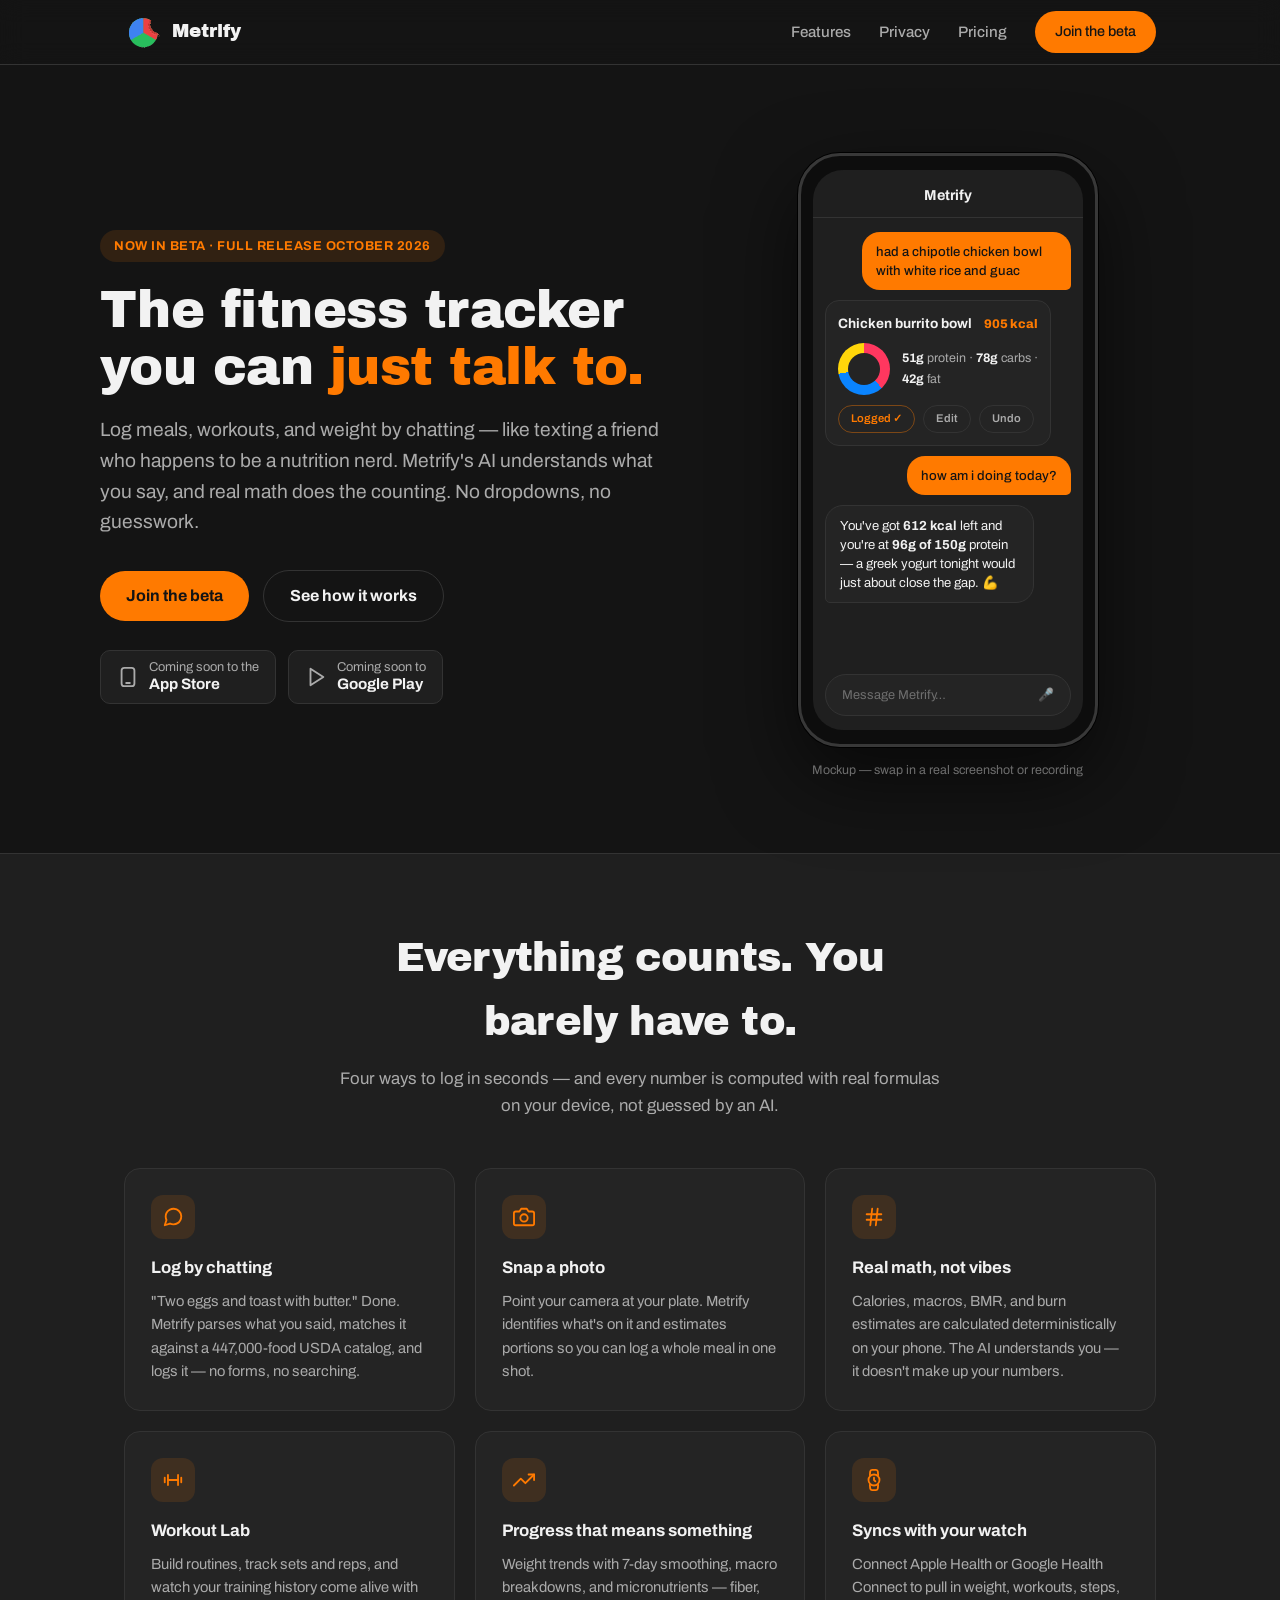
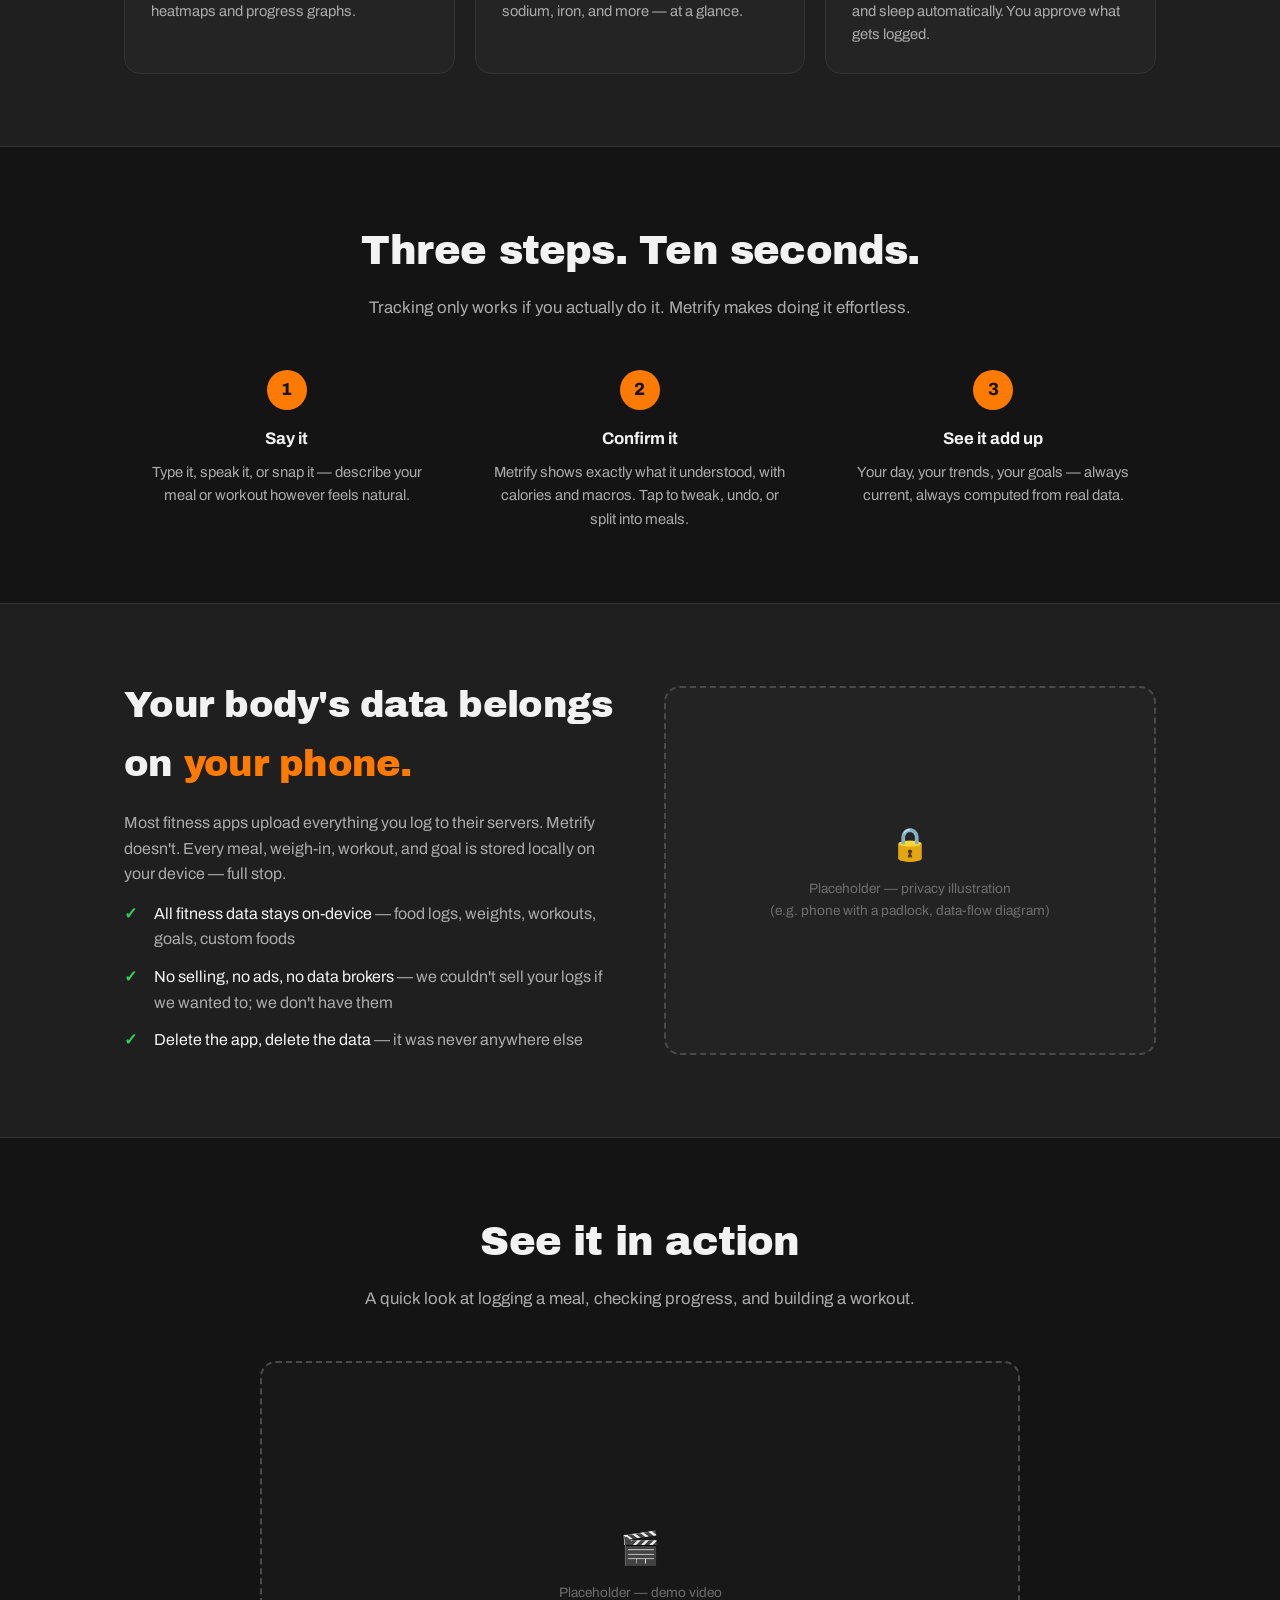
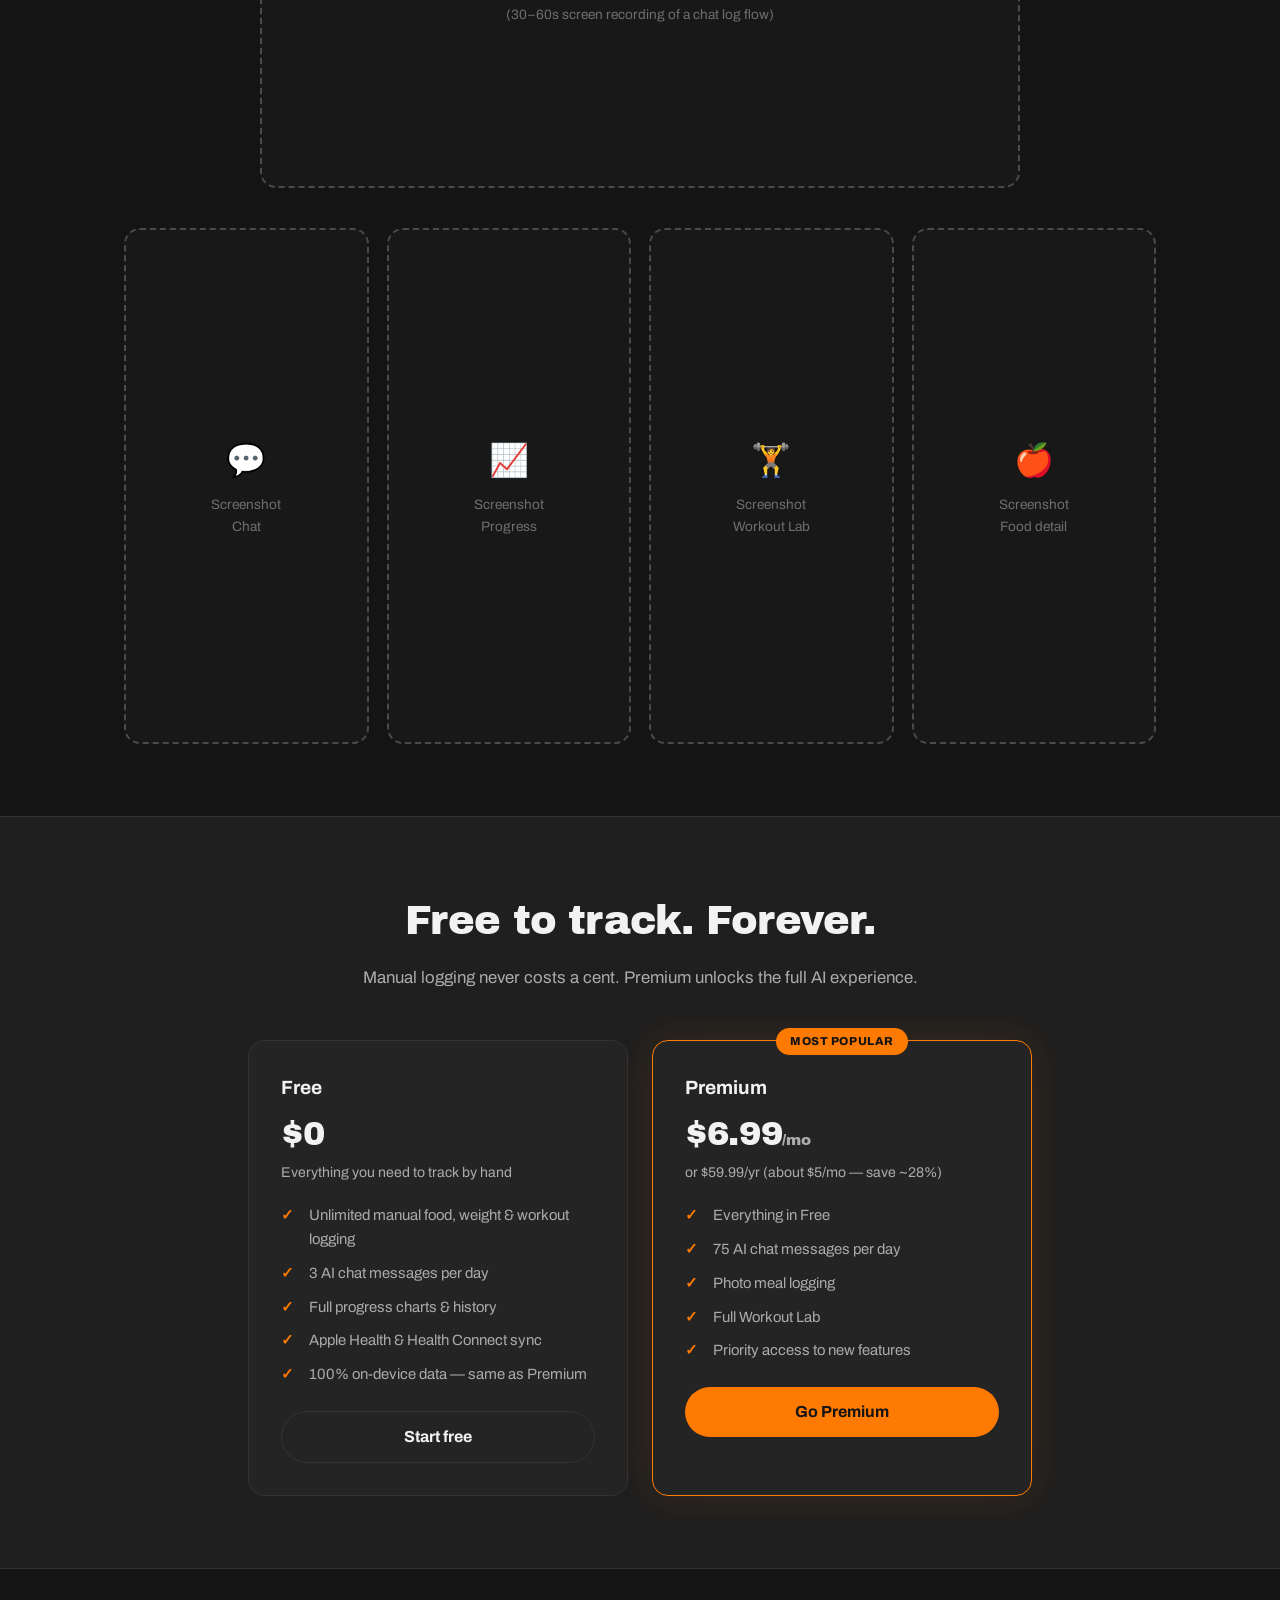
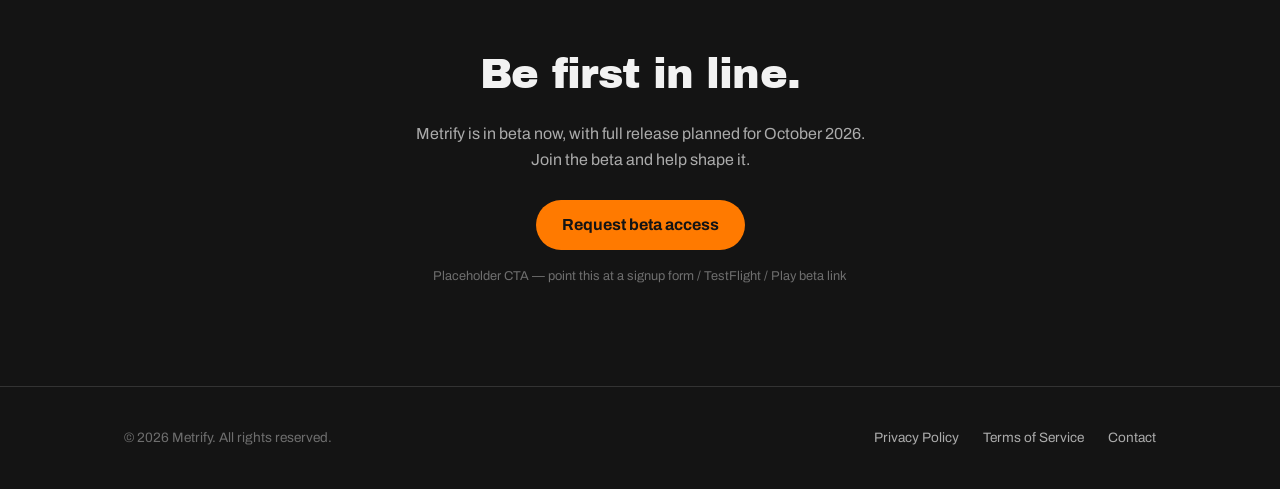
==== index.html @ 13d05136 "Add marketing website mockup (landing + privacy/terms pages) Static ad-style site for Metrify: landi" ====
<!DOCTYPE html>
<html lang="en">
<head>
<meta charset="UTF-8">
<meta name="viewport" content="width=device-width, initial-scale=1.0">
<title>Metrify — The fitness tracker you can just talk to</title>
<meta name="description" content="Log meals, workouts, and weight by chatting. Metrify's AI understands you, real math does the counting, and your data never leaves your phone.">
<link rel="icon" href="metrify_logo.svg" type="image/svg+xml">
<link rel="preconnect" href="https://fonts.googleapis.com">
<link rel="preconnect" href="https://fonts.gstatic.com" crossorigin>
<link href="https://fonts.googleapis.com/css2?family=Archivo:wght@400;500;600;700&family=Archivo+Black&display=swap" rel="stylesheet">
<style>
  :root {
    --brand:        #FF7A00;
    --brand-soft:   rgba(255, 122, 0, 0.12);
    --bg:           #141414;
    --bg-raised:    #1f1f1f;
    --bg-card:      #242424;
    --border:       #333333;
    --text:         #f2f2f2;
    --text-dim:     #ababab;
    --text-faint:   #6e6e6e;
    --green:        #30D158;
    --radius:       16px;
    --font-display: "Archivo Black", "Arial Black", "Segoe UI", sans-serif;
    --font-body:    "Archivo", "Segoe UI", Roboto, Helvetica, Arial, sans-serif;
  }

  * { margin: 0; padding: 0; box-sizing: border-box; }

  html { scroll-behavior: smooth; }

  body {
    font-family: var(--font-body);
    background: var(--bg);
    color: var(--text);
    line-height: 1.6;
    -webkit-font-smoothing: antialiased;
  }

  .wrap { max-width: 1080px; margin: 0 auto; padding: 0 24px; }

  a { color: var(--brand); text-decoration: none; }

  /* ============ Nav ============ */
  nav {
    position: sticky; top: 0; z-index: 50;
    background: rgba(20, 20, 20, 0.85);
    backdrop-filter: blur(12px);
    border-bottom: 1px solid var(--border);
  }
  .nav-inner {
    display: flex; align-items: center; justify-content: space-between;
    height: 64px;
  }
  .logo {
    display: flex; align-items: center; gap: 10px;
    font-family: var(--font-display); font-weight: 400;
    font-size: 1.15rem; color: var(--text);
  }
  .logo-mark { height: 34px; width: auto; display: block; }
  .nav-links { display: flex; gap: 28px; align-items: center; }
  .nav-links a { color: var(--text-dim); font-size: 0.95rem; font-weight: 500; }
  .nav-links a:hover { color: var(--text); }
  @media (max-width: 720px) { .nav-links a:not(.btn) { display: none; } }

  /* ============ Buttons ============ */
  .btn {
    display: inline-block; padding: 12px 26px; border-radius: 999px;
    font-weight: 700; font-size: 1rem; transition: transform .15s ease, box-shadow .15s ease;
  }
  .btn-primary {
    background: var(--brand); color: #141414 !important;
  }
  .btn-primary:hover { transform: translateY(-1px); background: #ff8c1f; }
  .btn-ghost {
    border: 1px solid var(--border); color: var(--text) !important;
  }
  .btn-ghost:hover { border-color: var(--text-faint); }
  .nav-links .btn { padding: 9px 20px; font-size: 0.9rem; }

  /* ============ Hero ============ */
  .hero {
    padding: 88px 0 72px;
    display: grid; grid-template-columns: 1.1fr 0.9fr; gap: 48px; align-items: center;
  }
  @media (max-width: 860px) { .hero { grid-template-columns: 1fr; padding-top: 56px; } }

  .badge {
    display: inline-block; padding: 6px 14px; border-radius: 999px;
    background: var(--brand-soft); color: var(--brand);
    font-size: 0.8rem; font-weight: 700; letter-spacing: 0.04em; text-transform: uppercase;
    margin-bottom: 20px;
  }
  h1, h2 {
    font-family: var(--font-display);
    font-weight: 400;
    letter-spacing: -0.01em;
  }
  h1 {
    font-size: clamp(2.1rem, 4.8vw, 3.2rem);
    line-height: 1.1;
    margin-bottom: 20px;
  }
  h1 .accent { color: var(--brand); }
  .hero p.lede {
    font-size: 1.2rem; color: var(--text-dim); max-width: 34em; margin-bottom: 32px;
  }
  .hero-ctas { display: flex; gap: 14px; flex-wrap: wrap; align-items: center; margin-bottom: 28px; }

  .store-badges { display: flex; gap: 12px; flex-wrap: wrap; }
  .store-badge {
    display: flex; align-items: center; gap: 10px;
    border: 1px solid var(--border); border-radius: 10px;
    padding: 8px 16px; color: var(--text-dim); font-size: 0.8rem; line-height: 1.3;
    background: var(--bg-raised);
  }
  .store-badge b { display: block; color: var(--text); font-size: 0.95rem; }
  .store-badge svg { width: 22px; height: 22px; color: var(--text-dim); flex-shrink: 0; }

  /* ============ Phone mockup ============ */
  .phone {
    width: 300px; margin: 0 auto;
    background: #0d0d0d; border: 3px solid #383838; border-radius: 42px;
    padding: 14px 12px; box-shadow: 0 30px 80px rgba(0,0,0,0.6), 0 0 0 1px #000;
  }
  .phone-screen {
    background: var(--bg-raised); border-radius: 30px; overflow: hidden;
    display: flex; flex-direction: column; height: 560px;
  }
  .phone-topbar {
    padding: 14px 16px 10px; border-bottom: 1px solid var(--border);
    font-weight: 700; font-size: 0.9rem; text-align: center; color: var(--text);
  }
  .chat { flex: 1; padding: 14px 12px; display: flex; flex-direction: column; gap: 10px; overflow: hidden; }
  .bubble {
    max-width: 85%; padding: 10px 14px; border-radius: 18px; font-size: 0.82rem; line-height: 1.45;
  }
  .bubble.user {
    align-self: flex-end; background: var(--brand); color: #141414; font-weight: 500;
    border-bottom-right-radius: 5px;
  }
  .bubble.bot {
    align-self: flex-start; background: var(--bg-card); color: var(--text);
    border: 1px solid var(--border); border-bottom-left-radius: 5px;
  }
  .food-card {
    align-self: flex-start; width: 92%;
    background: var(--bg-card); border: 1px solid var(--border); border-radius: 14px;
    padding: 12px; font-size: 0.78rem;
  }
  .food-card .fc-head { display: flex; justify-content: space-between; align-items: baseline; margin-bottom: 8px; }
  .food-card .fc-head b { font-size: 0.85rem; }
  .food-card .kcal { color: var(--brand); font-weight: 800; }
  .fc-row { display: flex; align-items: center; gap: 12px; }
  .donut {
    width: 52px; height: 52px; border-radius: 50%; flex-shrink: 0;
    background: conic-gradient(#FF375F 0 38%, #0A84FF 38% 72%, #FFD60A 72% 100%);
    display: grid; place-items: center;
  }
  .donut::after { content: ""; width: 32px; height: 32px; border-radius: 50%; background: var(--bg-card); }
  .macros { color: var(--text-dim); line-height: 1.7; }
  .macros b { color: var(--text); }
  .fc-actions { display: flex; gap: 8px; margin-top: 10px; }
  .chip {
    font-size: 0.7rem; font-weight: 600; padding: 4px 12px; border-radius: 999px;
    border: 1px solid var(--border); color: var(--text-dim);
  }
  .chip.primary { color: var(--brand); border-color: rgba(255,122,0,0.4); }
  .phone-input {
    margin: 10px 12px 14px; padding: 10px 16px; border-radius: 999px;
    background: var(--bg-card); border: 1px solid var(--border);
    color: var(--text-faint); font-size: 0.8rem;
    display: flex; justify-content: space-between; align-items: center;
  }
  .phone-note {
    text-align: center; margin-top: 14px; font-size: 0.78rem; color: var(--text-faint);
  }

  /* ============ Sections ============ */
  section { padding: 72px 0; }
  section.alt { background: var(--bg-raised); border-top: 1px solid var(--border); border-bottom: 1px solid var(--border); }
  .section-head { text-align: center; max-width: 620px; margin: 0 auto 48px; }
  .section-head h2 { font-size: clamp(1.8rem, 4vw, 2.5rem); letter-spacing: -0.02em; margin-bottom: 12px; }
  .section-head p { color: var(--text-dim); font-size: 1.05rem; }

  .feature-grid {
    display: grid; grid-template-columns: repeat(3, 1fr); gap: 20px;
  }
  @media (max-width: 860px) { .feature-grid { grid-template-columns: repeat(2, 1fr); } }
  @media (max-width: 560px) { .feature-grid { grid-template-columns: 1fr; } }
  .feature {
    background: var(--bg-card); border: 1px solid var(--border); border-radius: var(--radius);
    padding: 26px;
  }
  .feature .icon {
    width: 44px; height: 44px; border-radius: 12px; background: var(--brand-soft);
    display: grid; place-items: center; margin-bottom: 16px; color: var(--brand);
  }
  .feature .icon svg { width: 22px; height: 22px; }
  .feature h3 { font-size: 1.05rem; margin-bottom: 8px; }
  .feature p { color: var(--text-dim); font-size: 0.92rem; }

  /* ============ How it works ============ */
  .steps { display: grid; grid-template-columns: repeat(3, 1fr); gap: 28px; }
  @media (max-width: 720px) { .steps { grid-template-columns: 1fr; } }
  .step { text-align: center; padding: 0 12px; }
  .step .num {
    width: 40px; height: 40px; border-radius: 50%; margin: 0 auto 16px;
    background: var(--brand); color: #141414; font-weight: 800;
    display: grid; place-items: center; font-size: 1.1rem;
  }
  .step h3 { margin-bottom: 8px; font-size: 1.05rem; }
  .step p { color: var(--text-dim); font-size: 0.92rem; }

  /* ============ Privacy ============ */
  .privacy-band {
    display: grid; grid-template-columns: 1fr 1fr; gap: 48px; align-items: center;
  }
  @media (max-width: 820px) { .privacy-band { grid-template-columns: 1fr; } }
  .privacy-band h2 { font-size: clamp(1.7rem, 3.5vw, 2.3rem); letter-spacing: -0.02em; margin-bottom: 16px; }
  .privacy-band p { color: var(--text-dim); margin-bottom: 14px; }
  .check-list { list-style: none; margin-top: 8px; }
  .check-list li {
    padding-left: 30px; position: relative; margin-bottom: 12px; color: var(--text);
  }
  .check-list li::before {
    content: "✓"; position: absolute; left: 0; color: var(--green); font-weight: 800;
  }
  .check-list li span { color: var(--text-dim); }

  /* ============ Placeholders ============ */
  .placeholder {
    border: 2px dashed #4a4a4a; border-radius: var(--radius);
    background: rgba(255,255,255,0.02);
    display: grid; place-items: center; text-align: center;
    color: var(--text-faint); font-size: 0.85rem; padding: 16px;
  }
  .placeholder .ph-icon { font-size: 2rem; display: block; margin-bottom: 8px; }
  .shots { display: grid; grid-template-columns: repeat(4, 1fr); gap: 18px; }
  @media (max-width: 860px) { .shots { grid-template-columns: repeat(2, 1fr); } }
  .shots .placeholder { aspect-ratio: 9 / 19; }
  .video-ph { aspect-ratio: 16 / 9; max-width: 760px; margin: 0 auto; }

  /* ============ Pricing ============ */
  .plans {
    display: grid; grid-template-columns: repeat(2, minmax(0, 380px)); gap: 24px; justify-content: center;
  }
  @media (max-width: 720px) { .plans { grid-template-columns: 1fr; } }
  .plan {
    background: var(--bg-card); border: 1px solid var(--border); border-radius: var(--radius);
    padding: 32px; position: relative;
  }
  .plan.featured { border-color: var(--brand); box-shadow: 0 0 40px rgba(255,122,0,0.12); }
  .plan .tag {
    position: absolute; top: -13px; left: 50%; transform: translateX(-50%);
    background: var(--brand); color: #141414; font-size: 0.72rem; font-weight: 800;
    padding: 4px 14px; border-radius: 999px; letter-spacing: 0.05em; text-transform: uppercase;
  }
  .plan h3 { font-size: 1.2rem; margin-bottom: 4px; }
  .plan .price { font-family: var(--font-display); font-weight: 400; font-size: 2.1rem; letter-spacing: -0.01em; }
  .plan .price small { font-size: 0.95rem; color: var(--text-dim); font-weight: 500; }
  .plan .sub { color: var(--text-dim); font-size: 0.88rem; margin-bottom: 20px; }
  .plan ul { list-style: none; margin-bottom: 24px; }
  .plan li { padding-left: 28px; position: relative; margin-bottom: 10px; font-size: 0.93rem; color: var(--text-dim); }
  .plan li::before { content: "✓"; position: absolute; left: 0; color: var(--brand); font-weight: 800; }
  .plan .btn { width: 100%; text-align: center; }

  /* ============ CTA band ============ */
  .cta-band { text-align: center; }
  .cta-band h2 { font-size: clamp(1.9rem, 4vw, 2.6rem); letter-spacing: -0.02em; margin-bottom: 14px; }
  .cta-band p { color: var(--text-dim); margin-bottom: 28px; }

  /* ============ Footer ============ */
  footer {
    border-top: 1px solid var(--border); padding: 40px 0; color: var(--text-faint); font-size: 0.85rem;
  }
  .footer-inner { display: flex; justify-content: space-between; gap: 20px; flex-wrap: wrap; align-items: center; }
  .footer-links { display: flex; gap: 24px; }
  .footer-links a { color: var(--text-dim); }
</style>
</head>
<body>

<nav>
  <div class="wrap nav-inner">
    <div class="logo"><img class="logo-mark" src="metrify_logo.svg" alt="Metrify logo">Metrify</div>
    <div class="nav-links">
      <a href="#features">Features</a>
      <a href="#privacy">Privacy</a>
      <a href="#pricing">Pricing</a>
      <a href="#beta" class="btn btn-primary">Join the beta</a>
    </div>
  </div>
</nav>

<header class="hero wrap">
  <div>
    <span class="badge">Now in beta &middot; Full release October 2026</span>
    <h1>The fitness tracker you can <span class="accent">just talk to.</span></h1>
    <p class="lede">
      Log meals, workouts, and weight by chatting — like texting a friend who
      happens to be a nutrition nerd. Metrify's AI understands what you say,
      and real math does the counting. No dropdowns, no guesswork.
    </p>
    <div class="hero-ctas">
      <a href="#beta" class="btn btn-primary">Join the beta</a>
      <a href="#features" class="btn btn-ghost">See how it works</a>
    </div>
    <div class="store-badges">
      <div class="store-badge"><svg viewBox="0 0 24 24" fill="none" stroke="currentColor" stroke-width="2" stroke-linecap="round" stroke-linejoin="round" aria-hidden="true"><rect x="5" y="2" width="14" height="20" rx="3"/><line x1="10" y1="18.5" x2="14" y2="18.5"/></svg><span>Coming soon to the<br><b>App Store</b></span></div>
      <div class="store-badge"><svg viewBox="0 0 24 24" fill="none" stroke="currentColor" stroke-width="2" stroke-linecap="round" stroke-linejoin="round" aria-hidden="true"><polygon points="6 3 20 12 6 21 6 3"/></svg><span>Coming soon to<br><b>Google Play</b></span></div>
    </div>
  </div>

  <div>
    <!-- PLACEHOLDER: replace this CSS mockup with a real app screenshot or screen recording -->
    <div class="phone">
      <div class="phone-screen">
        <div class="phone-topbar">Metrify</div>
        <div class="chat">
          <div class="bubble user">had a chipotle chicken bowl with white rice and guac</div>
          <div class="food-card">
            <div class="fc-head"><b>Chicken burrito bowl</b><span class="kcal">905 kcal</span></div>
            <div class="fc-row">
              <div class="donut"></div>
              <div class="macros"><b>51g</b> protein &middot; <b>78g</b> carbs &middot; <b>42g</b> fat</div>
            </div>
            <div class="fc-actions"><span class="chip primary">Logged ✓</span><span class="chip">Edit</span><span class="chip">Undo</span></div>
          </div>
          <div class="bubble user">how am i doing today?</div>
          <div class="bubble bot">You've got <b>612 kcal</b> left and you're at <b>96g of 150g</b> protein — a greek yogurt tonight would just about close the gap. 💪</div>
        </div>
        <div class="phone-input"><span>Message Metrify…</span><span>🎤</span></div>
      </div>
    </div>
    <p class="phone-note">Mockup — swap in a real screenshot or recording</p>
  </div>
</header>

<section class="alt" id="features">
  <div class="wrap">
    <div class="section-head">
      <h2>Everything counts. You barely have to.</h2>
      <p>Four ways to log in seconds — and every number is computed with real formulas on your device, not guessed by an AI.</p>
    </div>
    <div class="feature-grid">
      <div class="feature">
        <div class="icon"><svg viewBox="0 0 24 24" fill="none" stroke="currentColor" stroke-width="2" stroke-linecap="round" stroke-linejoin="round" aria-hidden="true"><path d="M21 11.5a8.38 8.38 0 0 1-.9 3.8 8.5 8.5 0 0 1-7.6 4.7 8.38 8.38 0 0 1-3.8-.9L3 21l1.9-5.7a8.38 8.38 0 0 1-.9-3.8 8.5 8.5 0 0 1 4.7-7.6 8.38 8.38 0 0 1 3.8-.9h.5a8.48 8.48 0 0 1 8 8v.5z"/></svg></div>
        <h3>Log by chatting</h3>
        <p>"Two eggs and toast with butter." Done. Metrify parses what you said, matches it against a 447,000-food USDA catalog, and logs it — no forms, no searching.</p>
      </div>
      <div class="feature">
        <div class="icon"><svg viewBox="0 0 24 24" fill="none" stroke="currentColor" stroke-width="2" stroke-linecap="round" stroke-linejoin="round" aria-hidden="true"><path d="M23 19a2 2 0 0 1-2 2H3a2 2 0 0 1-2-2V8a2 2 0 0 1 2-2h4l2-3h6l2 3h4a2 2 0 0 1 2 2z"/><circle cx="12" cy="13" r="4"/></svg></div>
        <h3>Snap a photo</h3>
        <p>Point your camera at your plate. Metrify identifies what's on it and estimates portions so you can log a whole meal in one shot.</p>
      </div>
      <div class="feature">
        <div class="icon"><svg viewBox="0 0 24 24" fill="none" stroke="currentColor" stroke-width="2" stroke-linecap="round" stroke-linejoin="round" aria-hidden="true"><line x1="4" y1="9" x2="20" y2="9"/><line x1="4" y1="15" x2="20" y2="15"/><line x1="10" y1="3" x2="8" y2="21"/><line x1="16" y1="3" x2="14" y2="21"/></svg></div>
        <h3>Real math, not vibes</h3>
        <p>Calories, macros, BMR, and burn estimates are calculated deterministically on your phone. The AI understands you — it doesn't make up your numbers.</p>
      </div>
      <div class="feature">
        <div class="icon"><svg viewBox="0 0 24 24" fill="none" stroke="currentColor" stroke-width="2" stroke-linecap="round" stroke-linejoin="round" aria-hidden="true"><path d="M6.5 6.5v11"/><path d="M17.5 6.5v11"/><path d="M3 9.5v5"/><path d="M21 9.5v5"/><path d="M6.5 12h11"/></svg></div>
        <h3>Workout Lab</h3>
        <p>Build routines, track sets and reps, and watch your training history come alive with heatmaps and progress graphs.</p>
      </div>
      <div class="feature">
        <div class="icon"><svg viewBox="0 0 24 24" fill="none" stroke="currentColor" stroke-width="2" stroke-linecap="round" stroke-linejoin="round" aria-hidden="true"><polyline points="23 6 13.5 15.5 8.5 10.5 1 18"/><polyline points="17 6 23 6 23 12"/></svg></div>
        <h3>Progress that means something</h3>
        <p>Weight trends with 7-day smoothing, macro breakdowns, and micronutrients — fiber, sodium, iron, and more — at a glance.</p>
      </div>
      <div class="feature">
        <div class="icon"><svg viewBox="0 0 24 24" fill="none" stroke="currentColor" stroke-width="2" stroke-linecap="round" stroke-linejoin="round" aria-hidden="true"><circle cx="12" cy="12" r="6"/><polyline points="12 9.5 12 12 13.5 13.5"/><path d="M16.51 17.35l-.35 3.83a2 2 0 0 1-2 1.82H9.83a2 2 0 0 1-2-1.82l-.35-3.83m.01-10.7l.35-3.83A2 2 0 0 1 9.83 1h4.35a2 2 0 0 1 2 1.82l.35 3.83"/></svg></div>
        <h3>Syncs with your watch</h3>
        <p>Connect Apple Health or Google Health Connect to pull in weight, workouts, steps, and sleep automatically. You approve what gets logged.</p>
      </div>
    </div>
  </div>
</section>

<section>
  <div class="wrap">
    <div class="section-head">
      <h2>Three steps. Ten seconds.</h2>
      <p>Tracking only works if you actually do it. Metrify makes doing it effortless.</p>
    </div>
    <div class="steps">
      <div class="step">
        <div class="num">1</div>
        <h3>Say it</h3>
        <p>Type it, speak it, or snap it — describe your meal or workout however feels natural.</p>
      </div>
      <div class="step">
        <div class="num">2</div>
        <h3>Confirm it</h3>
        <p>Metrify shows exactly what it understood, with calories and macros. Tap to tweak, undo, or split into meals.</p>
      </div>
      <div class="step">
        <div class="num">3</div>
        <h3>See it add up</h3>
        <p>Your day, your trends, your goals — always current, always computed from real data.</p>
      </div>
    </div>
  </div>
</section>

<section class="alt" id="privacy">
  <div class="wrap privacy-band">
    <div>
      <h2>Your body's data belongs on <span style="color: var(--brand)">your phone.</span></h2>
      <p>
        Most fitness apps upload everything you log to their servers. Metrify doesn't.
        Every meal, weigh-in, workout, and goal is stored locally on your device — full stop.
      </p>
      <ul class="check-list">
        <li>All fitness data stays on-device <span>— food logs, weights, workouts, goals, custom foods</span></li>
        <li>No selling, no ads, no data brokers <span>— we couldn't sell your logs if we wanted to; we don't have them</span></li>
        <li>Delete the app, delete the data <span>— it was never anywhere else</span></li>
      </ul>
    </div>
    <div class="placeholder" style="aspect-ratio: 4 / 3;">
      <div><span class="ph-icon">🔒</span>Placeholder — privacy illustration<br>(e.g. phone with a padlock, data-flow diagram)</div>
    </div>
  </div>
</section>

<section>
  <div class="wrap">
    <div class="section-head">
      <h2>See it in action</h2>
      <p>A quick look at logging a meal, checking progress, and building a workout.</p>
    </div>
    <div class="placeholder video-ph" style="margin-bottom: 40px;">
      <div><span class="ph-icon">🎬</span>Placeholder — demo video<br>(30–60s screen recording of a chat log flow)</div>
    </div>
    <div class="shots">
      <div class="placeholder"><div><span class="ph-icon">💬</span>Screenshot<br>Chat</div></div>
      <div class="placeholder"><div><span class="ph-icon">📈</span>Screenshot<br>Progress</div></div>
      <div class="placeholder"><div><span class="ph-icon">🏋️</span>Screenshot<br>Workout Lab</div></div>
      <div class="placeholder"><div><span class="ph-icon">🍎</span>Screenshot<br>Food detail</div></div>
    </div>
  </div>
</section>

<section class="alt" id="pricing">
  <div class="wrap">
    <div class="section-head">
      <h2>Free to track. Forever.</h2>
      <p>Manual logging never costs a cent. Premium unlocks the full AI experience.</p>
    </div>
    <div class="plans">
      <div class="plan">
        <h3>Free</h3>
        <div class="price">$0</div>
        <p class="sub">Everything you need to track by hand</p>
        <ul>
          <li>Unlimited manual food, weight &amp; workout logging</li>
          <li>3 AI chat messages per day</li>
          <li>Full progress charts &amp; history</li>
          <li>Apple Health &amp; Health Connect sync</li>
          <li>100% on-device data — same as Premium</li>
        </ul>
        <a href="#beta" class="btn btn-ghost">Start free</a>
      </div>
      <div class="plan featured">
        <span class="tag">Most popular</span>
        <h3>Premium</h3>
        <div class="price">$6.99<small>/mo</small></div>
        <p class="sub">or $59.99/yr (about $5/mo — save ~28%)</p>
        <ul>
          <li>Everything in Free</li>
          <li>75 AI chat messages per day</li>
          <li>Photo meal logging</li>
          <li>Full Workout Lab</li>
          <li>Priority access to new features</li>
        </ul>
        <a href="#beta" class="btn btn-primary">Go Premium</a>
      </div>
    </div>
  </div>
</section>

<section class="cta-band" id="beta">
  <div class="wrap">
    <h2>Be first in line.</h2>
    <p>Metrify is in beta now, with full release planned for October 2026.<br>Join the beta and help shape it.</p>
    <a href="mailto:support@metrify.fit?subject=Beta%20access" class="btn btn-primary">Request beta access</a>
    <p style="margin-top: 16px; font-size: 0.8rem; color: var(--text-faint);">Placeholder CTA — point this at a signup form / TestFlight / Play beta link</p>
  </div>
</section>

<footer>
  <div class="wrap footer-inner">
    <div>© 2026 Metrify. All rights reserved.</div>
    <div class="footer-links">
      <a href="privacy.html">Privacy Policy</a>
      <a href="terms.html">Terms of Service</a>
      <a href="mailto:support@metrify.fit">Contact</a>
    </div>
  </div>
</footer>

</body>
</html>
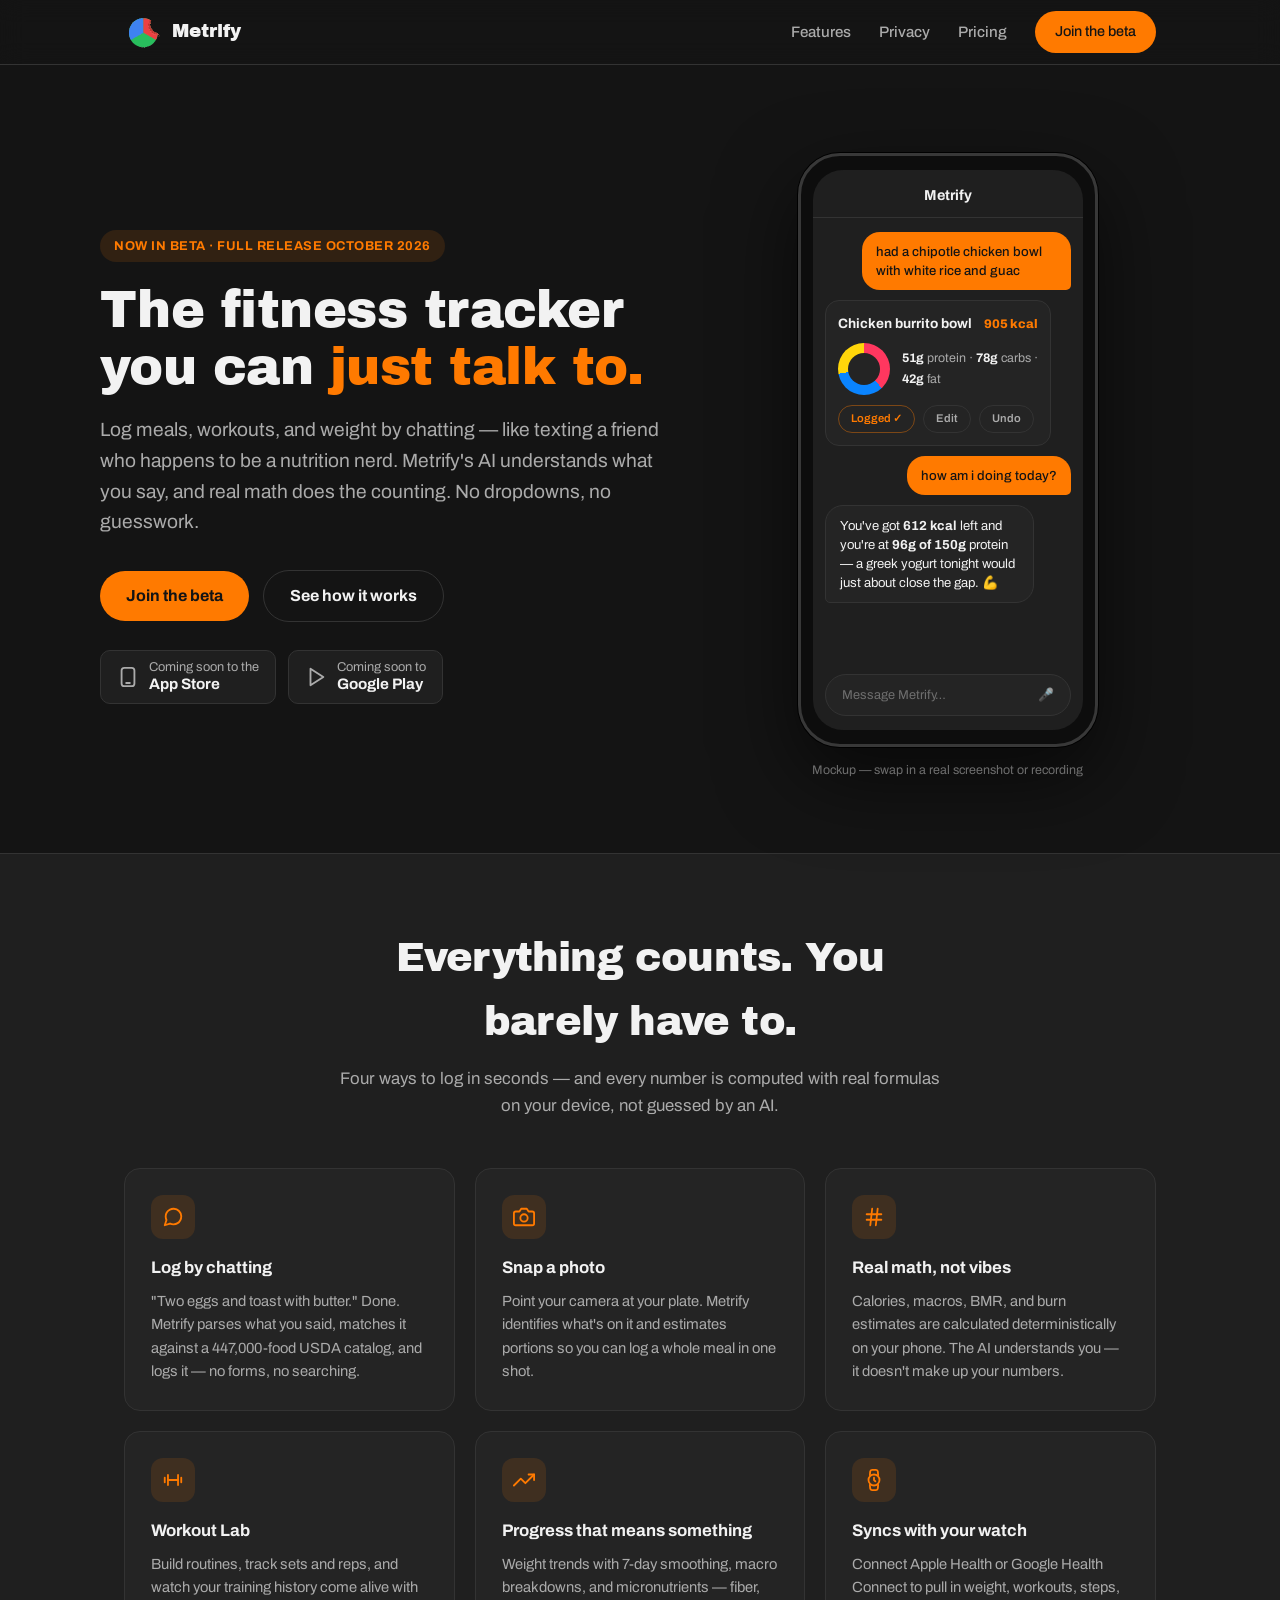
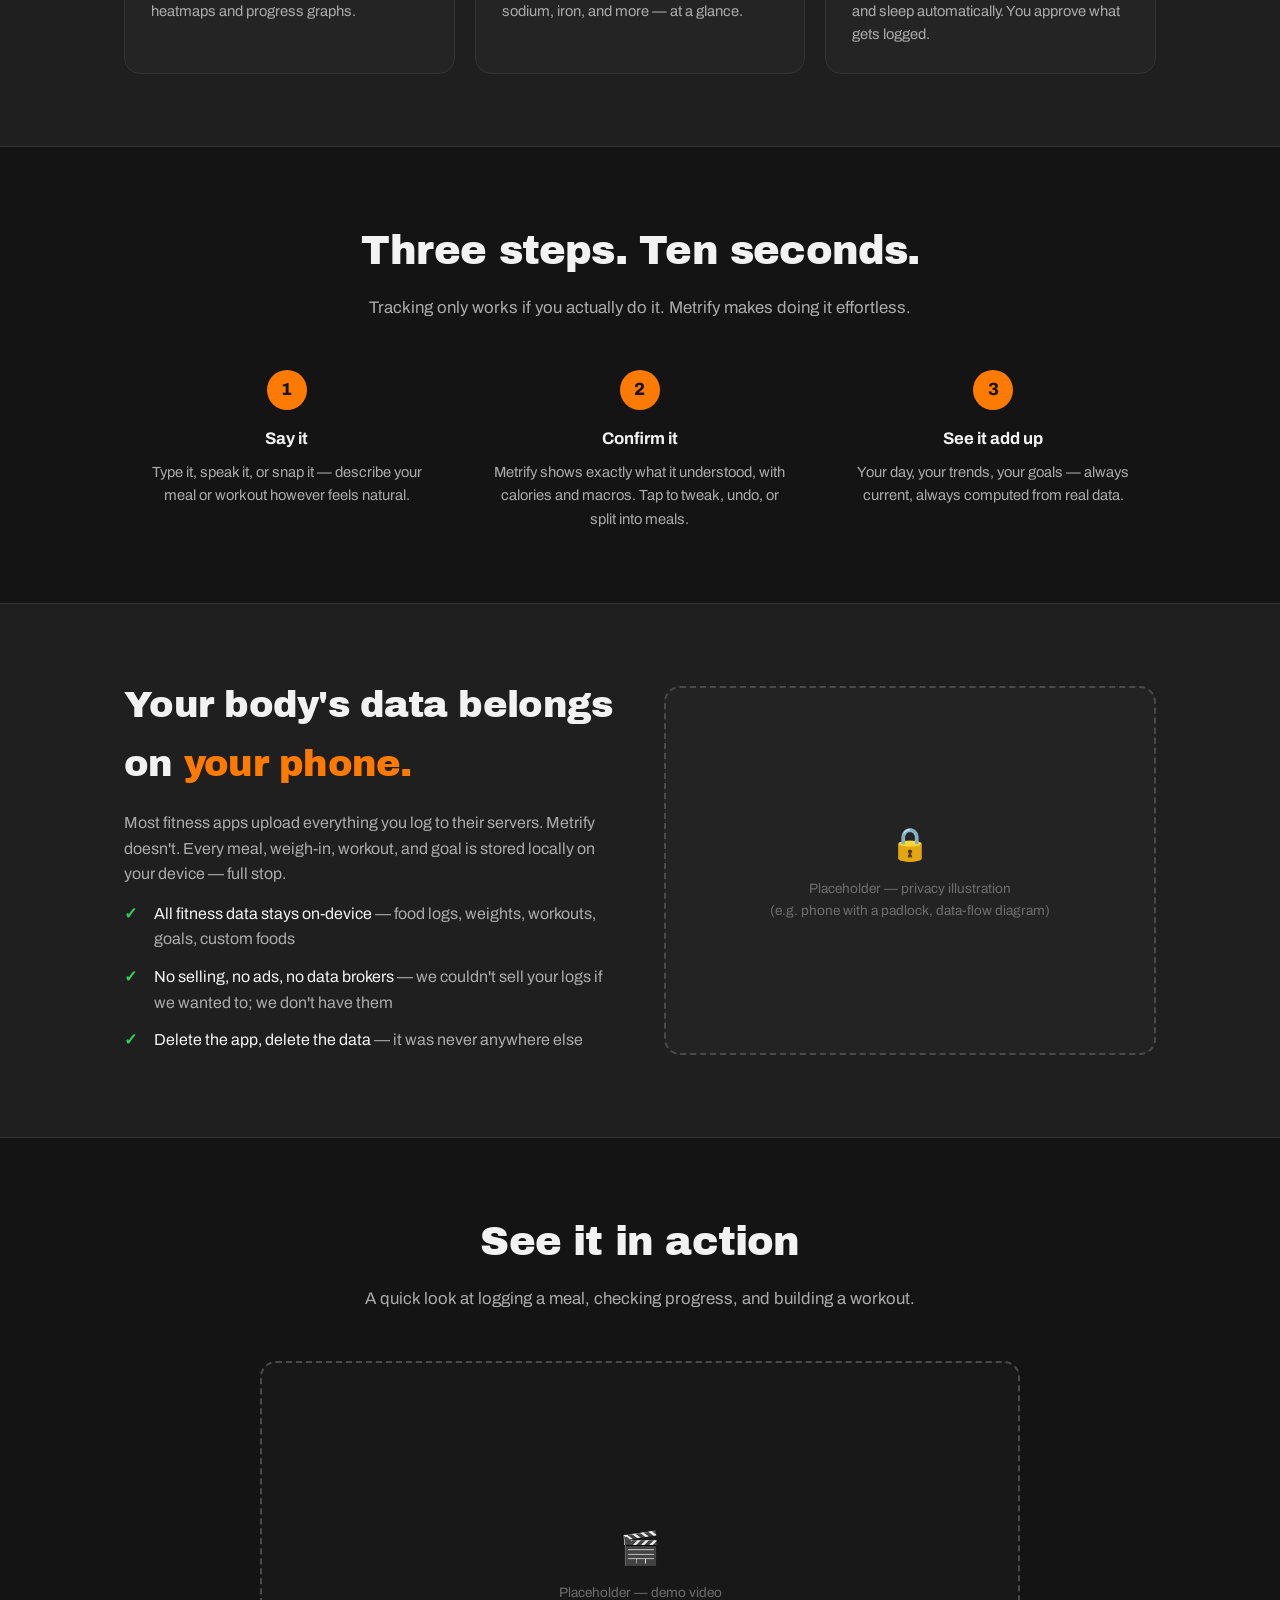
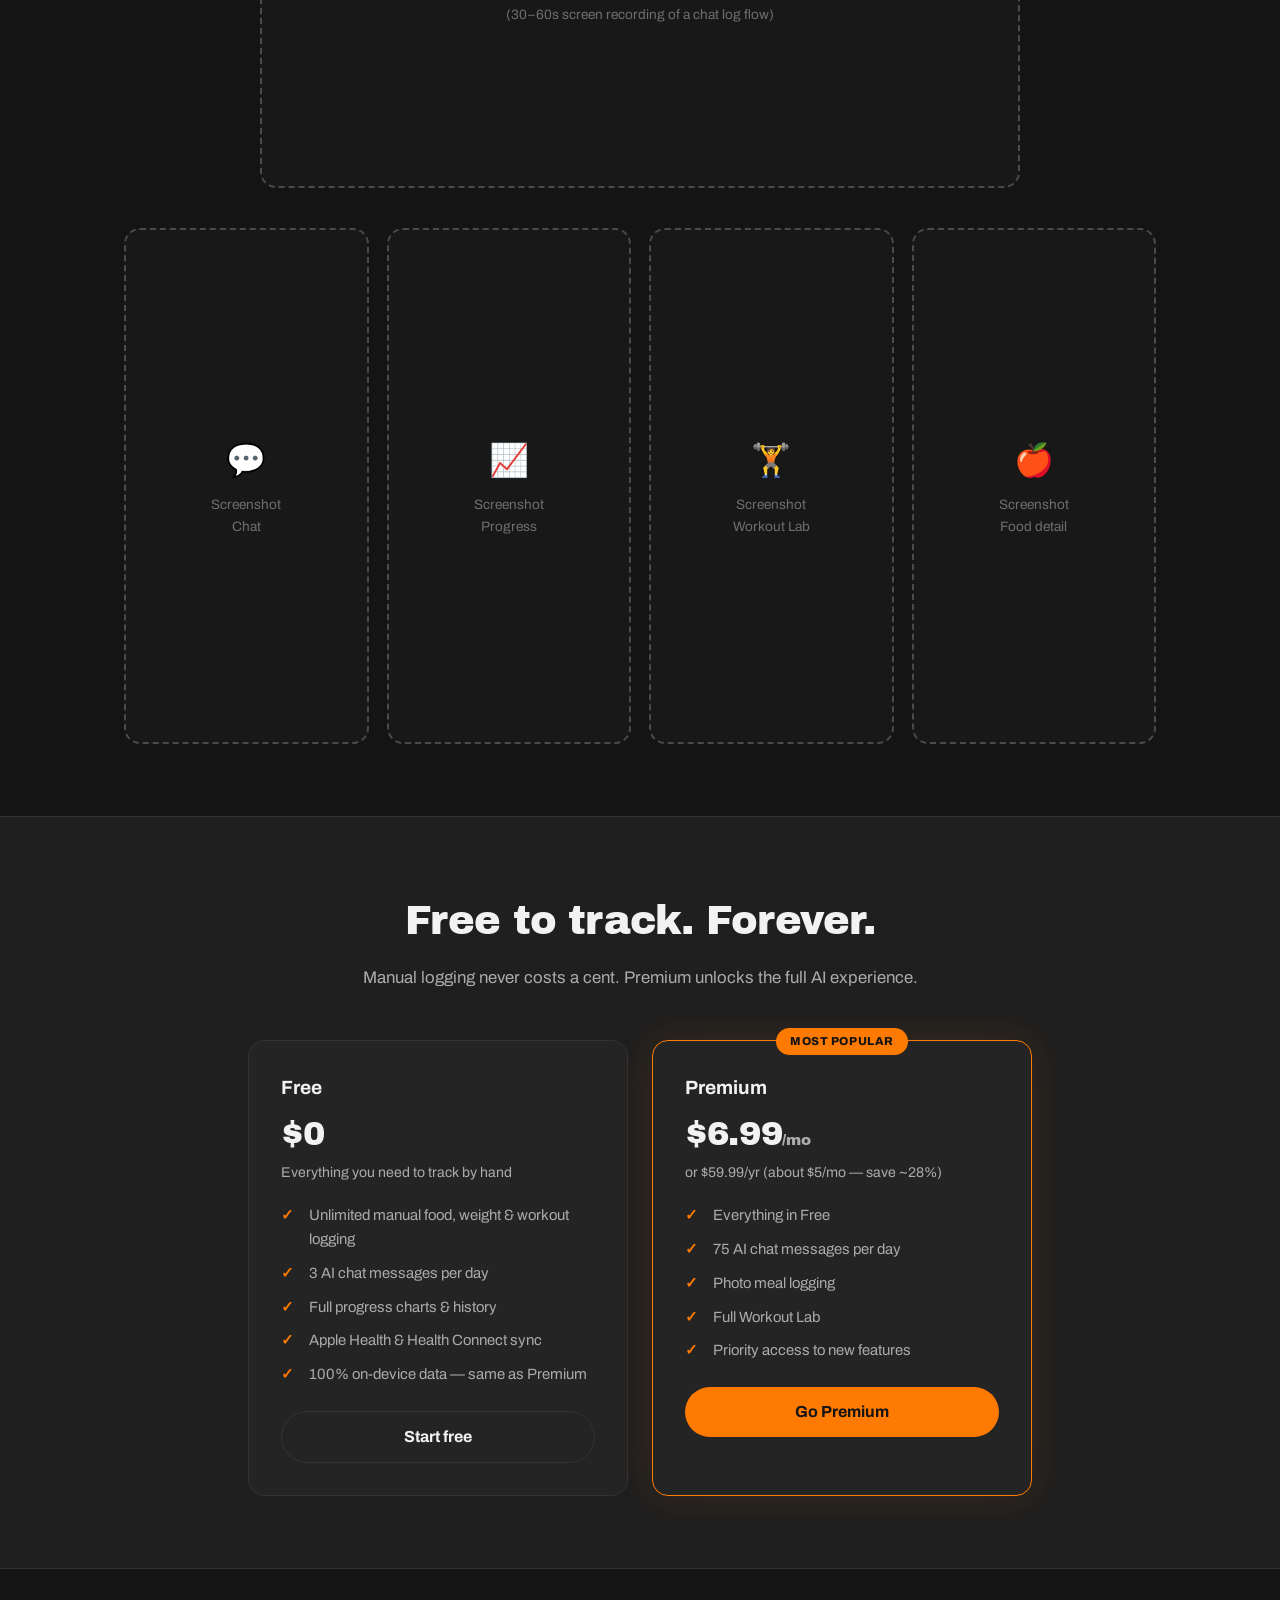
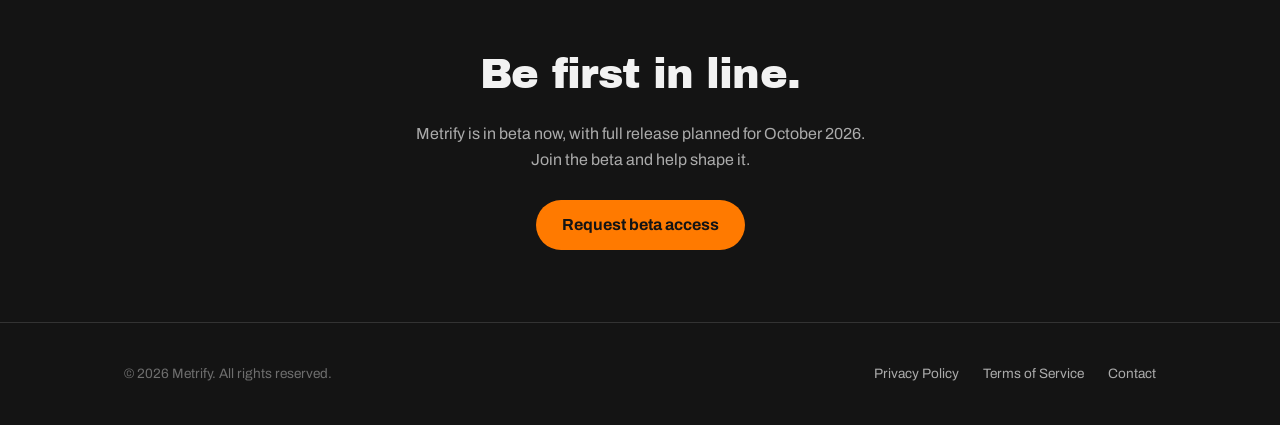
==== commit acc12a21: "Wire beta CTAs to the beta signup Google Form Co-Authored-By: Claude Fable 5 <noreply@anthropic.com>" ====
--- a/index.html
+++ b/index.html
@@ -289,7 +289,7 @@
       <a href="#features">Features</a>
       <a href="#privacy">Privacy</a>
       <a href="#pricing">Pricing</a>
-      <a href="#beta" class="btn btn-primary">Join the beta</a>
+      <a href="https://docs.google.com/forms/d/e/1FAIpQLScsVkNOzYqFSD_dB8N3ZmcMIY9ufouZ6BYGn5zqYj9YqSA-DQ/viewform" target="_blank" rel="noopener" class="btn btn-primary">Join the beta</a>
     </div>
   </div>
 </nav>
@@ -304,7 +304,7 @@
       and real math does the counting. No dropdowns, no guesswork.
     </p>
     <div class="hero-ctas">
-      <a href="#beta" class="btn btn-primary">Join the beta</a>
+      <a href="https://docs.google.com/forms/d/e/1FAIpQLScsVkNOzYqFSD_dB8N3ZmcMIY9ufouZ6BYGn5zqYj9YqSA-DQ/viewform" target="_blank" rel="noopener" class="btn btn-primary">Join the beta</a>
       <a href="#features" class="btn btn-ghost">See how it works</a>
     </div>
     <div class="store-badges">
@@ -485,8 +485,7 @@
   <div class="wrap">
     <h2>Be first in line.</h2>
     <p>Metrify is in beta now, with full release planned for October 2026.<br>Join the beta and help shape it.</p>
-    <a href="mailto:support@metrify.fit?subject=Beta%20access" class="btn btn-primary">Request beta access</a>
-    <p style="margin-top: 16px; font-size: 0.8rem; color: var(--text-faint);">Placeholder CTA — point this at a signup form / TestFlight / Play beta link</p>
+    <a href="https://docs.google.com/forms/d/e/1FAIpQLScsVkNOzYqFSD_dB8N3ZmcMIY9ufouZ6BYGn5zqYj9YqSA-DQ/viewform" target="_blank" rel="noopener" class="btn btn-primary">Request beta access</a>
   </div>
 </section>
 
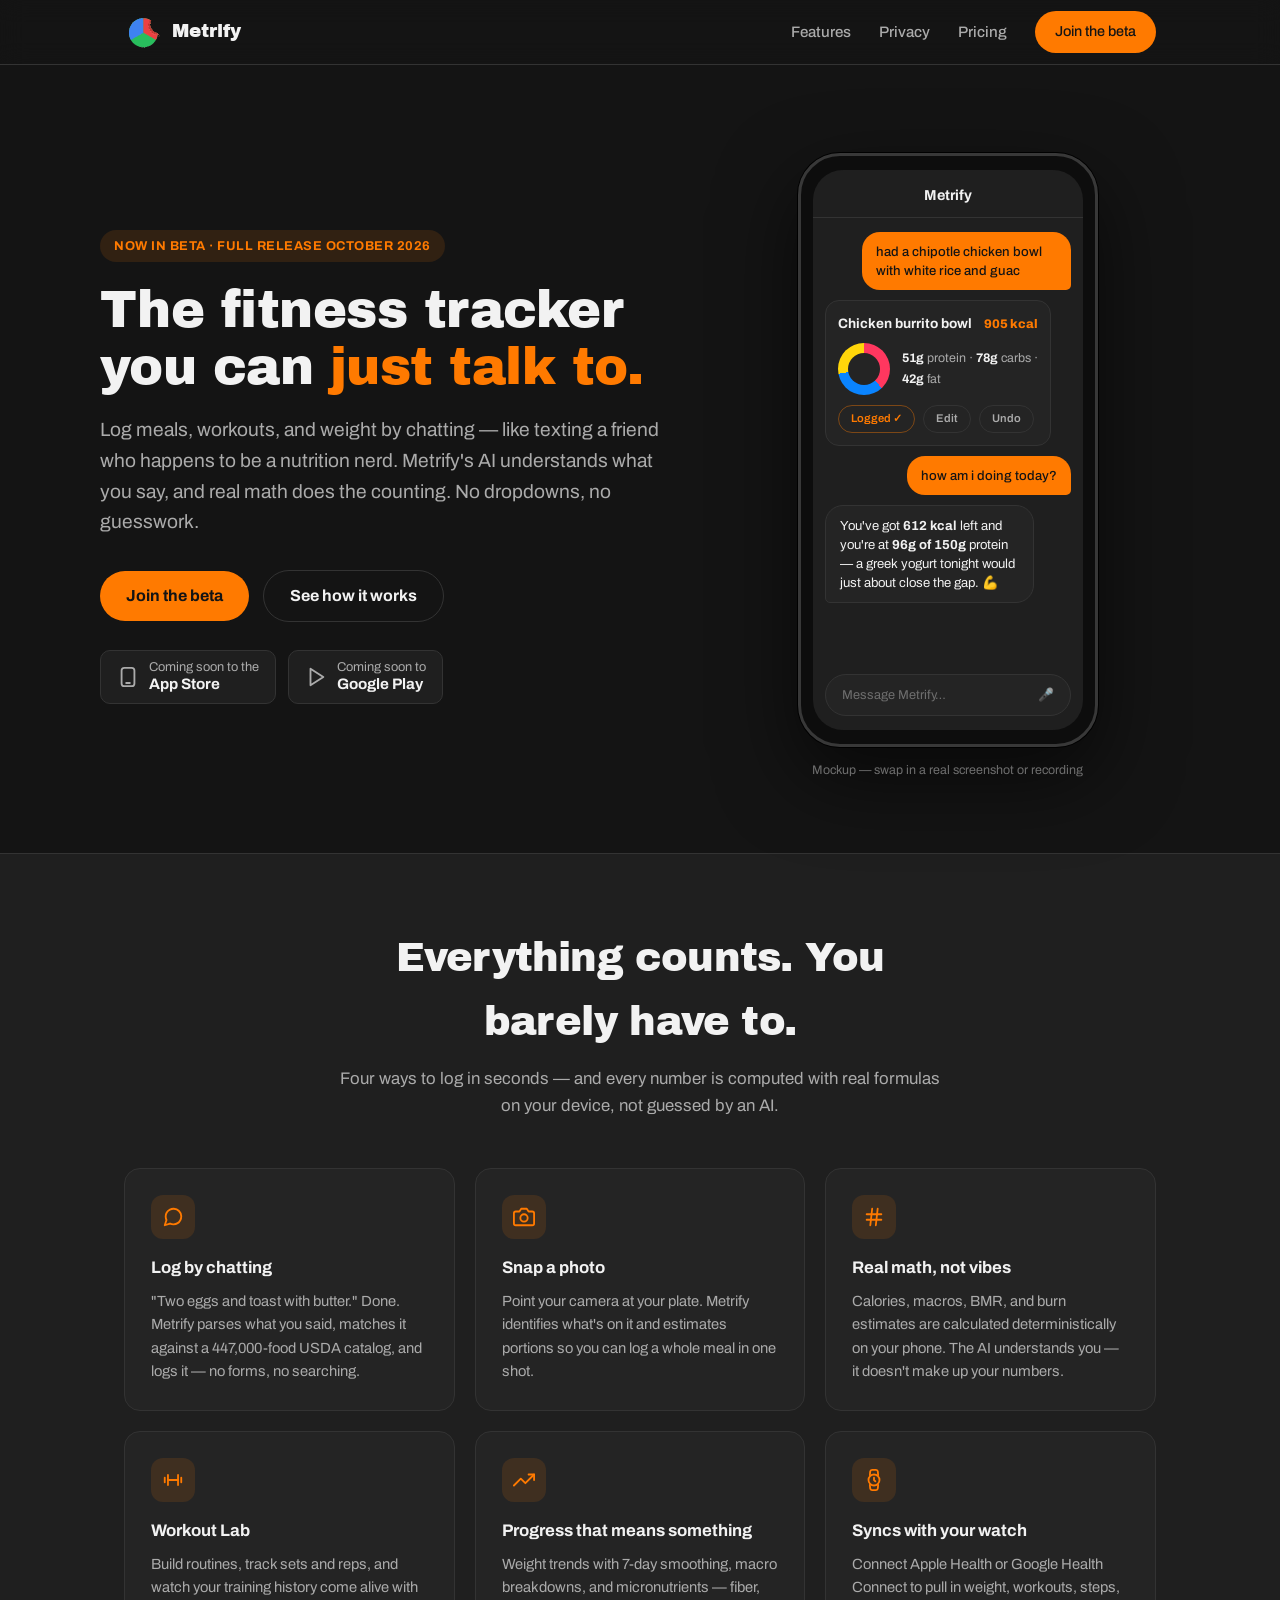
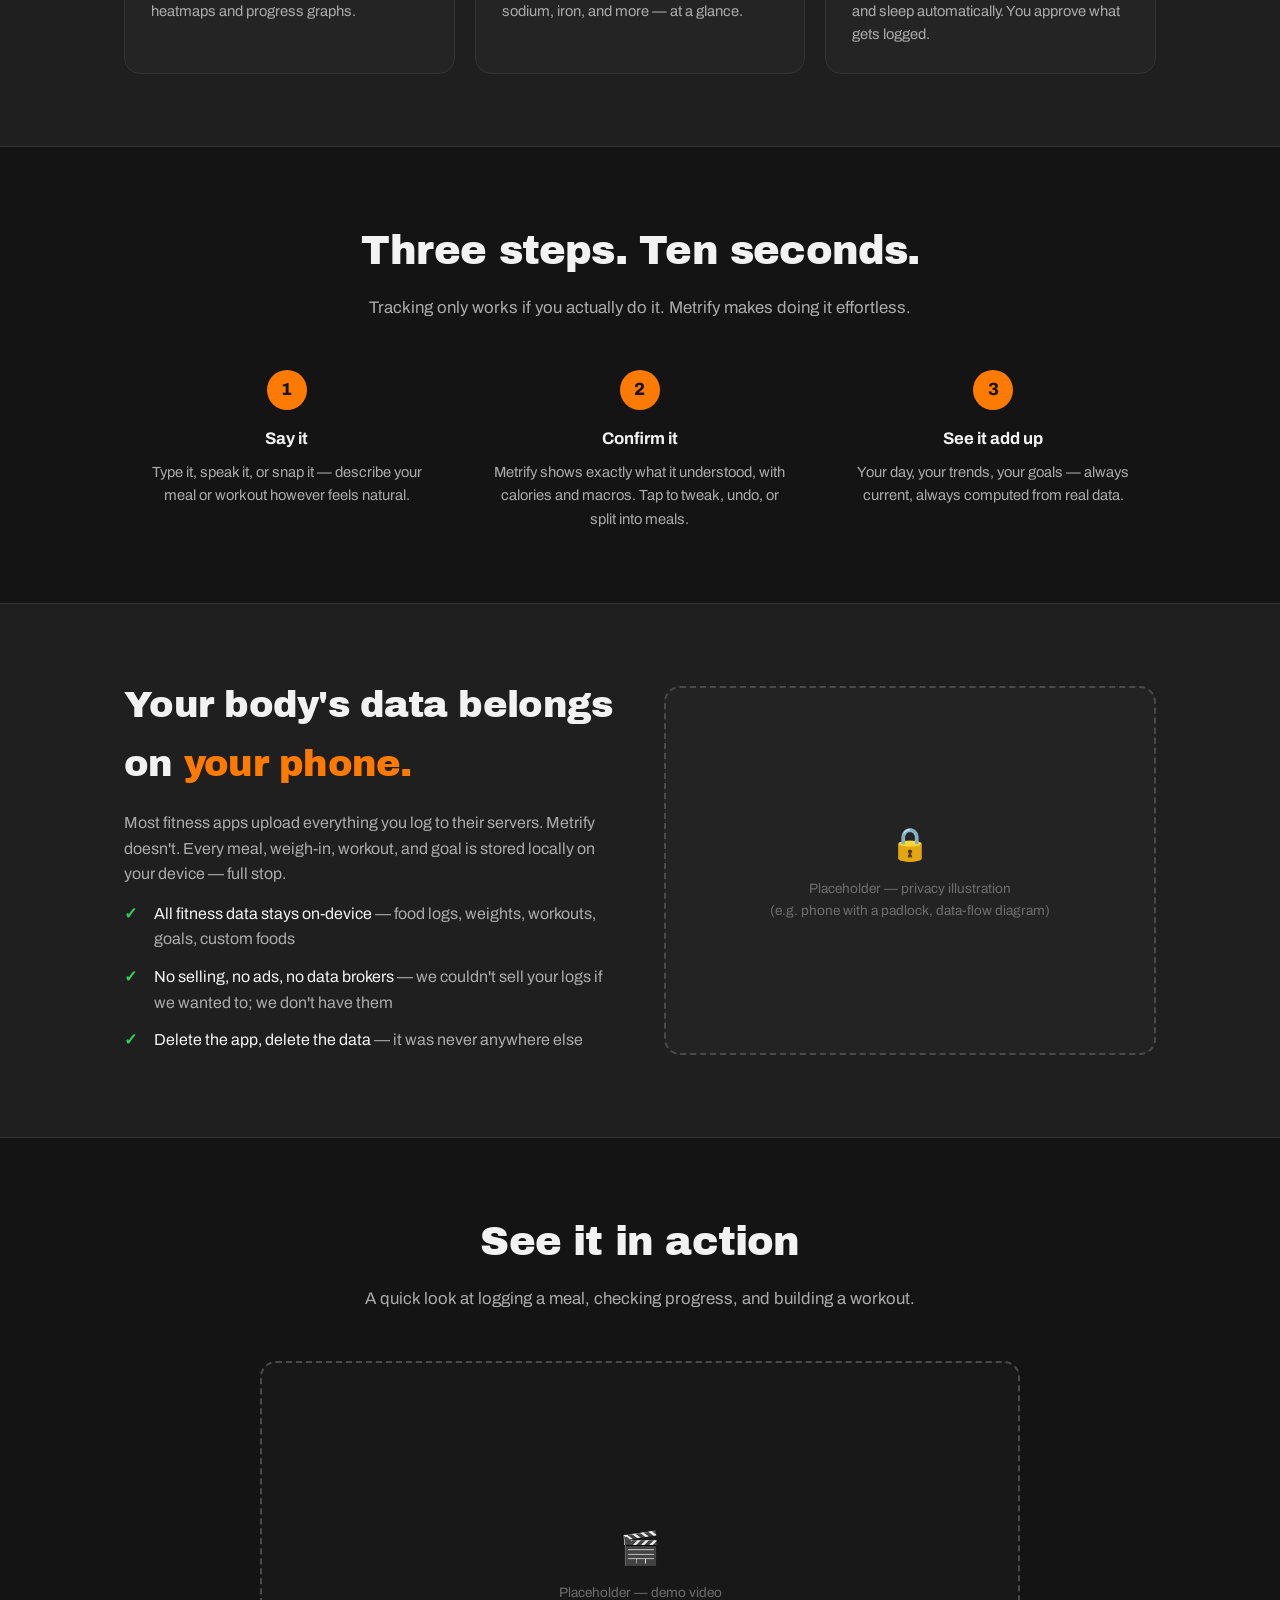
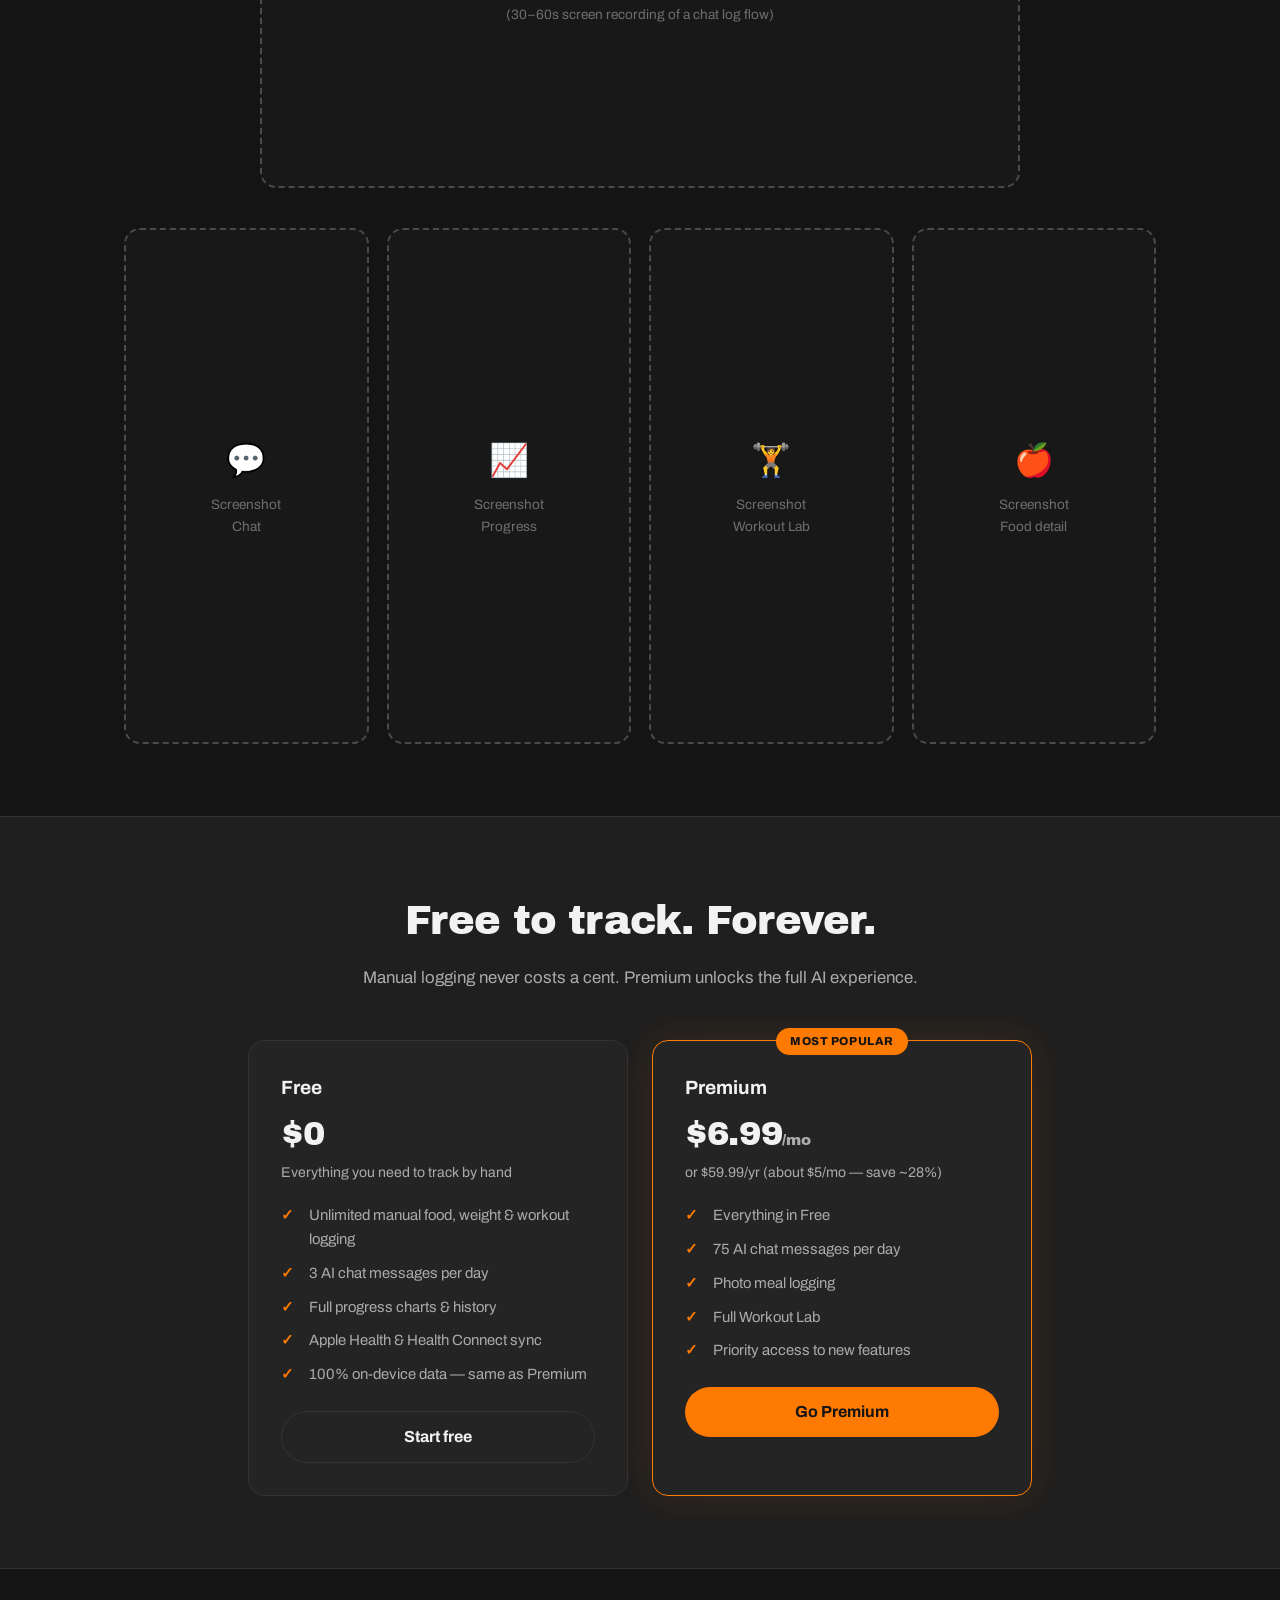
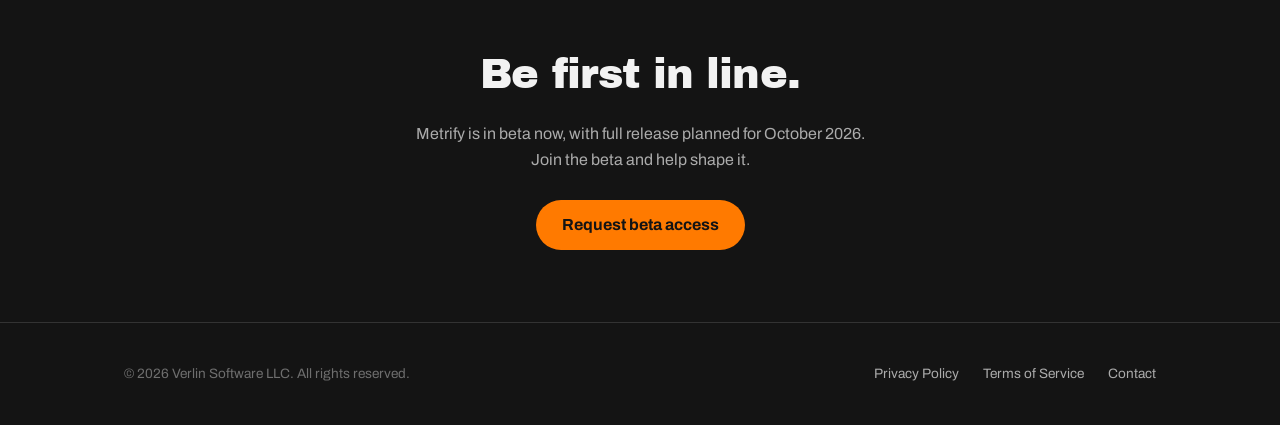
==== commit 027e5d64: "Attribute site copyright to Verlin Software LLC Co-Authored-By: Claude Fable 5 <noreply@anthropic.co" ====
--- a/index.html
+++ b/index.html
@@ -491,7 +491,7 @@
 
 <footer>
   <div class="wrap footer-inner">
-    <div>© 2026 Metrify. All rights reserved.</div>
+    <div>© 2026 Verlin Software LLC. All rights reserved.</div>
     <div class="footer-links">
       <a href="privacy.html">Privacy Policy</a>
       <a href="terms.html">Terms of Service</a>
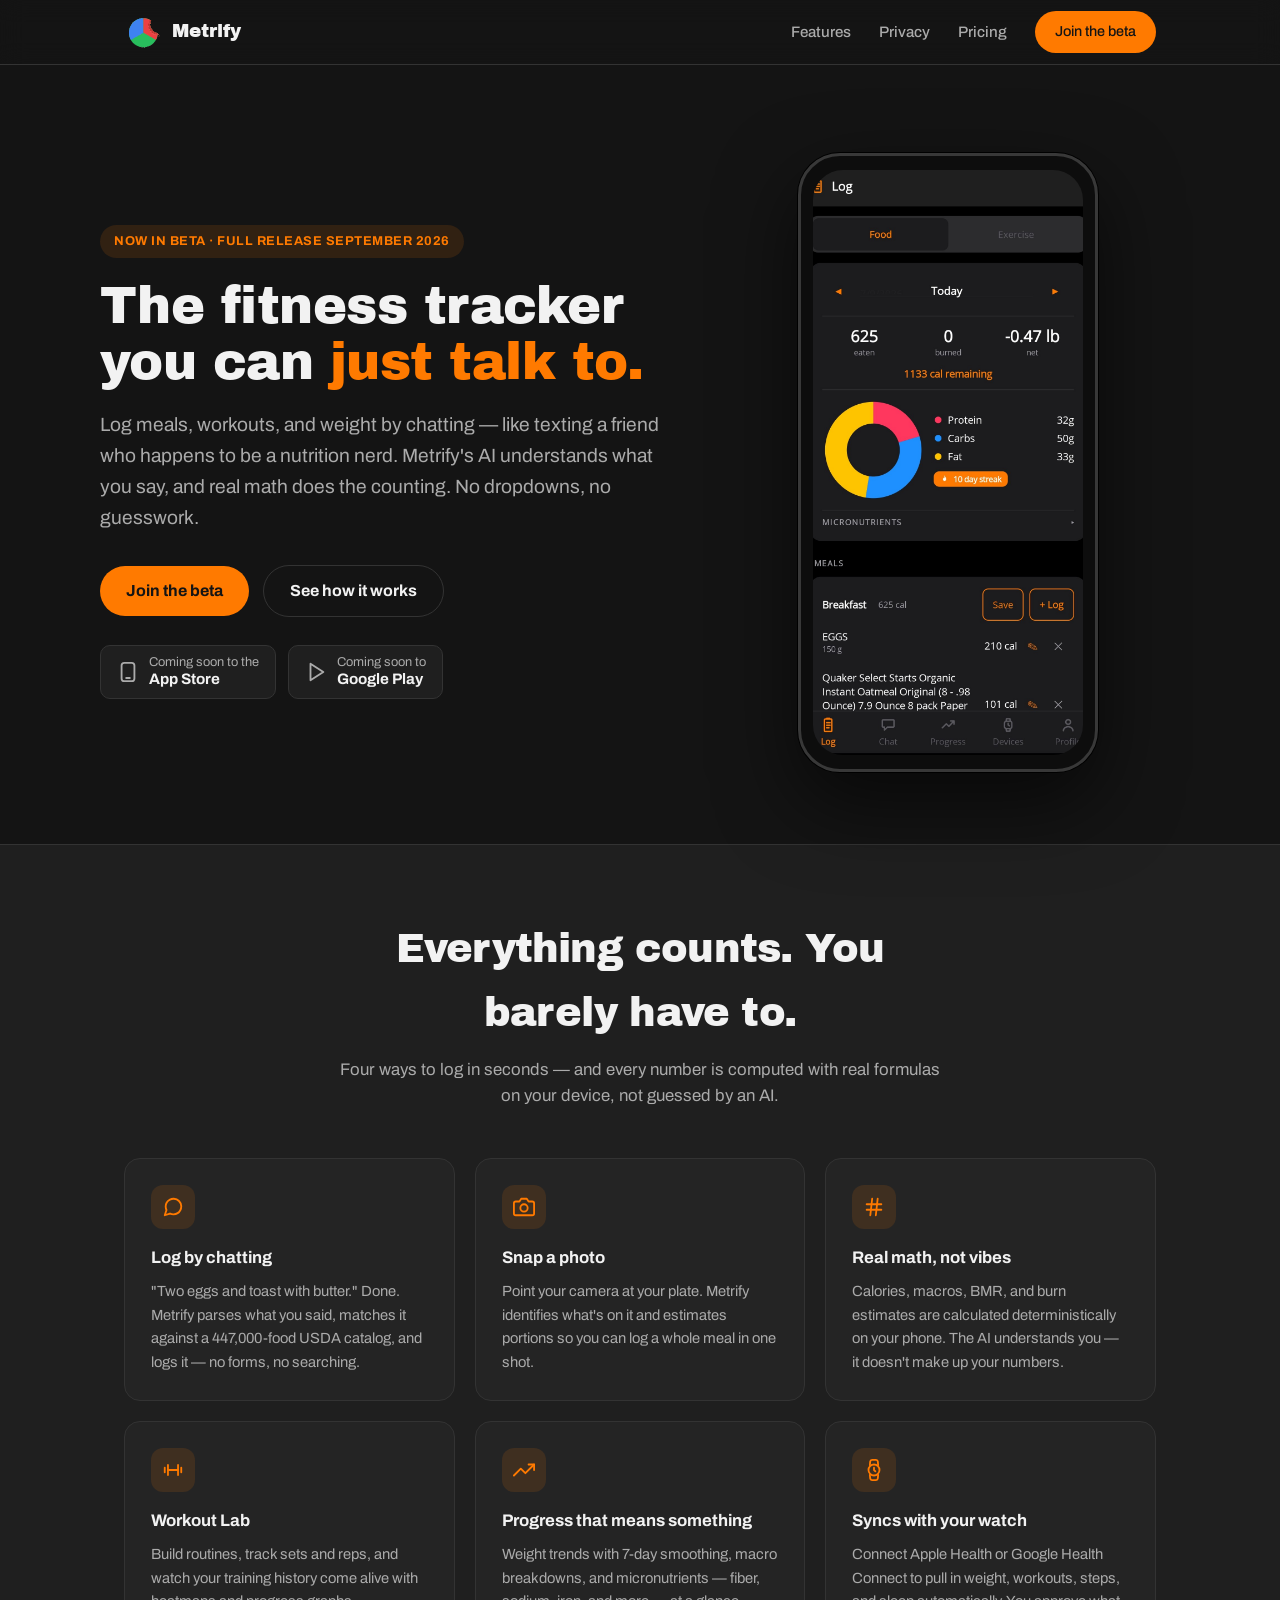
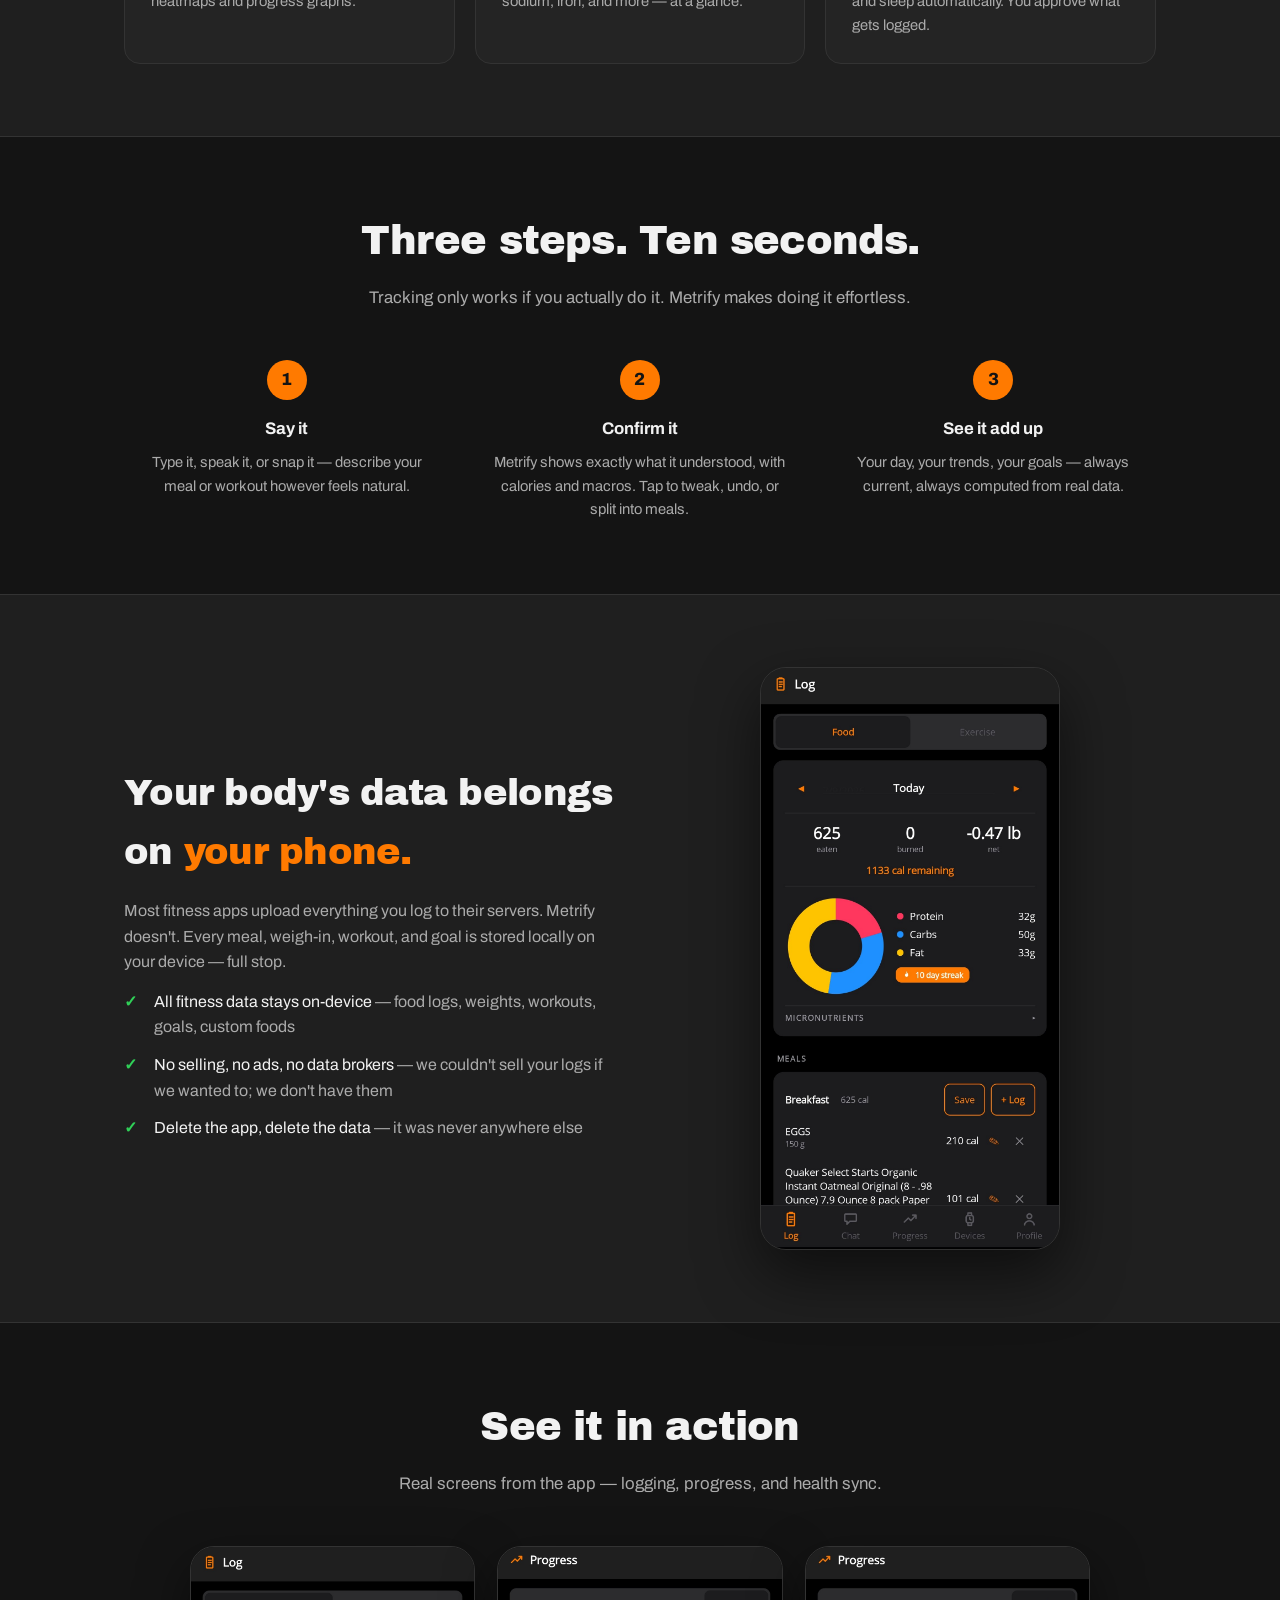
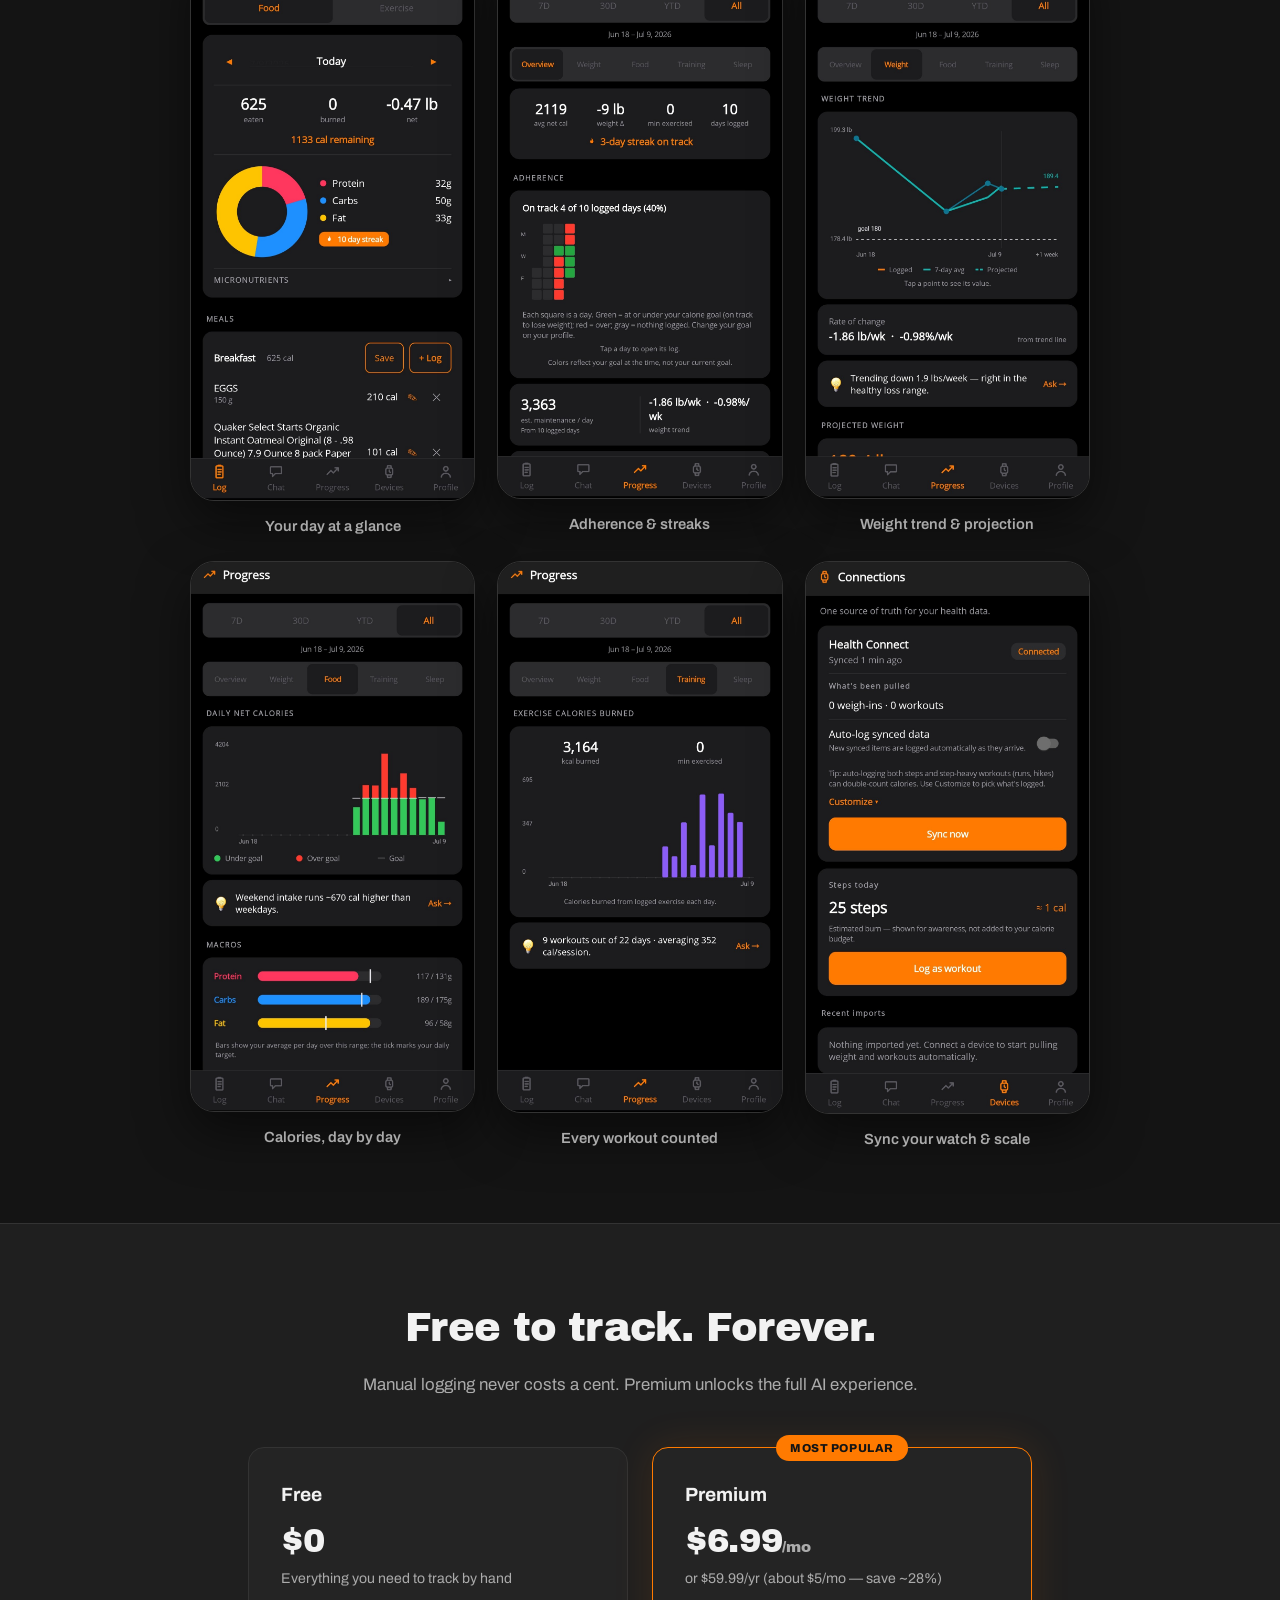
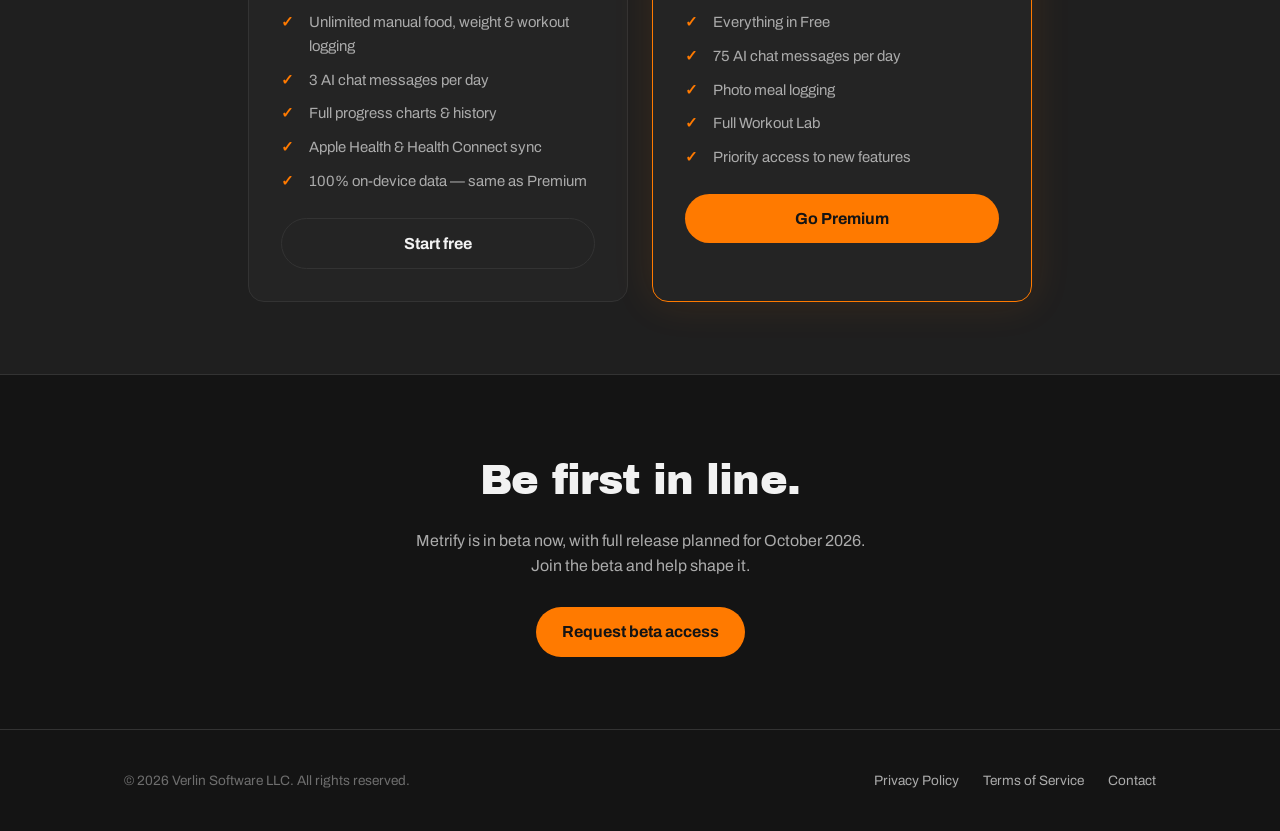
==== commit 5e698e45: "website updated" ====
--- a/index.html
+++ b/index.html
@@ -125,8 +125,11 @@
     padding: 14px 12px; box-shadow: 0 30px 80px rgba(0,0,0,0.6), 0 0 0 1px #000;
   }
   .phone-screen {
-    background: var(--bg-raised); border-radius: 30px; overflow: hidden;
-    display: flex; flex-direction: column; height: 560px;
+    background: #000; border-radius: 30px; overflow: hidden; display: block;
+  }
+  .phone-video {
+    width: 100%; height: auto; display: block;
+    aspect-ratio: 1080 / 2338; object-fit: cover;
   }
   .phone-topbar {
     padding: 14px 16px 10px; border-bottom: 1px solid var(--border);
@@ -237,10 +240,22 @@
     color: var(--text-faint); font-size: 0.85rem; padding: 16px;
   }
   .placeholder .ph-icon { font-size: 2rem; display: block; margin-bottom: 8px; }
-  .shots { display: grid; grid-template-columns: repeat(4, 1fr); gap: 18px; }
-  @media (max-width: 860px) { .shots { grid-template-columns: repeat(2, 1fr); } }
-  .shots .placeholder { aspect-ratio: 9 / 19; }
-  .video-ph { aspect-ratio: 16 / 9; max-width: 760px; margin: 0 auto; }
+  .shots { display: grid; grid-template-columns: repeat(3, 1fr); gap: 22px; max-width: 900px; margin: 0 auto; }
+  @media (max-width: 780px) { .shots { grid-template-columns: repeat(2, 1fr); } }
+  @media (max-width: 460px) { .shots { grid-template-columns: 1fr; max-width: 320px; } }
+  .shot { margin: 0; }
+  .shot img {
+    width: 100%; display: block; border-radius: 24px;
+    border: 1px solid var(--border); background: #000;
+    box-shadow: 0 20px 50px rgba(0,0,0,0.5);
+  }
+  .shot figcaption { text-align: center; margin-top: 14px; color: var(--text-dim); font-size: 0.92rem; font-weight: 600; }
+  .privacy-shot { display: flex; justify-content: center; }
+  .privacy-shot img {
+    width: 100%; max-width: 300px; display: block; border-radius: 26px;
+    border: 1px solid var(--border); background: #000;
+    box-shadow: 0 24px 60px rgba(0,0,0,0.55);
+  }
 
   /* ============ Pricing ============ */
   .plans {
@@ -296,7 +311,7 @@
 
 <header class="hero wrap">
   <div>
-    <span class="badge">Now in beta &middot; Full release October 2026</span>
+    <span class="badge">Now in beta &middot; Full release September 2026</span>
     <h1>The fitness tracker you can <span class="accent">just talk to.</span></h1>
     <p class="lede">
       Log meals, workouts, and weight by chatting — like texting a friend who
@@ -314,27 +329,14 @@
   </div>
 
   <div>
-    <!-- PLACEHOLDER: replace this CSS mockup with a real app screenshot or screen recording -->
     <div class="phone">
       <div class="phone-screen">
-        <div class="phone-topbar">Metrify</div>
-        <div class="chat">
-          <div class="bubble user">had a chipotle chicken bowl with white rice and guac</div>
-          <div class="food-card">
-            <div class="fc-head"><b>Chicken burrito bowl</b><span class="kcal">905 kcal</span></div>
-            <div class="fc-row">
-              <div class="donut"></div>
-              <div class="macros"><b>51g</b> protein &middot; <b>78g</b> carbs &middot; <b>42g</b> fat</div>
-            </div>
-            <div class="fc-actions"><span class="chip primary">Logged ✓</span><span class="chip">Edit</span><span class="chip">Undo</span></div>
-          </div>
-          <div class="bubble user">how am i doing today?</div>
-          <div class="bubble bot">You've got <b>612 kcal</b> left and you're at <b>96g of 150g</b> protein — a greek yogurt tonight would just about close the gap. 💪</div>
-        </div>
-        <div class="phone-input"><span>Message Metrify…</span><span>🎤</span></div>
-      </div>
-    </div>
-    <p class="phone-note">Mockup — swap in a real screenshot or recording</p>
+        <video class="phone-video" autoplay muted loop playsinline preload="metadata"
+               poster="resources/screen-log-dashboard.jpg">
+          <source src="resources/demo_vid.mp4" type="video/mp4">
+        </video>
+      </div>
+    </div>
   </div>
 </header>
 
@@ -419,8 +421,8 @@
         <li>Delete the app, delete the data <span>— it was never anywhere else</span></li>
       </ul>
     </div>
-    <div class="placeholder" style="aspect-ratio: 4 / 3;">
-      <div><span class="ph-icon">🔒</span>Placeholder — privacy illustration<br>(e.g. phone with a padlock, data-flow diagram)</div>
+    <div class="privacy-shot">
+      <img src="resources/screen-log-dashboard.jpg" alt="Metrify Log screen showing a day of meals, calories, and macros — all stored on the device" loading="lazy">
     </div>
   </div>
 </section>
@@ -429,16 +431,33 @@
   <div class="wrap">
     <div class="section-head">
       <h2>See it in action</h2>
-      <p>A quick look at logging a meal, checking progress, and building a workout.</p>
-    </div>
-    <div class="placeholder video-ph" style="margin-bottom: 40px;">
-      <div><span class="ph-icon">🎬</span>Placeholder — demo video<br>(30–60s screen recording of a chat log flow)</div>
+      <p>Real screens from the app — logging, progress, and health sync.</p>
     </div>
     <div class="shots">
-      <div class="placeholder"><div><span class="ph-icon">💬</span>Screenshot<br>Chat</div></div>
-      <div class="placeholder"><div><span class="ph-icon">📈</span>Screenshot<br>Progress</div></div>
-      <div class="placeholder"><div><span class="ph-icon">🏋️</span>Screenshot<br>Workout Lab</div></div>
-      <div class="placeholder"><div><span class="ph-icon">🍎</span>Screenshot<br>Food detail</div></div>
+      <figure class="shot">
+        <img src="resources/screen-log-dashboard.jpg" alt="Metrify Log screen: calories eaten, a macros donut, and logged meals" loading="lazy">
+        <figcaption>Your day at a glance</figcaption>
+      </figure>
+      <figure class="shot">
+        <img src="resources/screen-progress-overview.jpg" alt="Progress overview: net calories, weight change, and an adherence heatmap" loading="lazy">
+        <figcaption>Adherence &amp; streaks</figcaption>
+      </figure>
+      <figure class="shot">
+        <img src="resources/screen-progress-weight.jpg" alt="Weight trend chart with 7-day average and a projected weight" loading="lazy">
+        <figcaption>Weight trend &amp; projection</figcaption>
+      </figure>
+      <figure class="shot">
+        <img src="resources/screen-progress-food.jpg" alt="Daily net-calorie bar chart with macro averages" loading="lazy">
+        <figcaption>Calories, day by day</figcaption>
+      </figure>
+      <figure class="shot">
+        <img src="resources/screen-progress-training.jpg" alt="Exercise calories burned per day across the range" loading="lazy">
+        <figcaption>Every workout counted</figcaption>
+      </figure>
+      <figure class="shot">
+        <img src="resources/screen-connections-health.jpg" alt="Connections screen syncing weight, workouts, and steps from Health Connect" loading="lazy">
+        <figcaption>Sync your watch &amp; scale</figcaption>
+      </figure>
     </div>
   </div>
 </section>
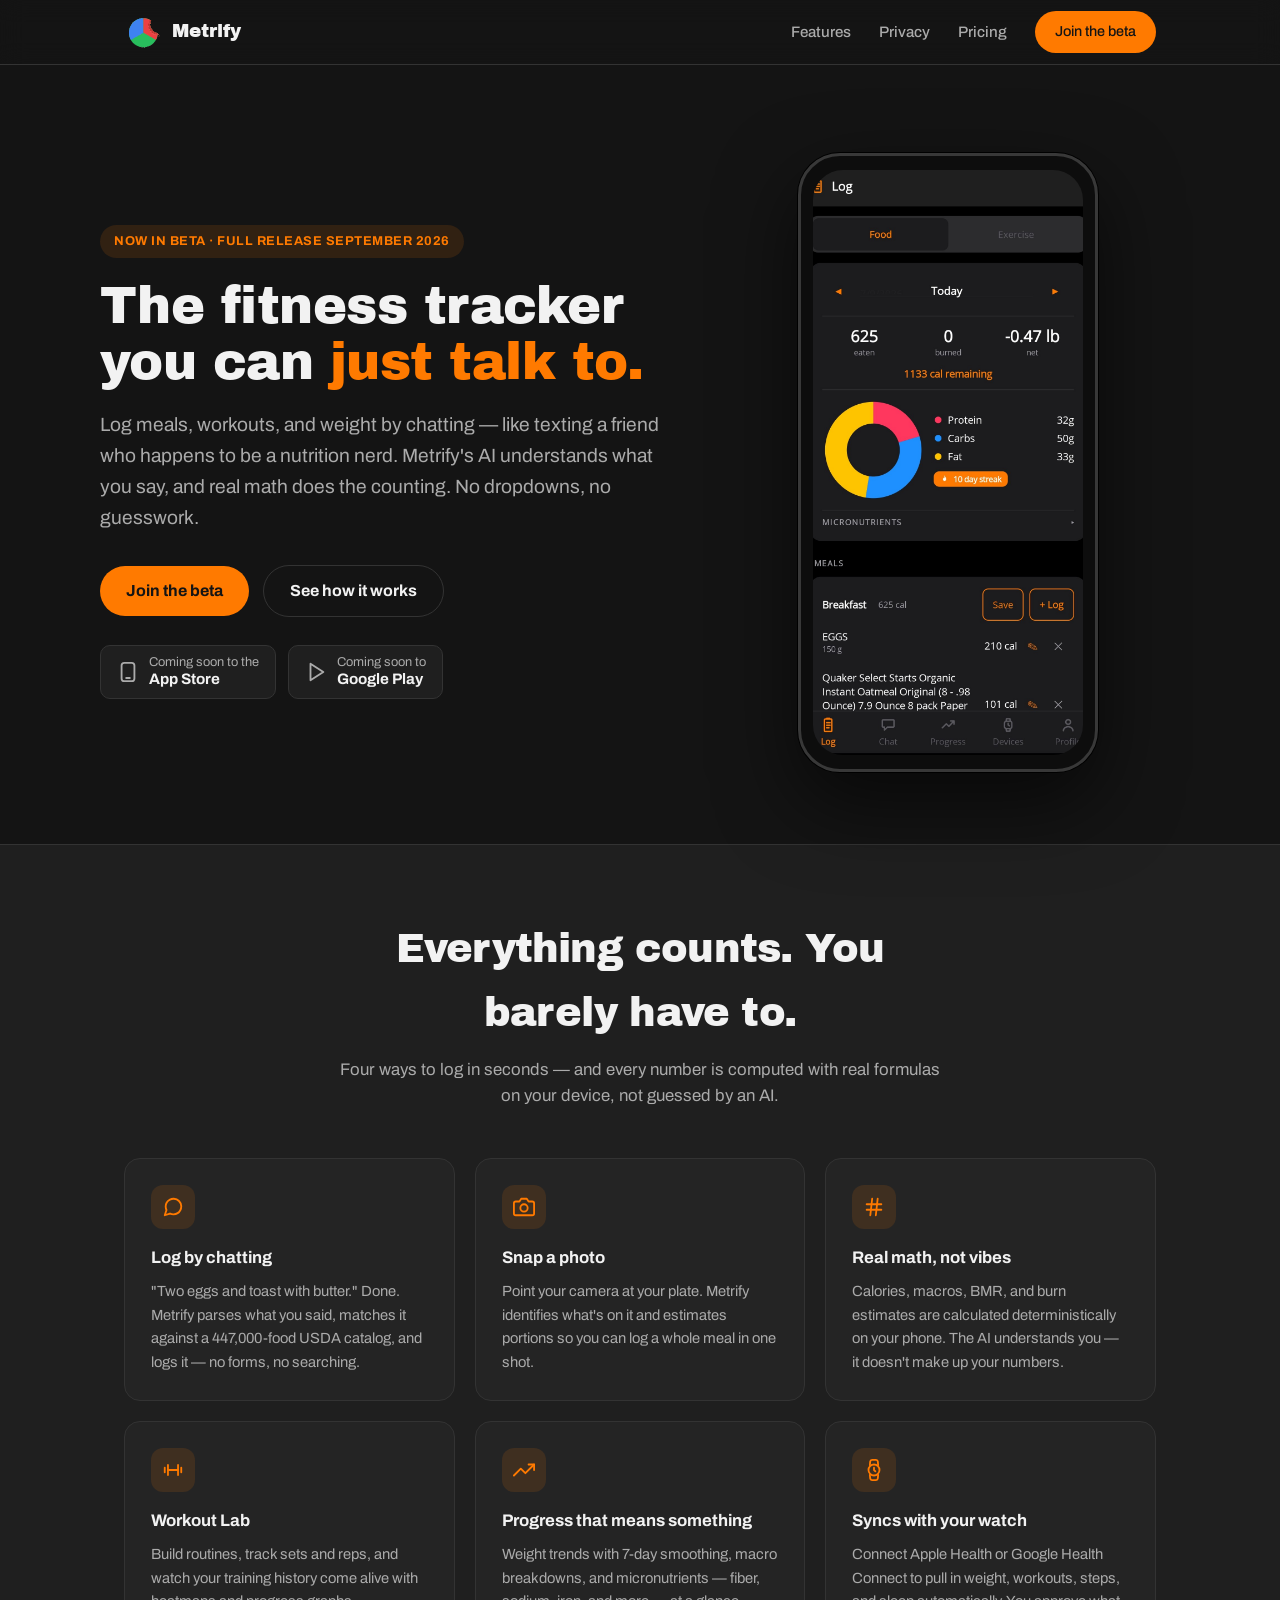
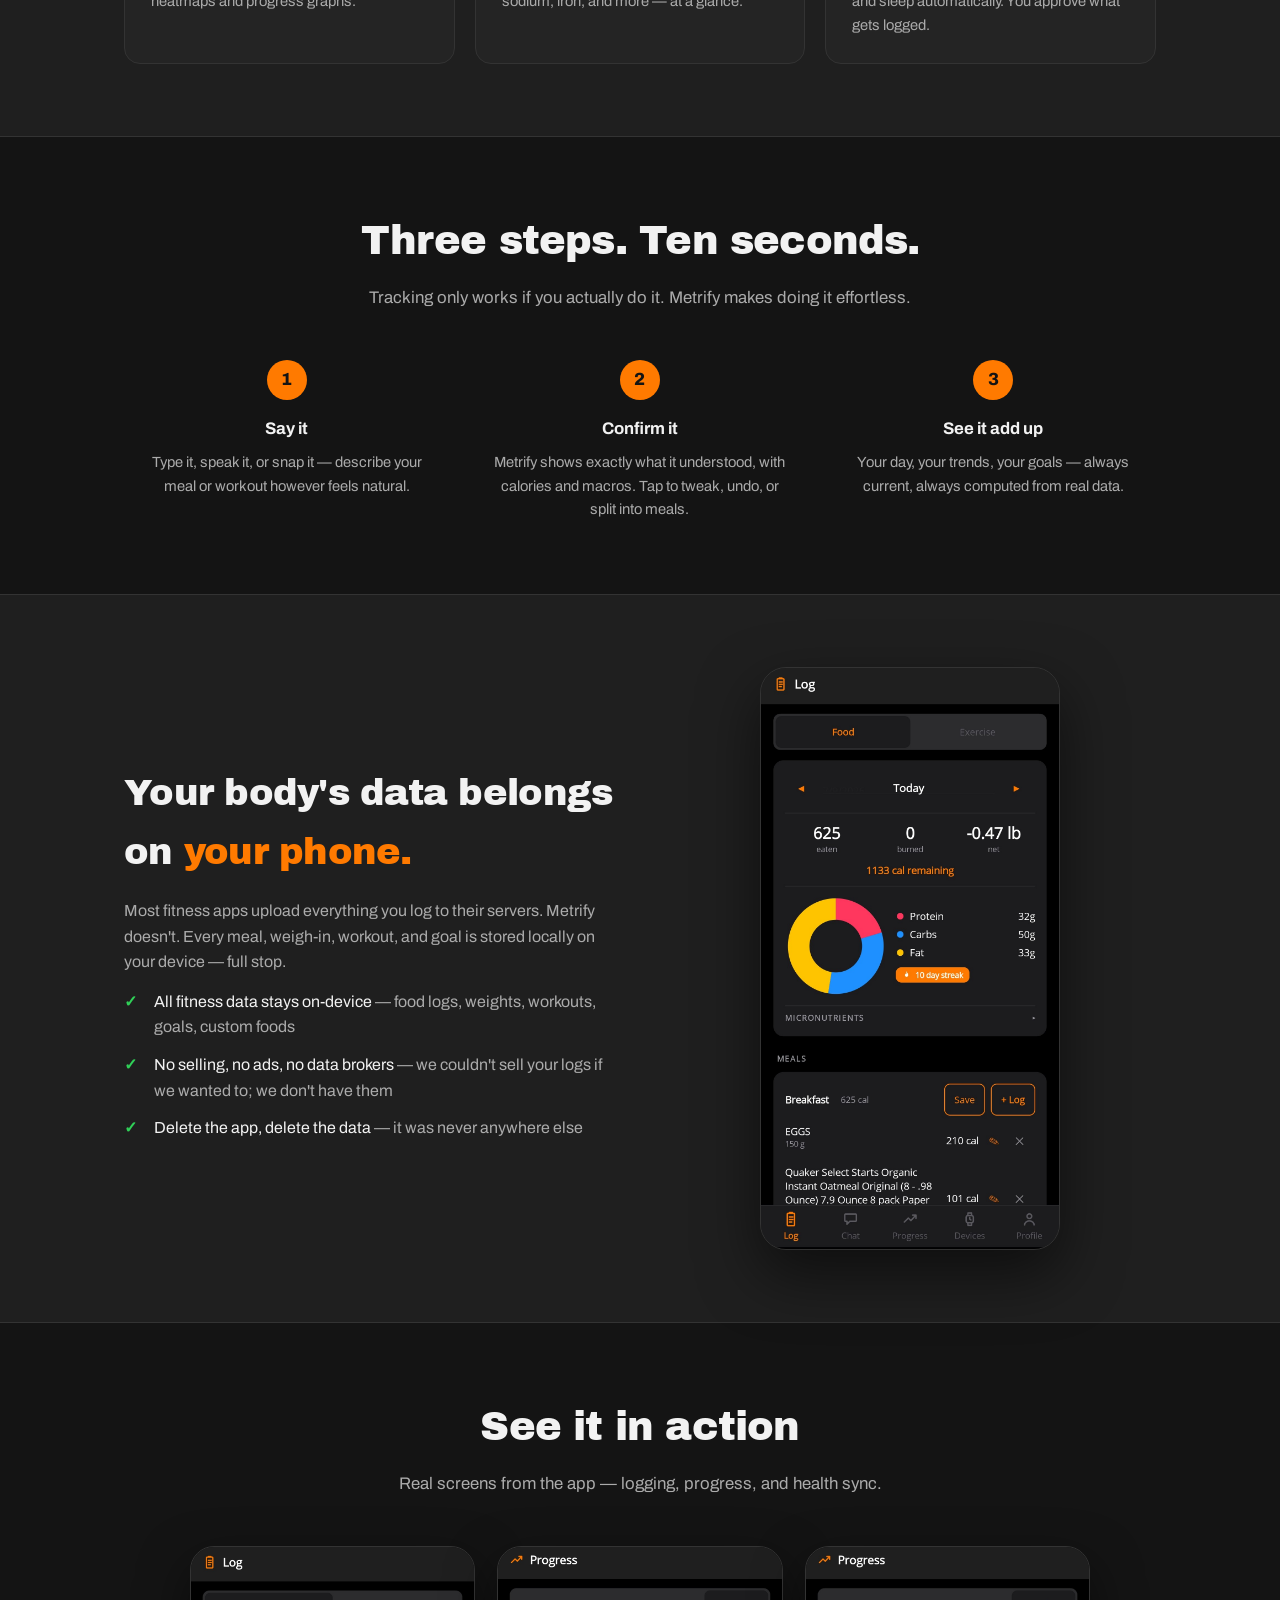
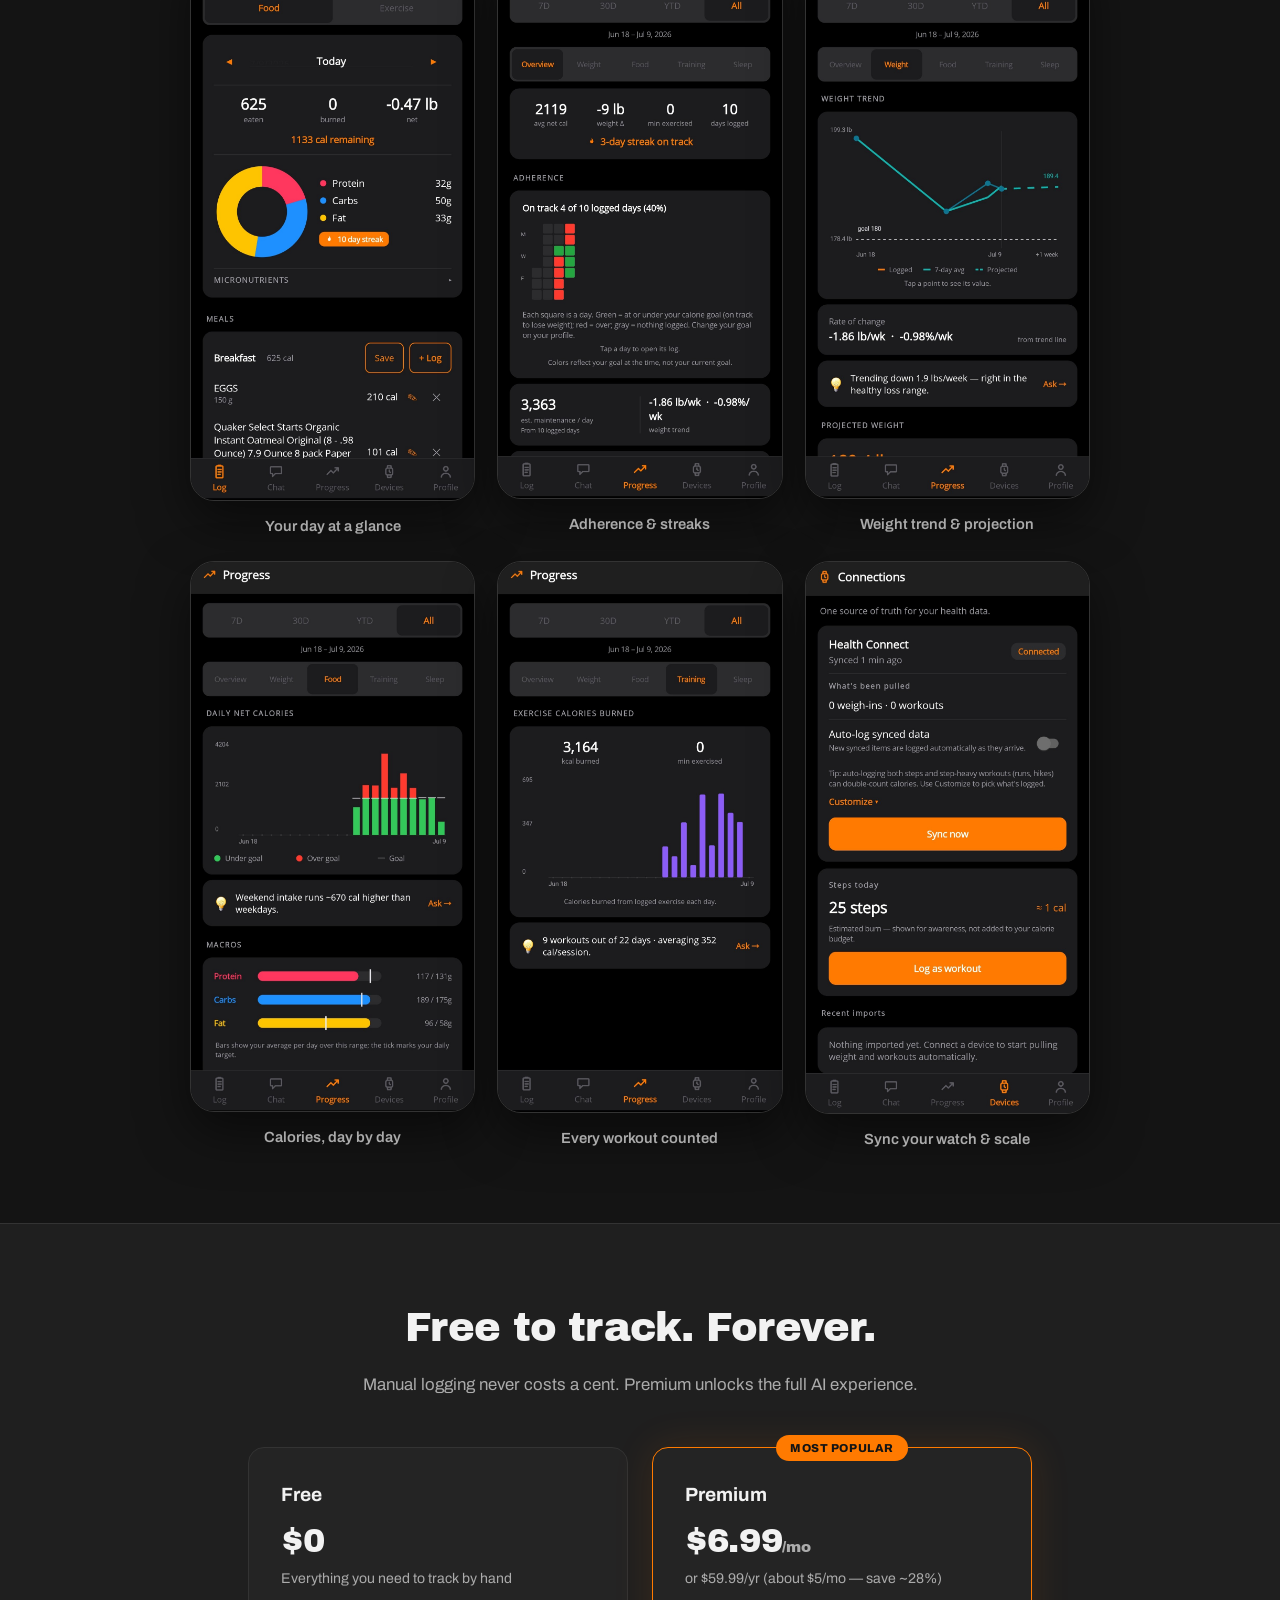
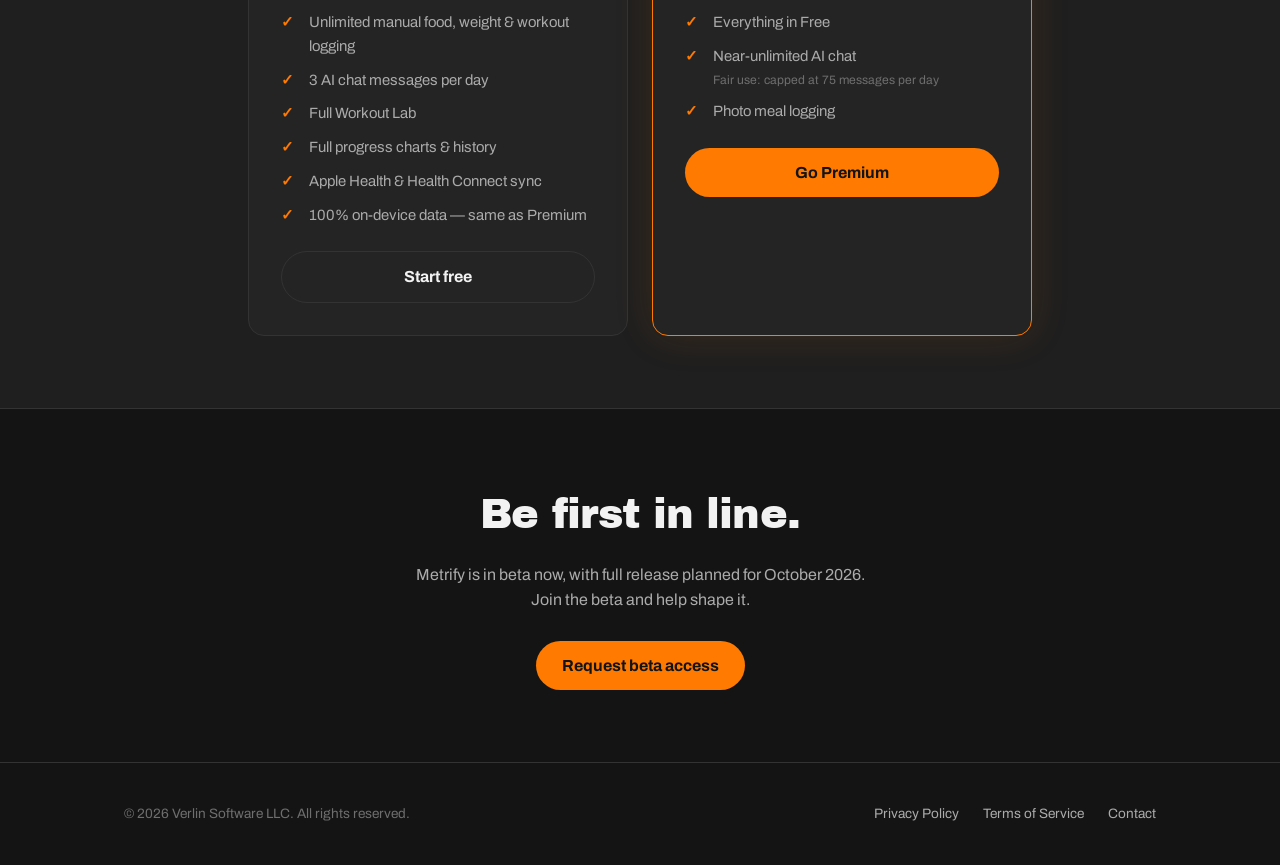
==== commit 667a9b7d: "website updates" ====
--- a/index.html
+++ b/index.html
@@ -84,7 +84,7 @@
     padding: 88px 0 72px;
     display: grid; grid-template-columns: 1.1fr 0.9fr; gap: 48px; align-items: center;
   }
-  @media (max-width: 860px) { .hero { grid-template-columns: 1fr; padding-top: 56px; } }
+  @media (max-width: 860px) { .hero { grid-template-columns: 1fr; padding-top: 56px; gap: 36px; } }
 
   .badge {
     display: inline-block; padding: 6px 14px; border-radius: 999px;
@@ -279,6 +279,7 @@
   .plan ul { list-style: none; margin-bottom: 24px; }
   .plan li { padding-left: 28px; position: relative; margin-bottom: 10px; font-size: 0.93rem; color: var(--text-dim); }
   .plan li::before { content: "✓"; position: absolute; left: 0; color: var(--brand); font-weight: 800; }
+  .plan li .fine { display: block; font-size: 0.76rem; color: var(--text-faint); margin-top: 2px; }
   .plan .btn { width: 100%; text-align: center; }
 
   /* ============ CTA band ============ */
@@ -293,6 +294,28 @@
   .footer-inner { display: flex; justify-content: space-between; gap: 20px; flex-wrap: wrap; align-items: center; }
   .footer-links { display: flex; gap: 24px; }
   .footer-links a { color: var(--text-dim); }
+
+  /* ============ Mobile spacing pass ============ */
+  /* Phones kept the full desktop vertical rhythm, which left oversized gaps
+     between sections and over-padded cards. Tighten the vertical scale and
+     interior padding while keeping the 24px side gutters. */
+  @media (max-width: 600px) {
+    section { padding: 48px 0; }
+    .hero { padding: 36px 0 44px; gap: 30px; }
+    .hero p.lede { margin-bottom: 26px; }
+    .hero-ctas { margin-bottom: 22px; }
+    .section-head { margin-bottom: 30px; }
+    .feature-grid { gap: 14px; }
+    .feature { padding: 22px; }
+    .steps { gap: 26px; }
+    .privacy-band { gap: 28px; }
+    .shots { gap: 16px; }
+    .plans { gap: 16px; }
+    .plan { padding: 26px 22px; }
+    .cta-band p { margin-bottom: 24px; }
+    footer { padding: 32px 0; }
+    .footer-inner { flex-direction: column; align-items: flex-start; gap: 14px; }
+  }
 </style>
 </head>
 <body>
@@ -476,6 +499,7 @@
         <ul>
           <li>Unlimited manual food, weight &amp; workout logging</li>
           <li>3 AI chat messages per day</li>
+          <li>Full Workout Lab</li>
           <li>Full progress charts &amp; history</li>
           <li>Apple Health &amp; Health Connect sync</li>
           <li>100% on-device data — same as Premium</li>
@@ -489,10 +513,8 @@
         <p class="sub">or $59.99/yr (about $5/mo — save ~28%)</p>
         <ul>
           <li>Everything in Free</li>
-          <li>75 AI chat messages per day</li>
+          <li>Near-unlimited AI chat <span class="fine">Fair use: capped at 75 messages per day</span></li>
           <li>Photo meal logging</li>
-          <li>Full Workout Lab</li>
-          <li>Priority access to new features</li>
         </ul>
         <a href="#beta" class="btn btn-primary">Go Premium</a>
       </div>
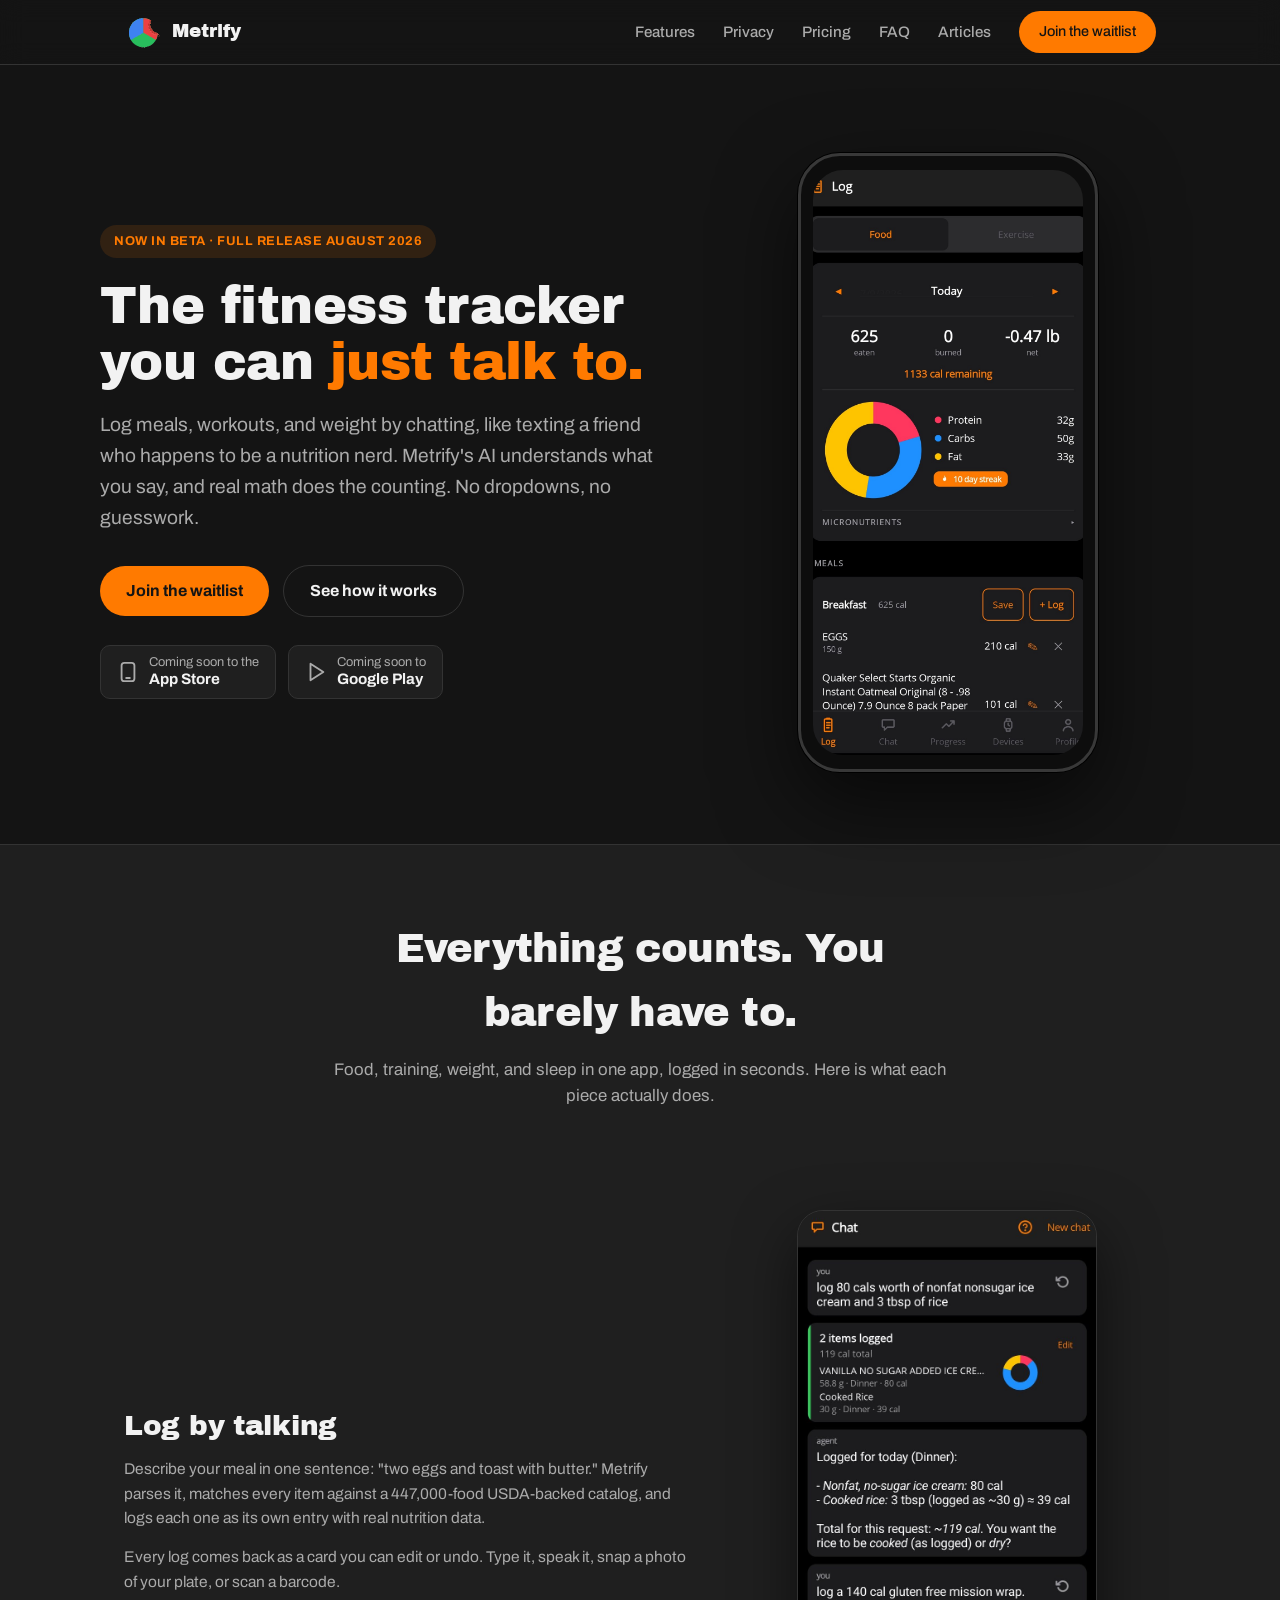
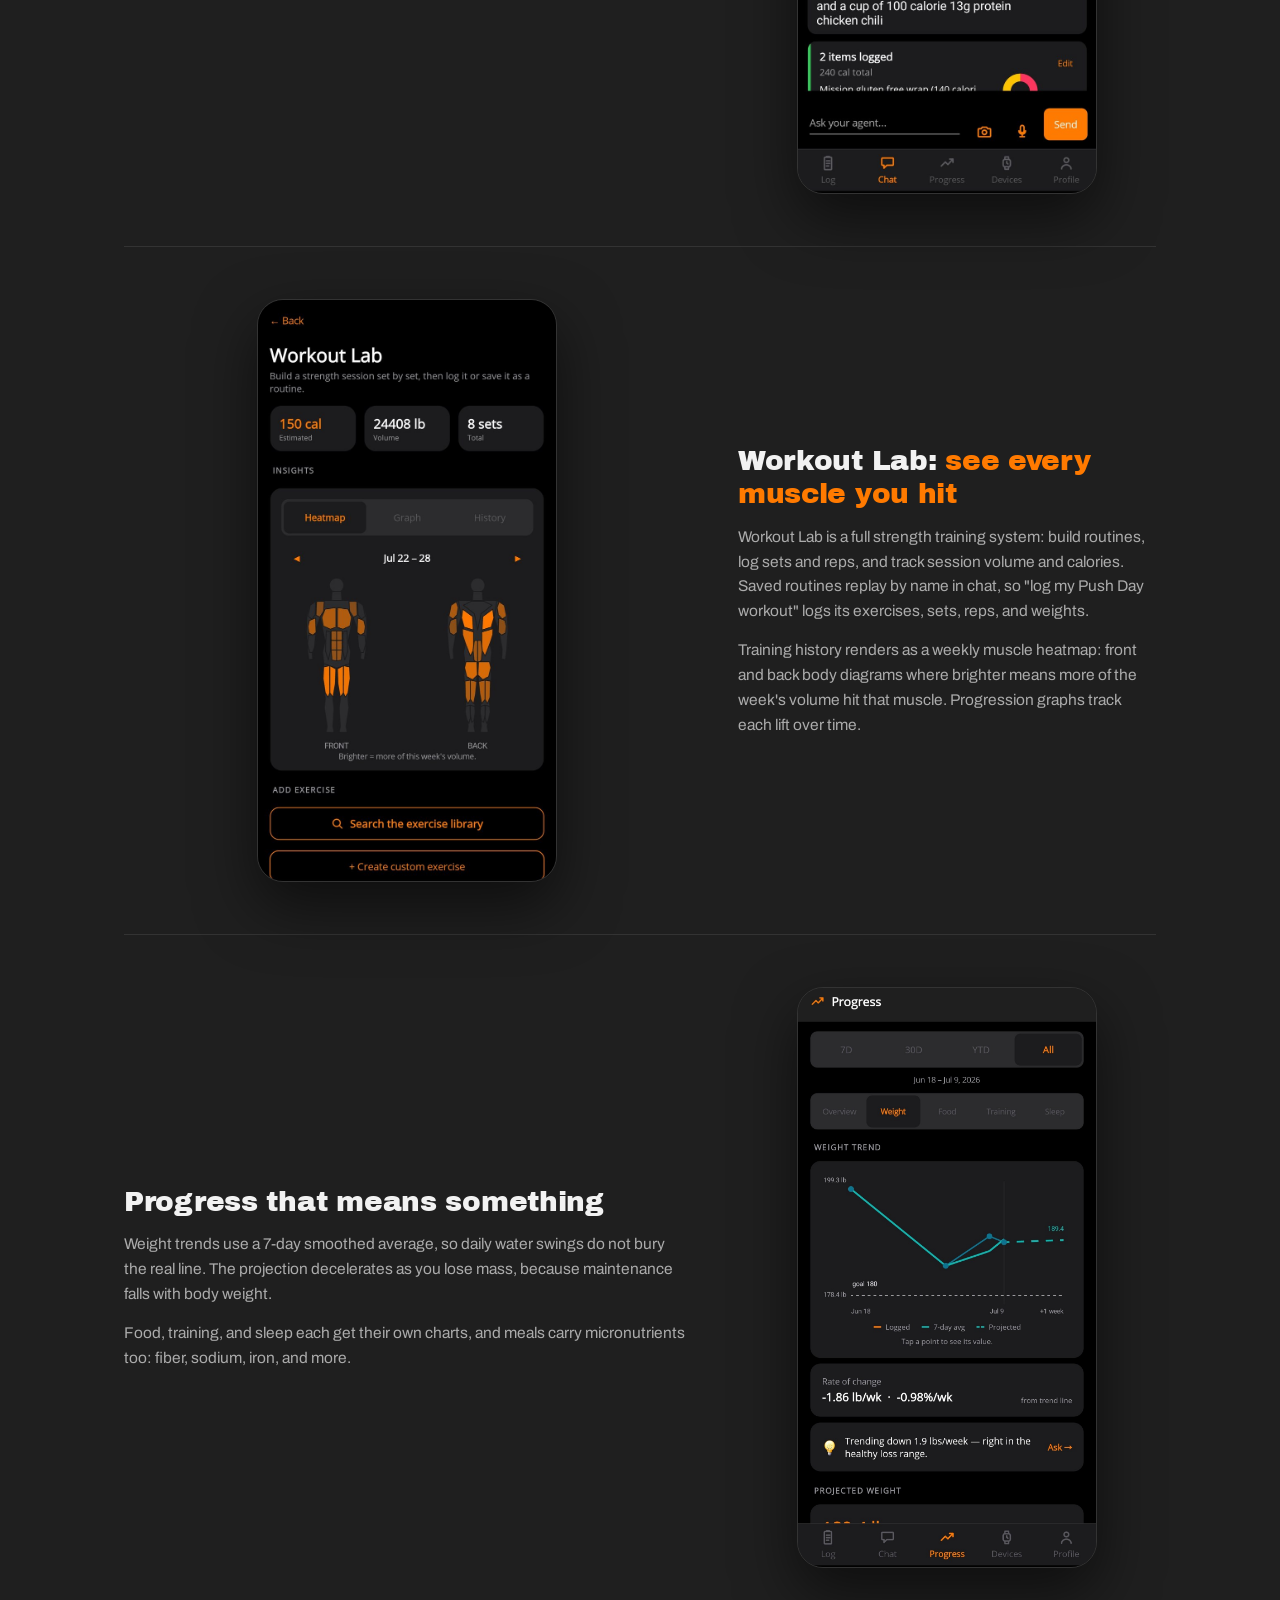
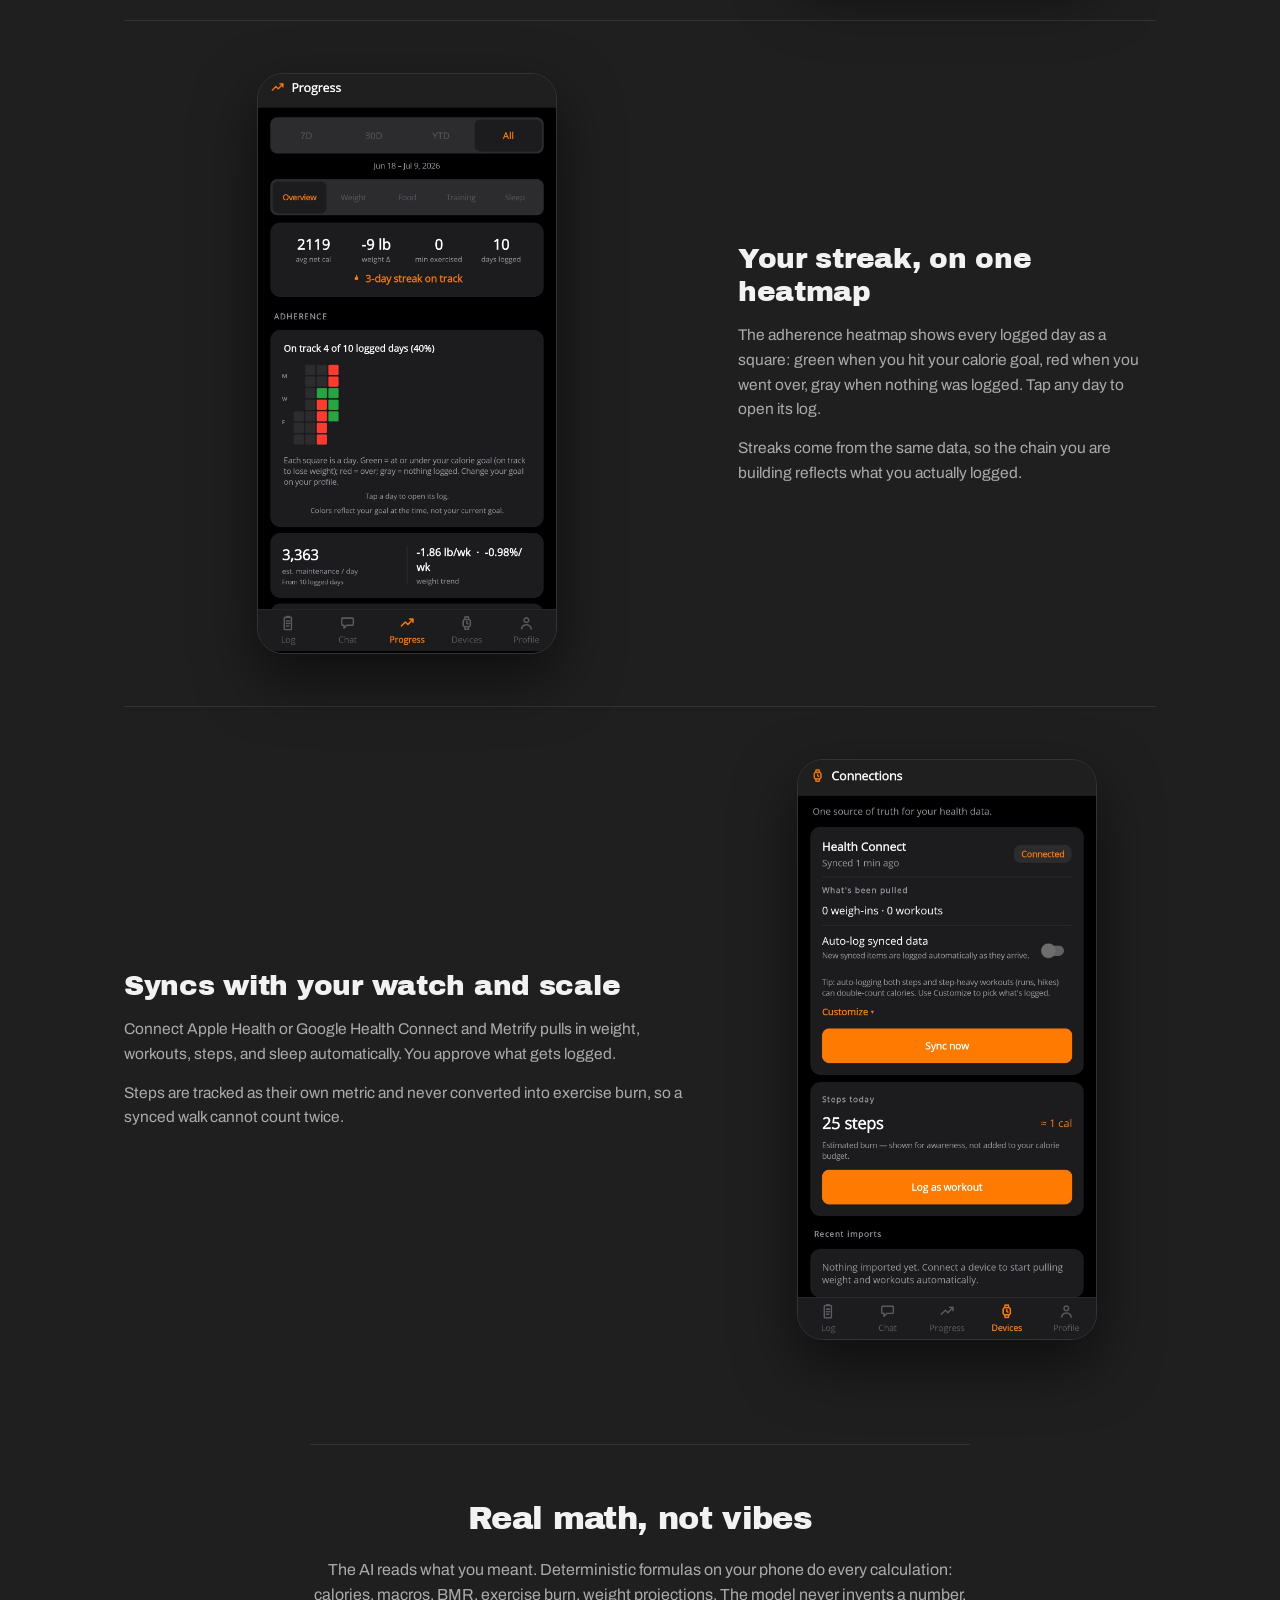
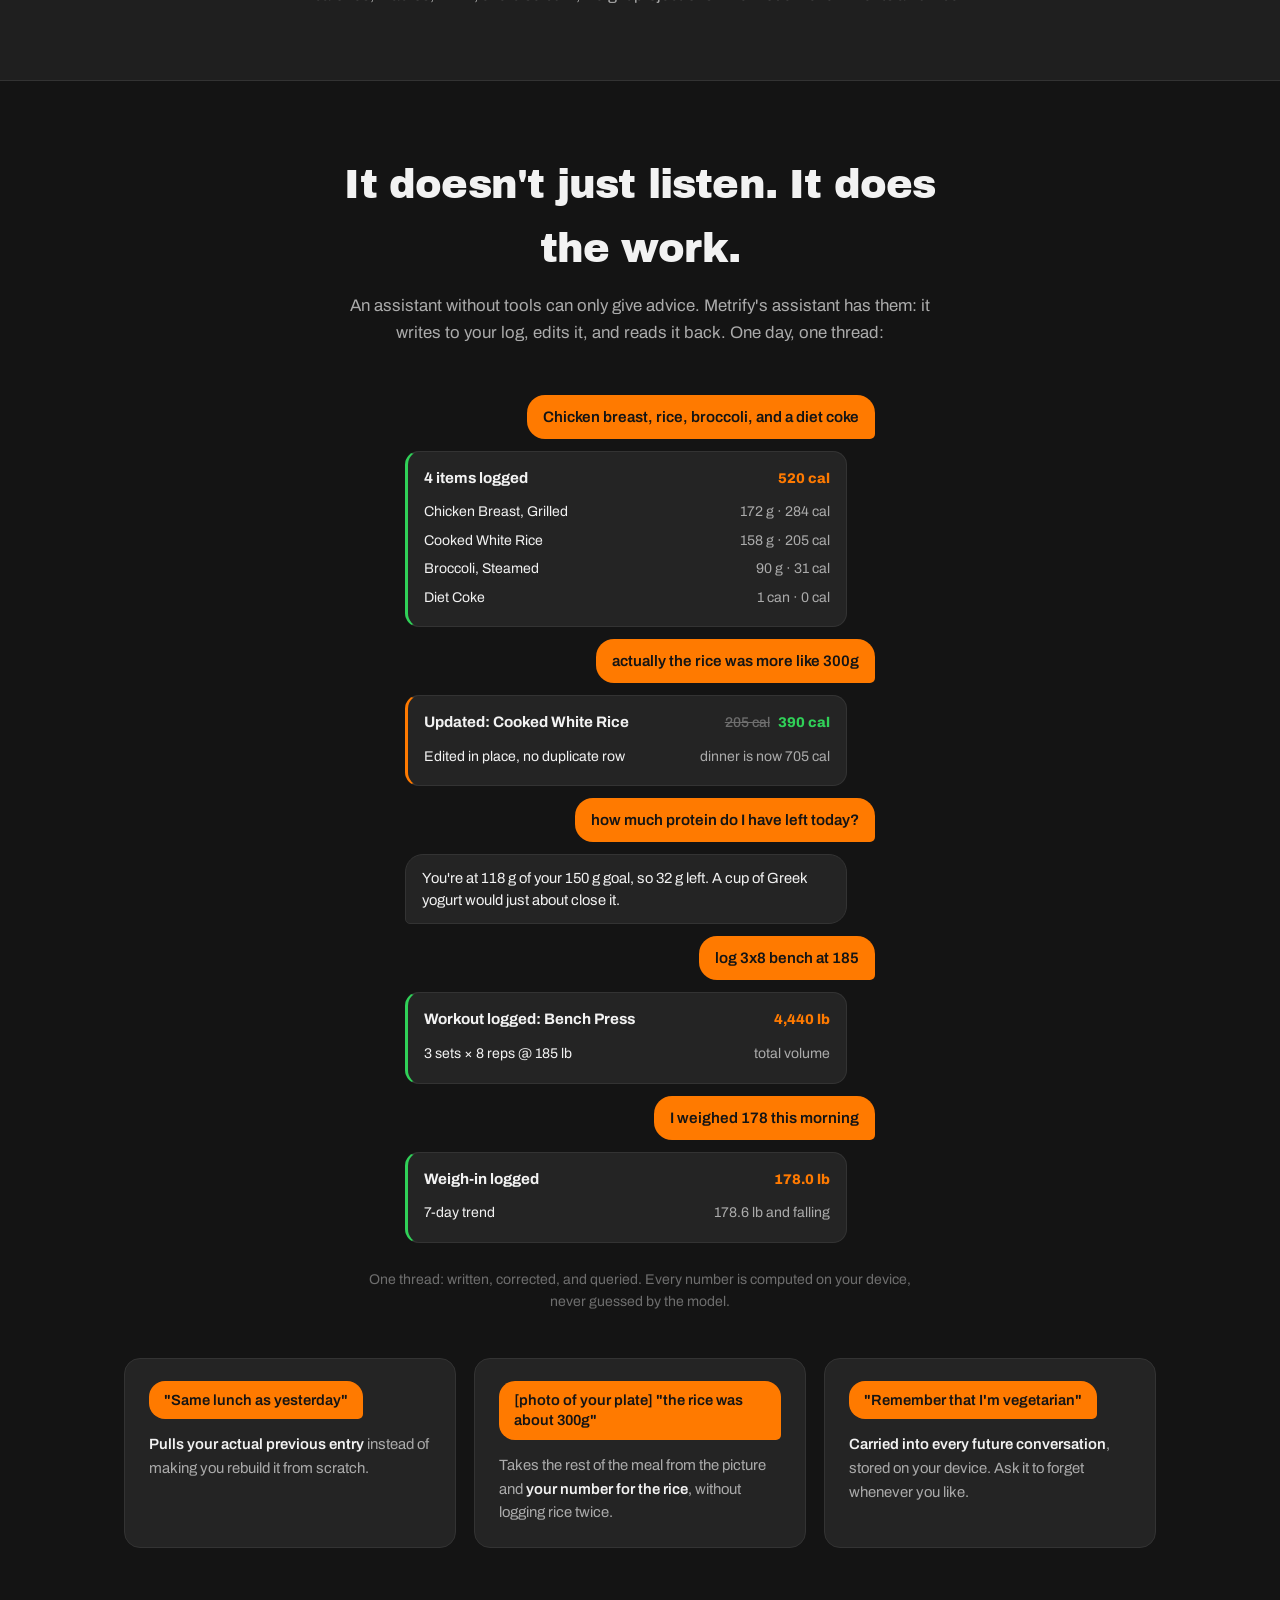
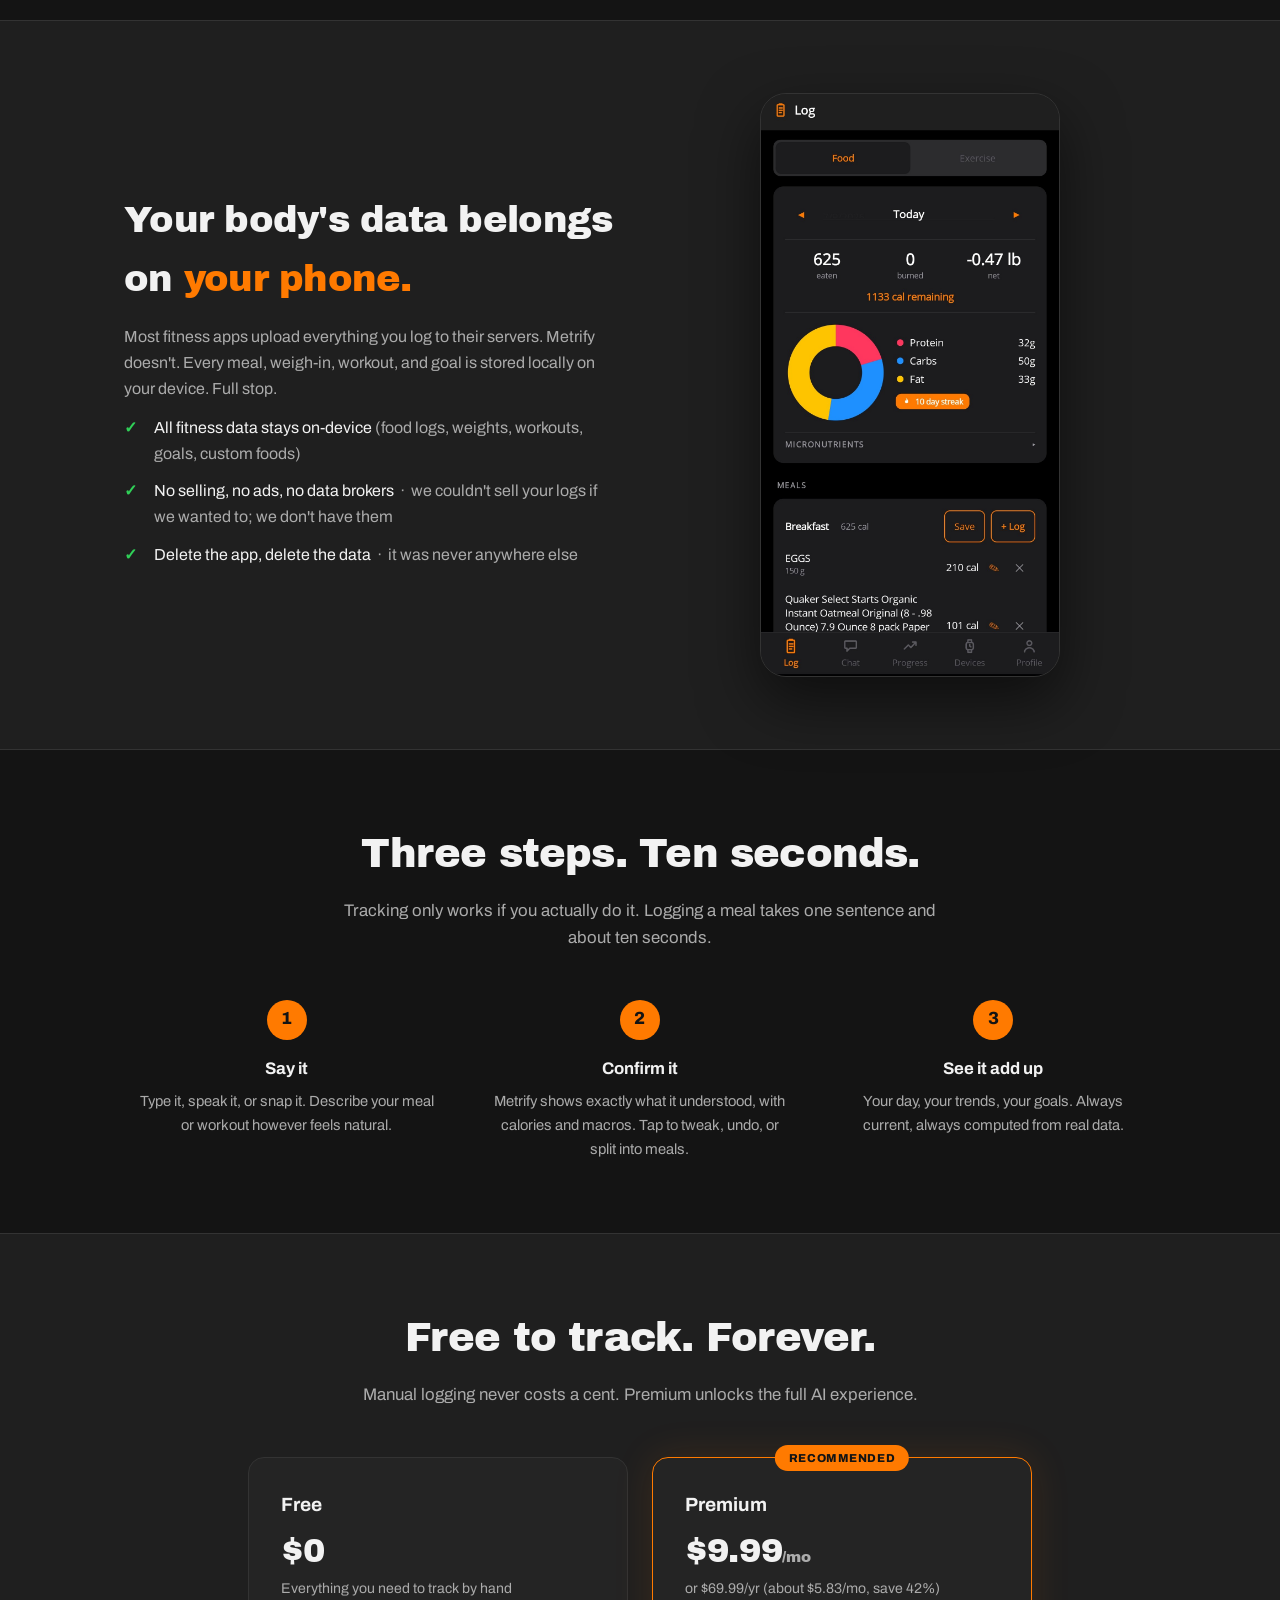
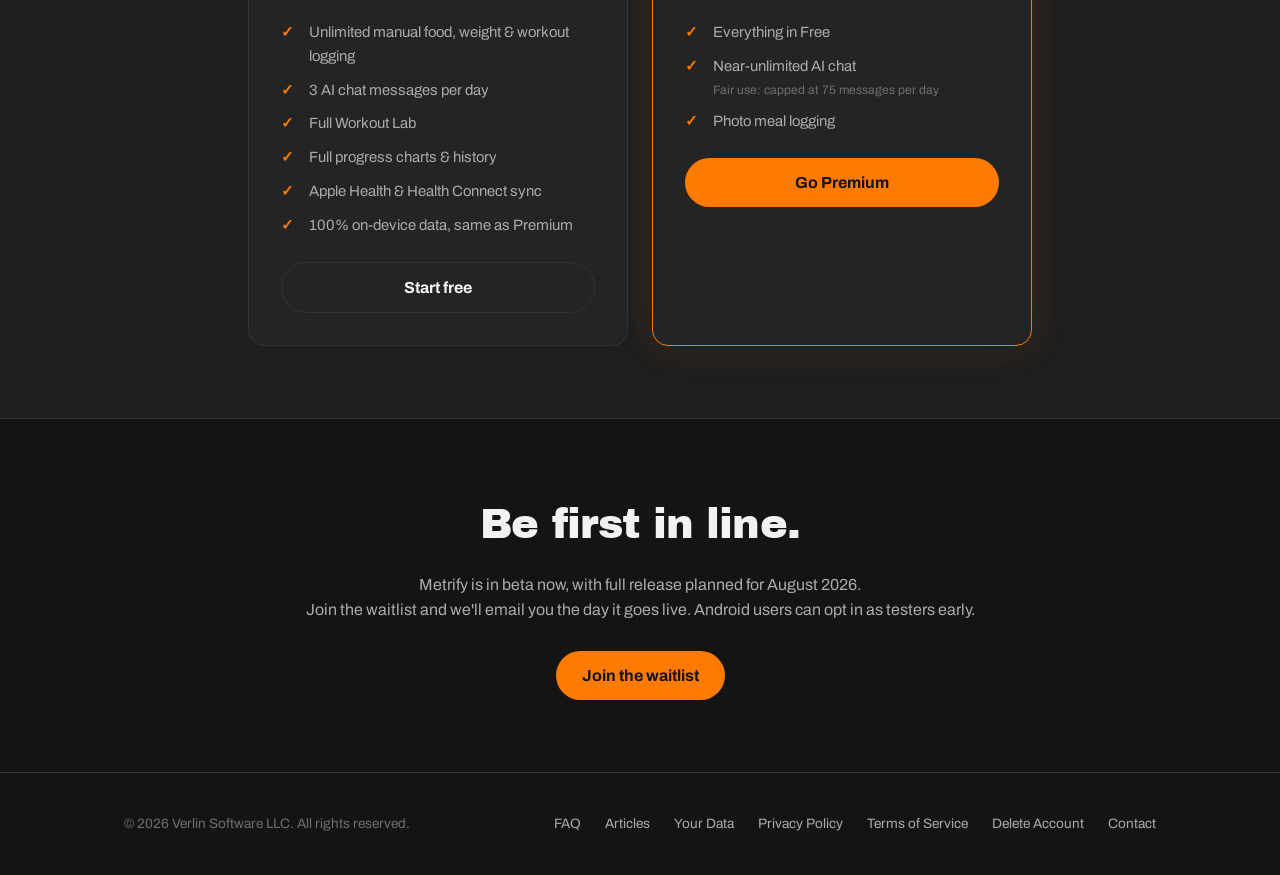
==== commit 7ffeb836: "Deploy metrify.fit" ====
--- a/index.html
+++ b/index.html
@@ -3,12 +3,83 @@
 <head>
 <meta charset="UTF-8">
 <meta name="viewport" content="width=device-width, initial-scale=1.0">
-<title>Metrify — The fitness tracker you can just talk to</title>
+<title>Metrify: The fitness tracker you can just talk to</title>
 <meta name="description" content="Log meals, workouts, and weight by chatting. Metrify's AI understands you, real math does the counting, and your data never leaves your phone.">
-<link rel="icon" href="metrify_logo.svg" type="image/svg+xml">
+<meta property="og:type" content="website">
+<meta property="og:site_name" content="Metrify">
+<meta property="og:title" content="Metrify: The fitness tracker you can just talk to">
+<meta property="og:description" content="Log meals, workouts, and weight by chatting. Metrify's AI understands you, real math does the counting, and your data never leaves your phone.">
+<meta property="og:url" content="https://metrify.fit/">
+<meta property="og:image" content="https://metrify.fit/resources/og-card.png">
+<meta property="og:image:width" content="1200">
+<meta property="og:image:height" content="630">
+<meta property="og:image:alt" content="Metrify: the fitness tracker you can just talk to">
+<meta name="twitter:card" content="summary_large_image">
+<meta name="twitter:title" content="Metrify: The fitness tracker you can just talk to">
+<meta name="twitter:description" content="Log meals, workouts, and weight by chatting. Metrify's AI understands you, real math does the counting, and your data never leaves your phone.">
+<meta name="twitter:image" content="https://metrify.fit/resources/og-card.png">
+<link rel="canonical" href="https://metrify.fit/">
+<link rel="icon" href="/favicon.ico" sizes="48x48">
+<link rel="icon" href="/metrify_logo.svg" type="image/svg+xml">
+<link rel="icon" href="/favicon-96.png" type="image/png" sizes="96x96">
+<link rel="icon" href="/favicon-192.png" type="image/png" sizes="192x192">
+<link rel="apple-touch-icon" href="/apple-touch-icon.png">
 <link rel="preconnect" href="https://fonts.googleapis.com">
 <link rel="preconnect" href="https://fonts.gstatic.com" crossorigin>
 <link href="https://fonts.googleapis.com/css2?family=Archivo:wght@400;500;600;700&family=Archivo+Black&display=swap" rel="stylesheet">
+<script type="application/ld+json">
+{
+  "@context": "https://schema.org",
+  "@type": "SoftwareApplication",
+  "name": "Metrify",
+  "applicationCategory": "HealthApplication",
+  "operatingSystem": "iOS, Android",
+  "description": "Metrify is a fitness and nutrition tracker you operate by talking to it. You describe a meal in one sentence and its AI assistant logs every item, edits entries it already wrote when you correct them, answers questions from your logged history, and records workouts in the same conversation. It also accepts photos and barcodes. All fitness data is stored locally on the device rather than in the cloud.",
+  "url": "https://metrify.fit/",
+  "author": { "@type": "Organization", "name": "Verlin Software LLC" },
+  "featureList": [
+    "Log an entire meal by describing it in one sentence",
+    "Assistant edits log entries it already wrote when you correct it",
+    "Assistant answers questions from your own logged history",
+    "Repeat a previous meal by asking for it in plain language",
+    "Photo meal logging, including typed corrections that override part of the photo",
+    "Log workouts in the same conversation as food",
+    "Log, correct, or backfill body weight measurements by talking to it",
+    "Barcode scanning",
+    "Structured strength training with routines, sets and reps",
+    "Weekly muscle heatmap showing which muscles the week's training volume hit",
+    "Adherence heatmap of logged days with streak tracking",
+    "Remembers dietary restrictions across conversations, stored on device",
+    "Weight trends with 7-day smoothing and weight projection",
+    "Apple Health and Google Health Connect sync",
+    "All fitness data stored locally on the device",
+    "Fixed daily calorie goal that does not increase when exercise is logged"
+  ],
+  "offers": [
+    {
+      "@type": "Offer",
+      "name": "Free",
+      "price": "0",
+      "priceCurrency": "USD",
+      "description": "Unlimited manual food, weight and workout logging, 3 AI chat messages per day, full Workout Lab, full progress charts, health sync, all data on-device."
+    },
+    {
+      "@type": "Offer",
+      "name": "Premium monthly",
+      "price": "9.99",
+      "priceCurrency": "USD",
+      "description": "Near-unlimited AI chat and photo meal logging, billed monthly."
+    },
+    {
+      "@type": "Offer",
+      "name": "Premium annual",
+      "price": "69.99",
+      "priceCurrency": "USD",
+      "description": "Near-unlimited AI chat and photo meal logging, billed yearly."
+    }
+  ]
+}
+</script>
 <style>
   :root {
     --brand:        #FF7A00;
@@ -62,7 +133,19 @@
   .nav-links { display: flex; gap: 28px; align-items: center; }
   .nav-links a { color: var(--text-dim); font-size: 0.95rem; font-weight: 500; }
   .nav-links a:hover { color: var(--text); }
-  @media (max-width: 720px) { .nav-links a:not(.btn) { display: none; } }
+  /* Below 720px, drop the in-page anchors (they only jump around this page) but keep
+     FAQ and Articles, which are separate destinations with no other route in on mobile. */
+  @media (max-width: 720px) {
+    .nav-links { gap: 16px; }
+    .nav-links a.anchor-link { display: none; }
+  }
+  @media (max-width: 460px) {
+    .nav-links { gap: 12px; }
+    .nav-links a:not(.btn) { font-size: 0.85rem; }
+    .nav-links .btn { padding: 8px 14px; font-size: 0.82rem; }
+    .logo { font-size: 1rem; }
+    .logo-mark { height: 28px; }
+  }
 
   /* ============ Buttons ============ */
   .btn {
@@ -203,6 +286,97 @@
   .feature .icon svg { width: 22px; height: 22px; }
   .feature h3 { font-size: 1.05rem; margin-bottom: 8px; }
   .feature p { color: var(--text-dim); font-size: 0.92rem; }
+
+  /* ============ "Just say it" capability grid ============ */
+  .says { display: grid; grid-template-columns: repeat(2, 1fr); gap: 18px; }
+  @media (max-width: 780px) { .says { grid-template-columns: 1fr; } }
+  .say {
+    background: var(--bg-card); border: 1px solid var(--border);
+    border-radius: var(--radius); padding: 22px 24px;
+  }
+  .say .q {
+    display: inline-block; background: var(--brand); color: #141414;
+    font-weight: 600; font-size: 0.92rem; line-height: 1.4;
+    padding: 9px 15px; border-radius: 16px; border-bottom-right-radius: 5px;
+    margin-bottom: 14px;
+  }
+  .say .a { color: var(--text-dim); font-size: 0.93rem; margin: 0; }
+  .say .a b { color: var(--text); font-weight: 600; }
+  .says-note {
+    text-align: center; margin-top: 30px; color: var(--text-faint); font-size: 0.9rem;
+  }
+  @media (max-width: 600px) { .say { padding: 20px; } }
+
+  /* ============ Feature chapters ============ */
+  .chapter {
+    display: grid; grid-template-columns: 1.15fr 0.85fr; gap: 48px; align-items: center;
+    padding: 52px 0;
+  }
+  .chapter + .chapter { border-top: 1px solid var(--border); }
+  .chapter.flip .chapter-copy { order: 2; }
+  .chapter.flip .chapter-shot { order: 1; }
+  .chapter h3 {
+    font-family: var(--font-display); font-weight: 400;
+    font-size: clamp(1.35rem, 3vw, 1.75rem); letter-spacing: -0.01em;
+    line-height: 1.2; margin-bottom: 14px;
+  }
+  .chapter h3 .accent { color: var(--brand); }
+  .chapter p { color: var(--text-dim); margin-bottom: 14px; font-size: 0.97rem; }
+  .chapter p:last-child { margin-bottom: 0; }
+  .chapter-shot { display: flex; justify-content: center; }
+  .chapter-shot img {
+    width: 100%; max-width: 300px; height: auto; display: block; border-radius: 26px;
+    border: 1px solid var(--border); background: #000;
+    box-shadow: 0 24px 60px rgba(0,0,0,0.55);
+  }
+  @media (max-width: 820px) {
+    .chapter { grid-template-columns: 1fr; gap: 28px; padding: 38px 0; }
+    .chapter.flip .chapter-copy { order: 1; }
+    .chapter.flip .chapter-shot { order: 2; }
+    .chapter-shot img { max-width: 260px; }
+  }
+
+  .math-band {
+    text-align: center; max-width: 660px; margin: 52px auto 0; padding-top: 48px;
+    border-top: 1px solid var(--border);
+  }
+  .math-band h2 { font-size: clamp(1.5rem, 3.4vw, 2rem); letter-spacing: -0.02em; margin-bottom: 12px; }
+  .math-band p { color: var(--text-dim); }
+
+  /* ============ Conversation thread ============ */
+  .thread {
+    max-width: 470px; margin: 0 auto;
+    display: flex; flex-direction: column; gap: 12px;
+  }
+  .t-user {
+    align-self: flex-end; max-width: 88%;
+    background: var(--brand); color: #141414; font-weight: 600;
+    padding: 11px 16px; border-radius: 18px; border-bottom-right-radius: 5px;
+    font-size: 0.95rem; line-height: 1.45;
+  }
+  .t-card {
+    align-self: flex-start; width: 94%;
+    background: var(--bg-card); border: 1px solid var(--border);
+    border-left: 3px solid var(--green);
+    border-radius: 14px; padding: 14px 16px; font-size: 0.88rem;
+  }
+  .t-card.t-edit { border-left-color: var(--brand); }
+  .t-head { display: flex; justify-content: space-between; align-items: baseline; gap: 12px; margin-bottom: 8px; }
+  .t-head b { font-size: 0.95rem; }
+  .t-head .kcal { color: var(--brand); font-weight: 800; white-space: nowrap; }
+  .t-row { display: flex; justify-content: space-between; gap: 12px; color: var(--text-dim); padding: 3px 0; }
+  .t-row span:first-child { color: var(--text); }
+  .t-old { text-decoration: line-through; color: var(--text-faint); font-weight: 500; margin-right: 8px; }
+  .t-new { color: var(--green); font-weight: 800; }
+  .t-agent {
+    align-self: flex-start; max-width: 94%;
+    background: var(--bg-card); border: 1px solid var(--border);
+    border-radius: 18px; border-bottom-left-radius: 5px;
+    padding: 12px 16px; font-size: 0.92rem; color: var(--text); line-height: 1.5;
+  }
+  .t-note { text-align: center; color: var(--text-faint); font-size: 0.88rem; margin: 26px auto 44px; max-width: 40em; }
+  .says-trim { grid-template-columns: repeat(3, 1fr); }
+  @media (max-width: 820px) { .says-trim { grid-template-columns: 1fr; } }
 
   /* ============ How it works ============ */
   .steps { display: grid; grid-template-columns: repeat(3, 1fr); gap: 28px; }
@@ -252,7 +426,7 @@
   .shot figcaption { text-align: center; margin-top: 14px; color: var(--text-dim); font-size: 0.92rem; font-weight: 600; }
   .privacy-shot { display: flex; justify-content: center; }
   .privacy-shot img {
-    width: 100%; max-width: 300px; display: block; border-radius: 26px;
+    width: 100%; max-width: 300px; height: auto; display: block; border-radius: 26px;
     border: 1px solid var(--border); background: #000;
     box-shadow: 0 24px 60px rgba(0,0,0,0.55);
   }
@@ -324,25 +498,27 @@
   <div class="wrap nav-inner">
     <div class="logo"><img class="logo-mark" src="metrify_logo.svg" alt="Metrify logo">Metrify</div>
     <div class="nav-links">
-      <a href="#features">Features</a>
-      <a href="#privacy">Privacy</a>
-      <a href="#pricing">Pricing</a>
-      <a href="https://docs.google.com/forms/d/e/1FAIpQLScsVkNOzYqFSD_dB8N3ZmcMIY9ufouZ6BYGn5zqYj9YqSA-DQ/viewform" target="_blank" rel="noopener" class="btn btn-primary">Join the beta</a>
+      <a class="anchor-link" href="#features">Features</a>
+      <a class="anchor-link" href="#privacy">Privacy</a>
+      <a class="anchor-link" href="#pricing">Pricing</a>
+      <a href="faq.html">FAQ</a>
+      <a href="articles/index.html">Articles</a>
+      <a href="https://docs.google.com/forms/d/e/1FAIpQLScR_Rp7votPh9bJqfgML_lUJDGCzVk3PJwj7MtibfAYZPuT9g/viewform" target="_blank" rel="noopener" class="btn btn-primary">Join the waitlist</a>
     </div>
   </div>
 </nav>
 
 <header class="hero wrap">
   <div>
-    <span class="badge">Now in beta &middot; Full release September 2026</span>
+    <span class="badge">Now in beta &middot; Full release August 2026</span>
     <h1>The fitness tracker you can <span class="accent">just talk to.</span></h1>
     <p class="lede">
-      Log meals, workouts, and weight by chatting — like texting a friend who
+      Log meals, workouts, and weight by chatting, like texting a friend who
       happens to be a nutrition nerd. Metrify's AI understands what you say,
       and real math does the counting. No dropdowns, no guesswork.
     </p>
     <div class="hero-ctas">
-      <a href="https://docs.google.com/forms/d/e/1FAIpQLScsVkNOzYqFSD_dB8N3ZmcMIY9ufouZ6BYGn5zqYj9YqSA-DQ/viewform" target="_blank" rel="noopener" class="btn btn-primary">Join the beta</a>
+      <a href="https://docs.google.com/forms/d/e/1FAIpQLScR_Rp7votPh9bJqfgML_lUJDGCzVk3PJwj7MtibfAYZPuT9g/viewform" target="_blank" rel="noopener" class="btn btn-primary">Join the waitlist</a>
       <a href="#features" class="btn btn-ghost">See how it works</a>
     </div>
     <div class="store-badges">
@@ -367,68 +543,112 @@
   <div class="wrap">
     <div class="section-head">
       <h2>Everything counts. You barely have to.</h2>
-      <p>Four ways to log in seconds — and every number is computed with real formulas on your device, not guessed by an AI.</p>
-    </div>
-    <div class="feature-grid">
-      <div class="feature">
-        <div class="icon"><svg viewBox="0 0 24 24" fill="none" stroke="currentColor" stroke-width="2" stroke-linecap="round" stroke-linejoin="round" aria-hidden="true"><path d="M21 11.5a8.38 8.38 0 0 1-.9 3.8 8.5 8.5 0 0 1-7.6 4.7 8.38 8.38 0 0 1-3.8-.9L3 21l1.9-5.7a8.38 8.38 0 0 1-.9-3.8 8.5 8.5 0 0 1 4.7-7.6 8.38 8.38 0 0 1 3.8-.9h.5a8.48 8.48 0 0 1 8 8v.5z"/></svg></div>
-        <h3>Log by chatting</h3>
-        <p>"Two eggs and toast with butter." Done. Metrify parses what you said, matches it against a 447,000-food USDA catalog, and logs it — no forms, no searching.</p>
-      </div>
-      <div class="feature">
-        <div class="icon"><svg viewBox="0 0 24 24" fill="none" stroke="currentColor" stroke-width="2" stroke-linecap="round" stroke-linejoin="round" aria-hidden="true"><path d="M23 19a2 2 0 0 1-2 2H3a2 2 0 0 1-2-2V8a2 2 0 0 1 2-2h4l2-3h6l2 3h4a2 2 0 0 1 2 2z"/><circle cx="12" cy="13" r="4"/></svg></div>
-        <h3>Snap a photo</h3>
-        <p>Point your camera at your plate. Metrify identifies what's on it and estimates portions so you can log a whole meal in one shot.</p>
-      </div>
-      <div class="feature">
-        <div class="icon"><svg viewBox="0 0 24 24" fill="none" stroke="currentColor" stroke-width="2" stroke-linecap="round" stroke-linejoin="round" aria-hidden="true"><line x1="4" y1="9" x2="20" y2="9"/><line x1="4" y1="15" x2="20" y2="15"/><line x1="10" y1="3" x2="8" y2="21"/><line x1="16" y1="3" x2="14" y2="21"/></svg></div>
-        <h3>Real math, not vibes</h3>
-        <p>Calories, macros, BMR, and burn estimates are calculated deterministically on your phone. The AI understands you — it doesn't make up your numbers.</p>
-      </div>
-      <div class="feature">
-        <div class="icon"><svg viewBox="0 0 24 24" fill="none" stroke="currentColor" stroke-width="2" stroke-linecap="round" stroke-linejoin="round" aria-hidden="true"><path d="M6.5 6.5v11"/><path d="M17.5 6.5v11"/><path d="M3 9.5v5"/><path d="M21 9.5v5"/><path d="M6.5 12h11"/></svg></div>
-        <h3>Workout Lab</h3>
-        <p>Build routines, track sets and reps, and watch your training history come alive with heatmaps and progress graphs.</p>
-      </div>
-      <div class="feature">
-        <div class="icon"><svg viewBox="0 0 24 24" fill="none" stroke="currentColor" stroke-width="2" stroke-linecap="round" stroke-linejoin="round" aria-hidden="true"><polyline points="23 6 13.5 15.5 8.5 10.5 1 18"/><polyline points="17 6 23 6 23 12"/></svg></div>
+      <p>Food, training, weight, and sleep in one app, logged in seconds. Here is what each piece actually does.</p>
+    </div>
+
+    <div class="chapter" id="chat-logging">
+      <div class="chapter-copy">
+        <h3>Log by talking</h3>
+        <p>Describe your meal in one sentence: "two eggs and toast with butter." Metrify parses it, matches every item against a 447,000-food USDA-backed catalog, and logs each one as its own entry with real nutrition data.</p>
+        <p>Every log comes back as a card you can edit or undo. Type it, speak it, snap a photo of your plate, or scan a barcode.</p>
+      </div>
+      <div class="chapter-shot"><img src="resources/screen-chat-logging.jpg" alt="Metrify chat turning a typed sentence into two logged food entries with calories, grams, and a macro donut" loading="lazy" width="720" height="1405"></div>
+    </div>
+
+    <div class="chapter flip" id="workout-lab">
+      <div class="chapter-copy">
+        <h3>Workout Lab: <span class="accent">see every muscle you hit</span></h3>
+        <p>Workout Lab is a full strength training system: build routines, log sets and reps, and track session volume and calories. Saved routines replay by name in chat, so "log my Push Day workout" logs its exercises, sets, reps, and weights.</p>
+        <p>Training history renders as a weekly muscle heatmap: front and back body diagrams where brighter means more of the week's volume hit that muscle. Progression graphs track each lift over time.</p>
+      </div>
+      <div class="chapter-shot"><img src="resources/screen-workout-lab.jpg" alt="Workout Lab weekly muscle heatmap with front and back body diagrams, session calories, total volume, and set count" loading="lazy" width="720" height="1405"></div>
+    </div>
+
+    <div class="chapter" id="progress">
+      <div class="chapter-copy">
         <h3>Progress that means something</h3>
-        <p>Weight trends with 7-day smoothing, macro breakdowns, and micronutrients — fiber, sodium, iron, and more — at a glance.</p>
-      </div>
-      <div class="feature">
-        <div class="icon"><svg viewBox="0 0 24 24" fill="none" stroke="currentColor" stroke-width="2" stroke-linecap="round" stroke-linejoin="round" aria-hidden="true"><circle cx="12" cy="12" r="6"/><polyline points="12 9.5 12 12 13.5 13.5"/><path d="M16.51 17.35l-.35 3.83a2 2 0 0 1-2 1.82H9.83a2 2 0 0 1-2-1.82l-.35-3.83m.01-10.7l.35-3.83A2 2 0 0 1 9.83 1h4.35a2 2 0 0 1 2 1.82l.35 3.83"/></svg></div>
-        <h3>Syncs with your watch</h3>
-        <p>Connect Apple Health or Google Health Connect to pull in weight, workouts, steps, and sleep automatically. You approve what gets logged.</p>
-      </div>
+        <p>Weight trends use a 7-day smoothed average, so daily water swings do not bury the real line. The projection decelerates as you lose mass, because maintenance falls with body weight.</p>
+        <p>Food, training, and sleep each get their own charts, and meals carry micronutrients too: fiber, sodium, iron, and more.</p>
+      </div>
+      <div class="chapter-shot"><img src="resources/screen-progress-weight.jpg" alt="Weight trend chart with 7-day average and a projected path to goal weight" loading="lazy" width="1080" height="2098"></div>
+    </div>
+
+    <div class="chapter flip" id="streaks">
+      <div class="chapter-copy">
+        <h3>Your streak, on one heatmap</h3>
+        <p>The adherence heatmap shows every logged day as a square: green when you hit your calorie goal, red when you went over, gray when nothing was logged. Tap any day to open its log.</p>
+        <p>Streaks come from the same data, so the chain you are building reflects what you actually logged.</p>
+      </div>
+      <div class="chapter-shot"><img src="resources/screen-progress-overview.jpg" alt="Adherence heatmap showing logged days as green, red, and gray squares with streak count and daily averages" loading="lazy" width="1080" height="2099"></div>
+    </div>
+
+    <div class="chapter" id="health-sync">
+      <div class="chapter-copy">
+        <h3>Syncs with your watch and scale</h3>
+        <p>Connect Apple Health or Google Health Connect and Metrify pulls in weight, workouts, steps, and sleep automatically. You approve what gets logged.</p>
+        <p>Steps are tracked as their own metric and never converted into exercise burn, so a synced walk cannot count twice.</p>
+      </div>
+      <div class="chapter-shot"><img src="resources/screen-connections-health.jpg" alt="Connections screen syncing weight, workouts, steps, and sleep from a health hub" loading="lazy" width="1080" height="2099"></div>
+    </div>
+
+    <div class="math-band">
+      <h2>Real math, not vibes</h2>
+      <p>The AI reads what you meant. Deterministic formulas on your phone do every calculation: calories, macros, BMR, exercise burn, weight projections. The model never invents a number.</p>
     </div>
   </div>
 </section>
 
-<section>
+<section id="assistant">
   <div class="wrap">
     <div class="section-head">
-      <h2>Three steps. Ten seconds.</h2>
-      <p>Tracking only works if you actually do it. Metrify makes doing it effortless.</p>
-    </div>
-    <div class="steps">
-      <div class="step">
-        <div class="num">1</div>
-        <h3>Say it</h3>
-        <p>Type it, speak it, or snap it — describe your meal or workout however feels natural.</p>
-      </div>
-      <div class="step">
-        <div class="num">2</div>
-        <h3>Confirm it</h3>
-        <p>Metrify shows exactly what it understood, with calories and macros. Tap to tweak, undo, or split into meals.</p>
-      </div>
-      <div class="step">
-        <div class="num">3</div>
-        <h3>See it add up</h3>
-        <p>Your day, your trends, your goals — always current, always computed from real data.</p>
+      <h2>It doesn't just listen. It does the work.</h2>
+      <p>An assistant without tools can only give advice. Metrify's assistant has them: it writes to your log, edits it, and reads it back. One day, one thread:</p>
+    </div>
+    <div class="thread">
+      <div class="t-user">Chicken breast, rice, broccoli, and a diet coke</div>
+      <div class="t-card">
+        <div class="t-head"><b>4 items logged</b><span class="kcal">520 cal</span></div>
+        <div class="t-row"><span>Chicken Breast, Grilled</span><span>172 g &middot; 284 cal</span></div>
+        <div class="t-row"><span>Cooked White Rice</span><span>158 g &middot; 205 cal</span></div>
+        <div class="t-row"><span>Broccoli, Steamed</span><span>90 g &middot; 31 cal</span></div>
+        <div class="t-row"><span>Diet Coke</span><span>1 can &middot; 0 cal</span></div>
+      </div>
+      <div class="t-user">actually the rice was more like 300g</div>
+      <div class="t-card t-edit">
+        <div class="t-head"><b>Updated: Cooked White Rice</b><span class="kcal"><span class="t-old">205 cal</span><span class="t-new">390 cal</span></span></div>
+        <div class="t-row"><span>Edited in place, no duplicate row</span><span>dinner is now 705 cal</span></div>
+      </div>
+      <div class="t-user">how much protein do I have left today?</div>
+      <div class="t-agent">You're at 118 g of your 150 g goal, so 32 g left. A cup of Greek yogurt would just about close it.</div>
+      <div class="t-user">log 3x8 bench at 185</div>
+      <div class="t-card">
+        <div class="t-head"><b>Workout logged: Bench Press</b><span class="kcal">4,440 lb</span></div>
+        <div class="t-row"><span>3 sets &times; 8 reps @ 185 lb</span><span>total volume</span></div>
+      </div>
+      <div class="t-user">I weighed 178 this morning</div>
+      <div class="t-card">
+        <div class="t-head"><b>Weigh-in logged</b><span class="kcal">178.0 lb</span></div>
+        <div class="t-row"><span>7-day trend</span><span>178.6 lb and falling</span></div>
+      </div>
+    </div>
+    <p class="t-note">One thread: written, corrected, and queried. Every number is computed on your device, never guessed by the model.</p>
+    <div class="says says-trim">
+      <div class="say">
+        <span class="q">"Same lunch as yesterday"</span>
+        <p class="a"><b>Pulls your actual previous entry</b> instead of making you rebuild it from scratch.</p>
+      </div>
+      <div class="say">
+        <span class="q">[photo of your plate] "the rice was about 300g"</span>
+        <p class="a">Takes the rest of the meal from the picture and <b>your number for the rice</b>, without logging rice twice.</p>
+      </div>
+      <div class="say">
+        <span class="q">"Remember that I'm vegetarian"</span>
+        <p class="a"><b>Carried into every future conversation</b>, stored on your device. Ask it to forget whenever you like.</p>
       </div>
     </div>
   </div>
 </section>
+
 
 <section class="alt" id="privacy">
   <div class="wrap privacy-band">
@@ -436,16 +656,16 @@
       <h2>Your body's data belongs on <span style="color: var(--brand)">your phone.</span></h2>
       <p>
         Most fitness apps upload everything you log to their servers. Metrify doesn't.
-        Every meal, weigh-in, workout, and goal is stored locally on your device — full stop.
+        Every meal, weigh-in, workout, and goal is stored locally on your device. Full stop.
       </p>
       <ul class="check-list">
-        <li>All fitness data stays on-device <span>— food logs, weights, workouts, goals, custom foods</span></li>
-        <li>No selling, no ads, no data brokers <span>— we couldn't sell your logs if we wanted to; we don't have them</span></li>
-        <li>Delete the app, delete the data <span>— it was never anywhere else</span></li>
+        <li>All fitness data stays on-device <span>(food logs, weights, workouts, goals, custom foods)</span></li>
+        <li>No selling, no ads, no data brokers <span>&nbsp;&middot;&nbsp; we couldn't sell your logs if we wanted to; we don't have them</span></li>
+        <li>Delete the app, delete the data <span>&nbsp;&middot;&nbsp; it was never anywhere else</span></li>
       </ul>
     </div>
     <div class="privacy-shot">
-      <img src="resources/screen-log-dashboard.jpg" alt="Metrify Log screen showing a day of meals, calories, and macros — all stored on the device" loading="lazy">
+      <img src="resources/screen-log-dashboard.jpg" alt="Metrify Log screen showing a day of meals, calories, and macros, all stored on the device" loading="lazy" width="1080" height="2108">
     </div>
   </div>
 </section>
@@ -453,37 +673,29 @@
 <section>
   <div class="wrap">
     <div class="section-head">
-      <h2>See it in action</h2>
-      <p>Real screens from the app — logging, progress, and health sync.</p>
-    </div>
-    <div class="shots">
-      <figure class="shot">
-        <img src="resources/screen-log-dashboard.jpg" alt="Metrify Log screen: calories eaten, a macros donut, and logged meals" loading="lazy">
-        <figcaption>Your day at a glance</figcaption>
-      </figure>
-      <figure class="shot">
-        <img src="resources/screen-progress-overview.jpg" alt="Progress overview: net calories, weight change, and an adherence heatmap" loading="lazy">
-        <figcaption>Adherence &amp; streaks</figcaption>
-      </figure>
-      <figure class="shot">
-        <img src="resources/screen-progress-weight.jpg" alt="Weight trend chart with 7-day average and a projected weight" loading="lazy">
-        <figcaption>Weight trend &amp; projection</figcaption>
-      </figure>
-      <figure class="shot">
-        <img src="resources/screen-progress-food.jpg" alt="Daily net-calorie bar chart with macro averages" loading="lazy">
-        <figcaption>Calories, day by day</figcaption>
-      </figure>
-      <figure class="shot">
-        <img src="resources/screen-progress-training.jpg" alt="Exercise calories burned per day across the range" loading="lazy">
-        <figcaption>Every workout counted</figcaption>
-      </figure>
-      <figure class="shot">
-        <img src="resources/screen-connections-health.jpg" alt="Connections screen syncing weight, workouts, and steps from Health Connect" loading="lazy">
-        <figcaption>Sync your watch &amp; scale</figcaption>
-      </figure>
+      <h2>Three steps. Ten seconds.</h2>
+      <p>Tracking only works if you actually do it. Logging a meal takes one sentence and about ten seconds.</p>
+    </div>
+    <div class="steps">
+      <div class="step">
+        <div class="num">1</div>
+        <h3>Say it</h3>
+        <p>Type it, speak it, or snap it. Describe your meal or workout however feels natural.</p>
+      </div>
+      <div class="step">
+        <div class="num">2</div>
+        <h3>Confirm it</h3>
+        <p>Metrify shows exactly what it understood, with calories and macros. Tap to tweak, undo, or split into meals.</p>
+      </div>
+      <div class="step">
+        <div class="num">3</div>
+        <h3>See it add up</h3>
+        <p>Your day, your trends, your goals. Always current, always computed from real data.</p>
+      </div>
     </div>
   </div>
 </section>
+
 
 <section class="alt" id="pricing">
   <div class="wrap">
@@ -502,15 +714,15 @@
           <li>Full Workout Lab</li>
           <li>Full progress charts &amp; history</li>
           <li>Apple Health &amp; Health Connect sync</li>
-          <li>100% on-device data — same as Premium</li>
+          <li>100% on-device data, same as Premium</li>
         </ul>
         <a href="#beta" class="btn btn-ghost">Start free</a>
       </div>
       <div class="plan featured">
-        <span class="tag">Most popular</span>
+        <span class="tag">Recommended</span>
         <h3>Premium</h3>
-        <div class="price">$6.99<small>/mo</small></div>
-        <p class="sub">or $59.99/yr (about $5/mo — save ~28%)</p>
+        <div class="price">$9.99<small>/mo</small></div>
+        <p class="sub">or $69.99/yr (about $5.83/mo, save 42%)</p>
         <ul>
           <li>Everything in Free</li>
           <li>Near-unlimited AI chat <span class="fine">Fair use: capped at 75 messages per day</span></li>
@@ -525,8 +737,8 @@
 <section class="cta-band" id="beta">
   <div class="wrap">
     <h2>Be first in line.</h2>
-    <p>Metrify is in beta now, with full release planned for October 2026.<br>Join the beta and help shape it.</p>
-    <a href="https://docs.google.com/forms/d/e/1FAIpQLScsVkNOzYqFSD_dB8N3ZmcMIY9ufouZ6BYGn5zqYj9YqSA-DQ/viewform" target="_blank" rel="noopener" class="btn btn-primary">Request beta access</a>
+    <p>Metrify is in beta now, with full release planned for August 2026.<br>Join the waitlist and we'll email you the day it goes live. Android users can opt in as testers early.</p>
+    <a href="https://docs.google.com/forms/d/e/1FAIpQLScR_Rp7votPh9bJqfgML_lUJDGCzVk3PJwj7MtibfAYZPuT9g/viewform" target="_blank" rel="noopener" class="btn btn-primary">Join the waitlist</a>
   </div>
 </section>
 
@@ -534,8 +746,12 @@
   <div class="wrap footer-inner">
     <div>© 2026 Verlin Software LLC. All rights reserved.</div>
     <div class="footer-links">
+      <a href="faq.html">FAQ</a>
+      <a href="articles/index.html">Articles</a>
+      <a href="your-data.html">Your Data</a>
       <a href="privacy.html">Privacy Policy</a>
       <a href="terms.html">Terms of Service</a>
+      <a href="delete-account.html">Delete Account</a>
       <a href="mailto:support@metrify.fit">Contact</a>
     </div>
   </div>
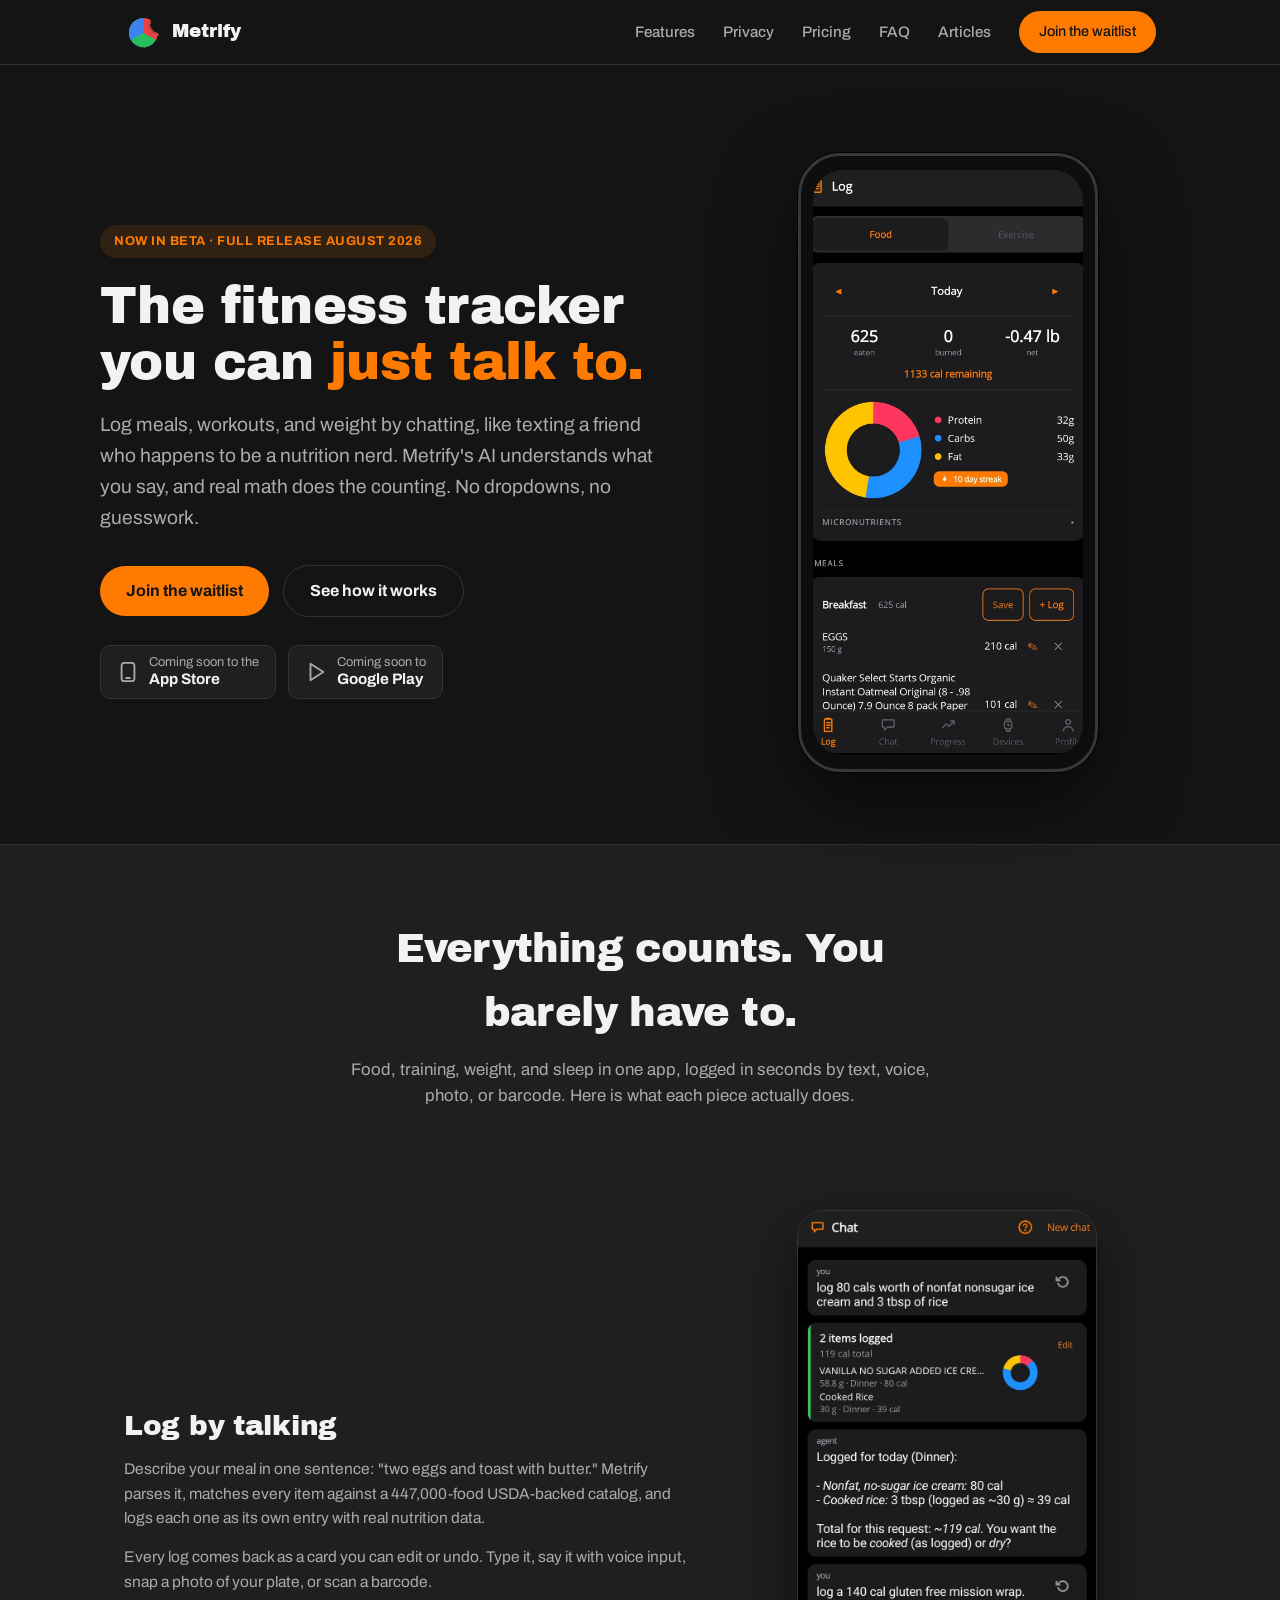
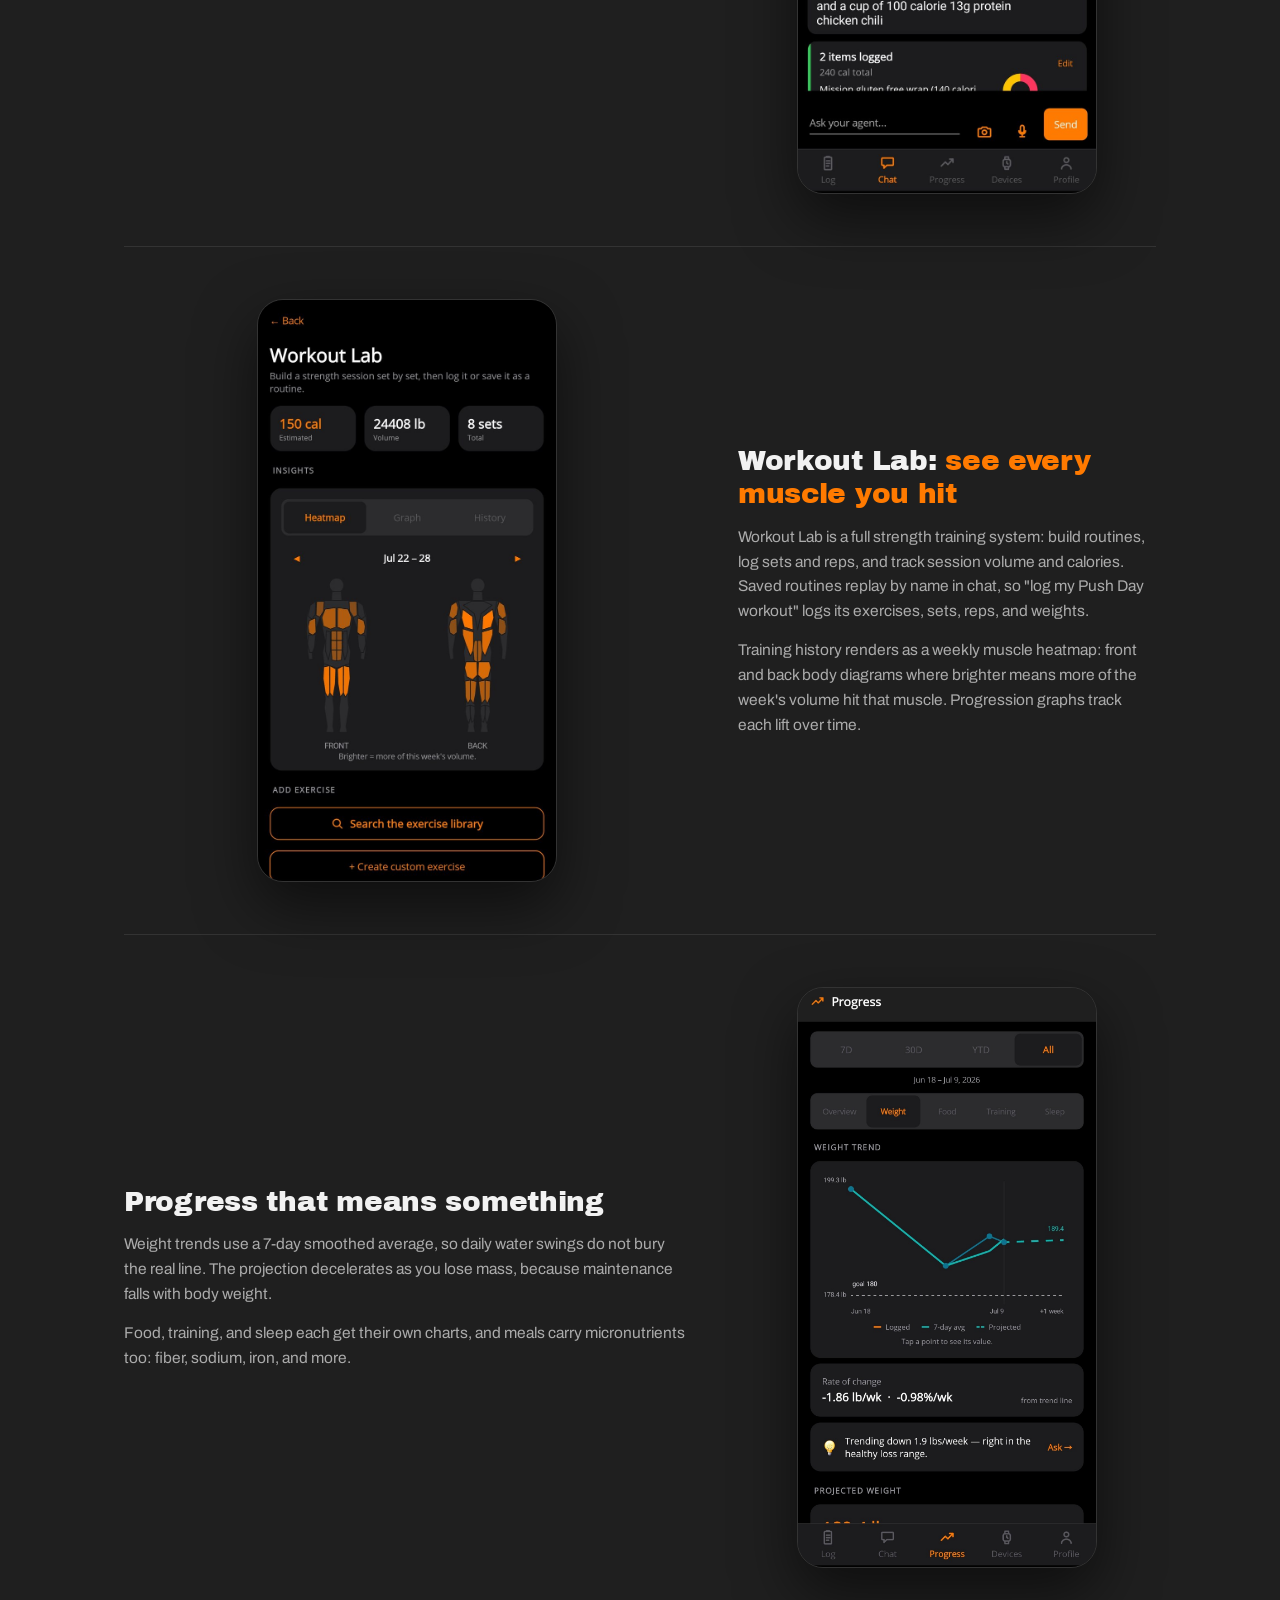
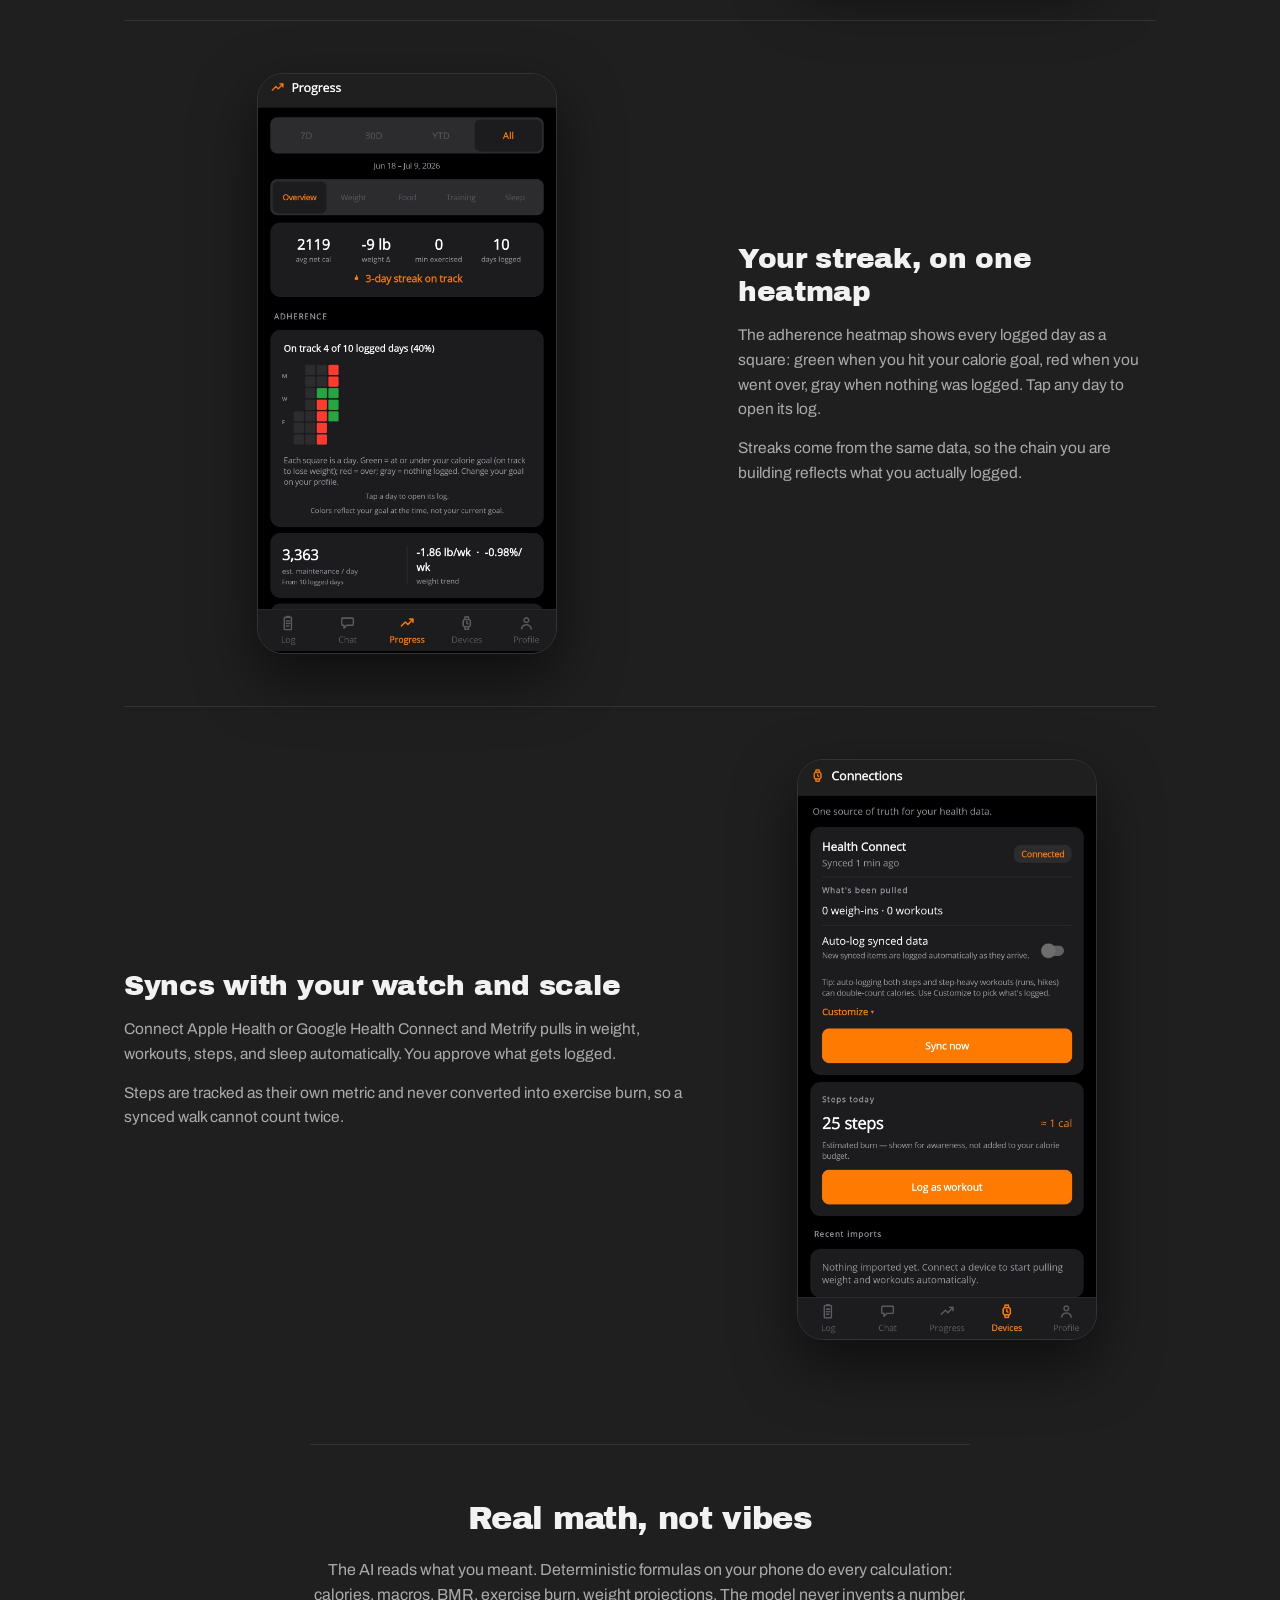
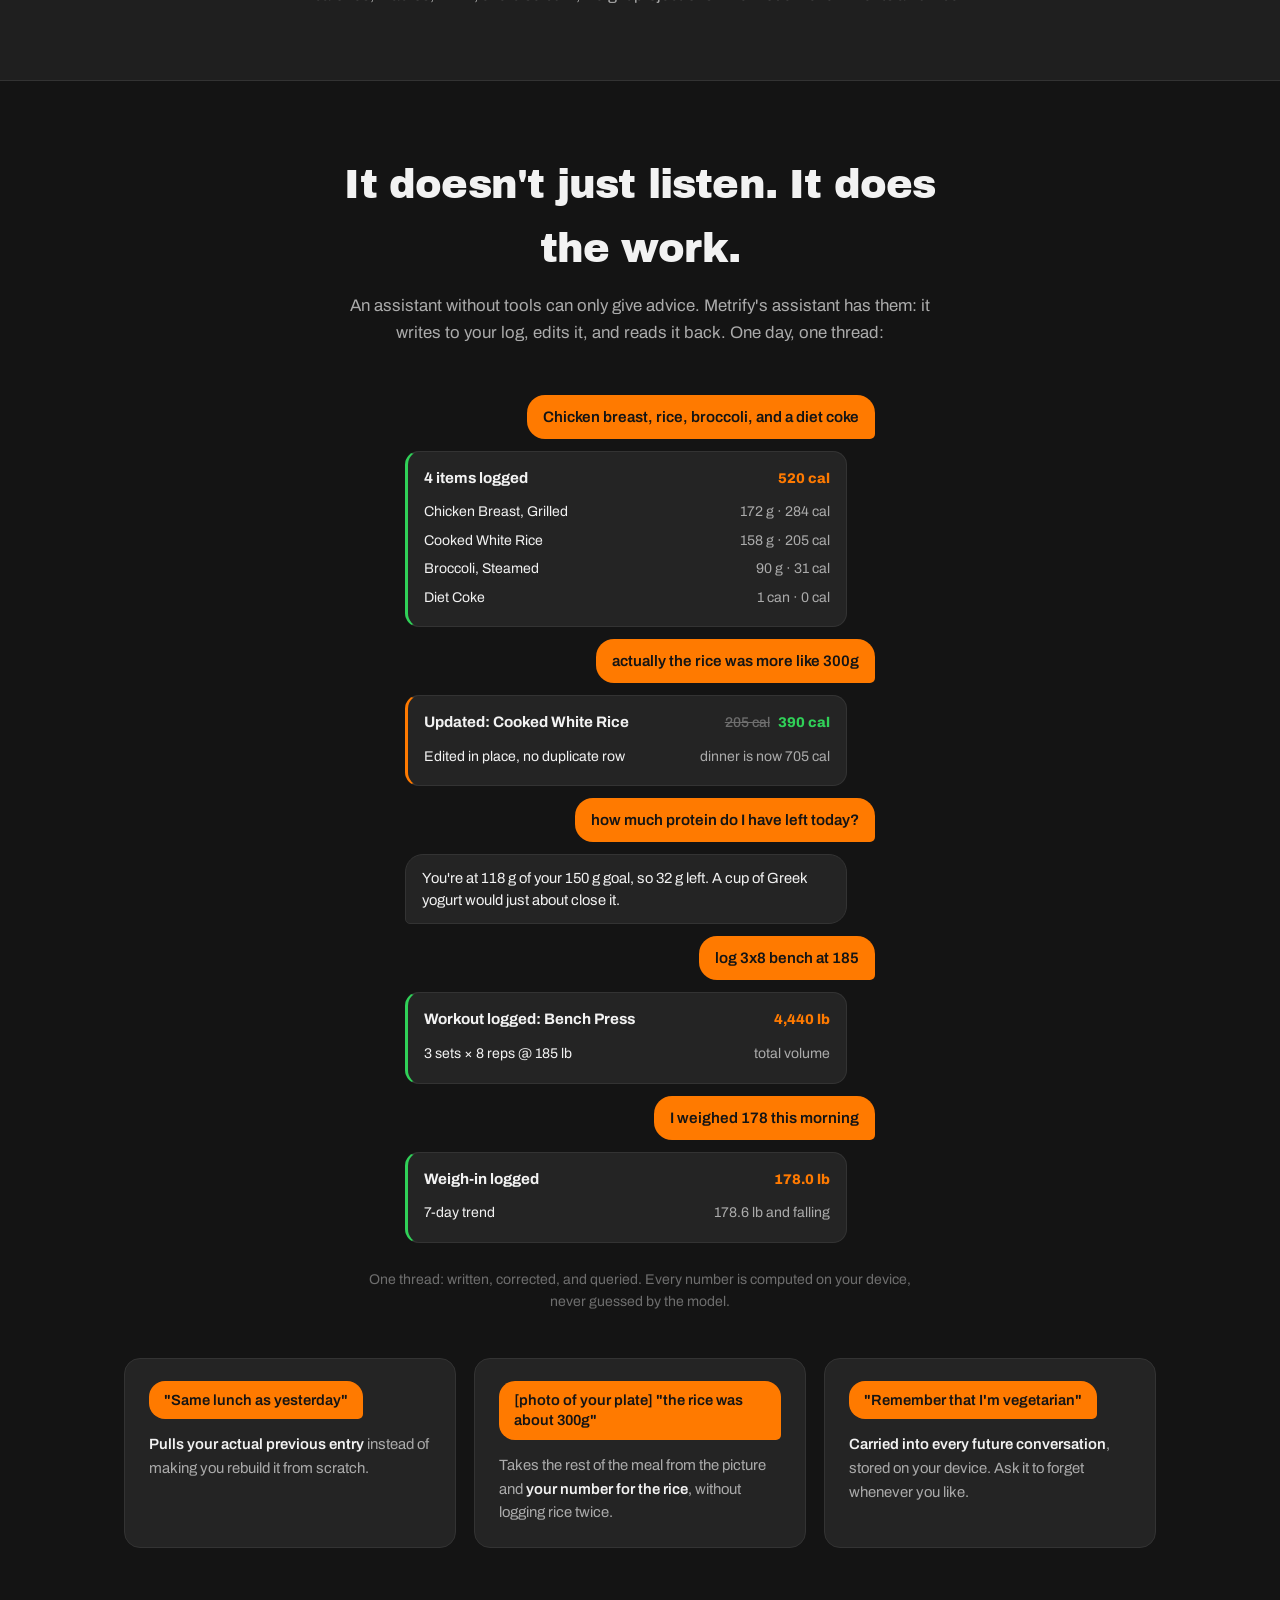
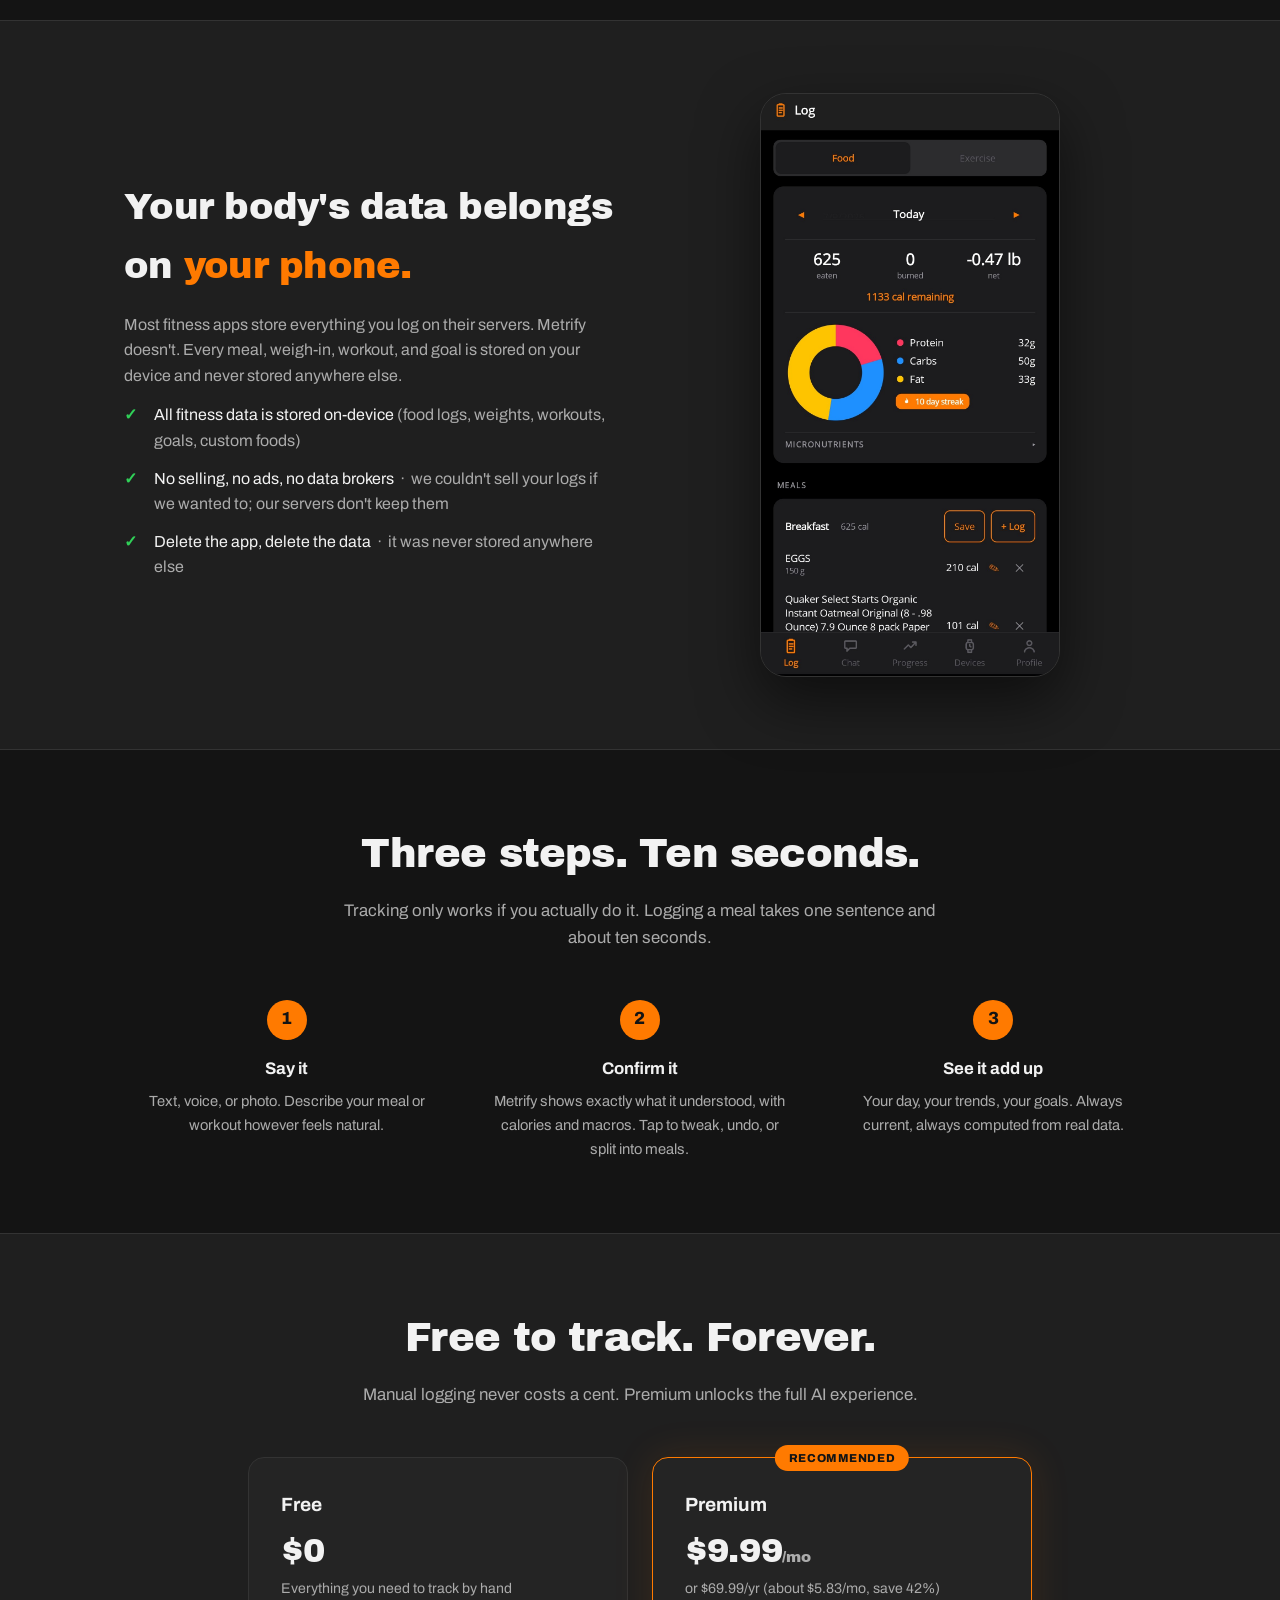
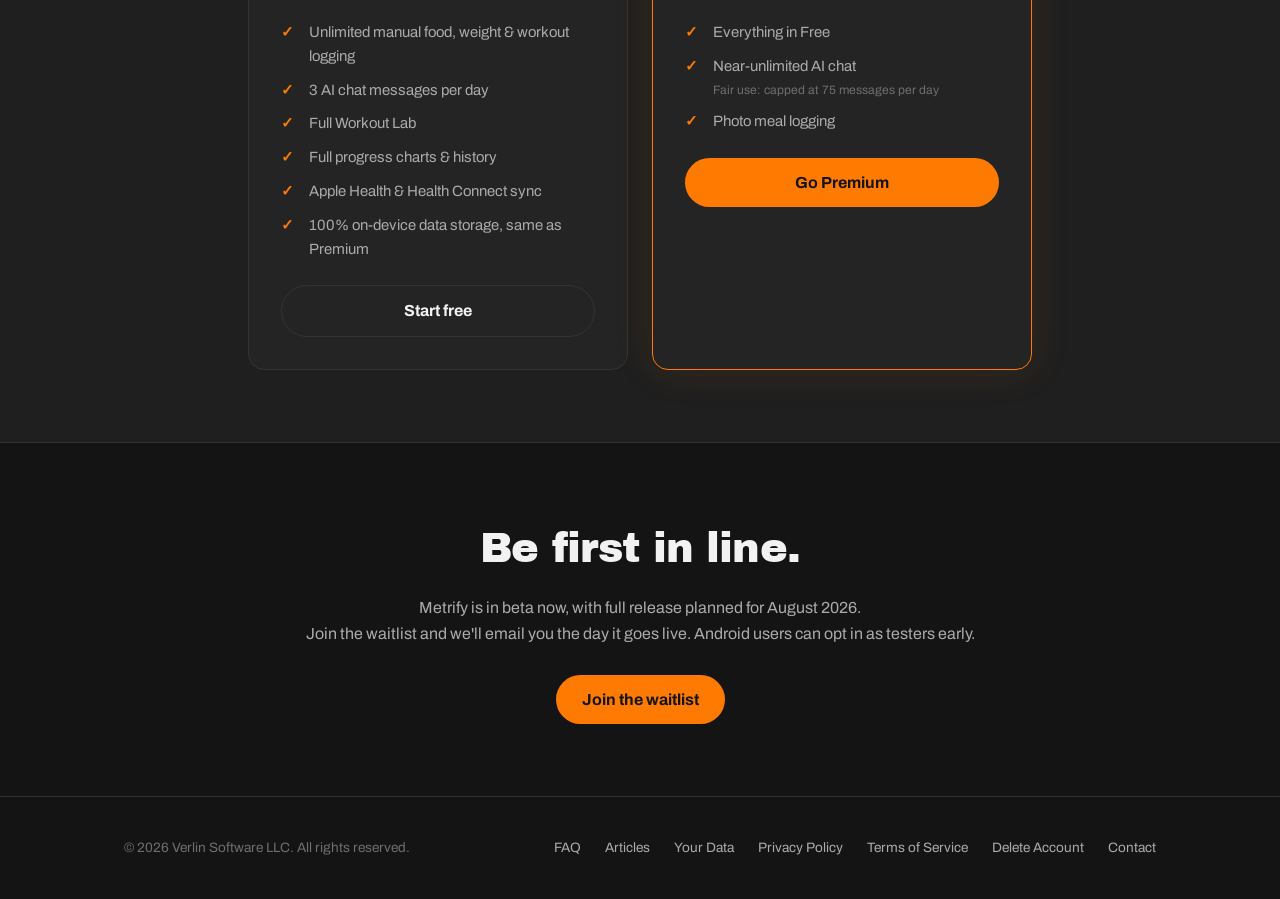
==== commit 4d91ffec: "Deploy metrify.fit" ====
--- a/index.html
+++ b/index.html
@@ -4,11 +4,11 @@
 <meta charset="UTF-8">
 <meta name="viewport" content="width=device-width, initial-scale=1.0">
 <title>Metrify: The fitness tracker you can just talk to</title>
-<meta name="description" content="Log meals, workouts, and weight by chatting. Metrify's AI understands you, real math does the counting, and your data never leaves your phone.">
+<meta name="description" content="Log meals, workouts, and weight by chat, voice, photo, or barcode. Metrify's AI understands you, real math does the counting, and your data is stored on your phone, not on our servers.">
 <meta property="og:type" content="website">
 <meta property="og:site_name" content="Metrify">
 <meta property="og:title" content="Metrify: The fitness tracker you can just talk to">
-<meta property="og:description" content="Log meals, workouts, and weight by chatting. Metrify's AI understands you, real math does the counting, and your data never leaves your phone.">
+<meta property="og:description" content="Log meals, workouts, and weight by chat, voice, photo, or barcode. Metrify's AI understands you, real math does the counting, and your data is stored on your phone, not on our servers.">
 <meta property="og:url" content="https://metrify.fit/">
 <meta property="og:image" content="https://metrify.fit/resources/og-card.png">
 <meta property="og:image:width" content="1200">
@@ -16,7 +16,7 @@
 <meta property="og:image:alt" content="Metrify: the fitness tracker you can just talk to">
 <meta name="twitter:card" content="summary_large_image">
 <meta name="twitter:title" content="Metrify: The fitness tracker you can just talk to">
-<meta name="twitter:description" content="Log meals, workouts, and weight by chatting. Metrify's AI understands you, real math does the counting, and your data never leaves your phone.">
+<meta name="twitter:description" content="Log meals, workouts, and weight by chat, voice, photo, or barcode. Metrify's AI understands you, real math does the counting, and your data is stored on your phone, not on our servers.">
 <meta name="twitter:image" content="https://metrify.fit/resources/og-card.png">
 <link rel="canonical" href="https://metrify.fit/">
 <link rel="icon" href="/favicon.ico" sizes="48x48">
@@ -34,7 +34,7 @@
   "name": "Metrify",
   "applicationCategory": "HealthApplication",
   "operatingSystem": "iOS, Android",
-  "description": "Metrify is a fitness and nutrition tracker you operate by talking to it. You describe a meal in one sentence and its AI assistant logs every item, edits entries it already wrote when you correct them, answers questions from your logged history, and records workouts in the same conversation. It also accepts photos and barcodes. All fitness data is stored locally on the device rather than in the cloud.",
+  "description": "Metrify is a fitness and nutrition tracker you operate by talking to it. You describe a meal in one sentence and its AI assistant logs every item, edits entries it already wrote when you correct them, answers questions from your logged history, and records workouts in the same conversation. It also accepts voice input, photos, and barcodes. All fitness data is stored locally on the device rather than in the cloud.",
   "url": "https://metrify.fit/",
   "author": { "@type": "Organization", "name": "Verlin Software LLC" },
   "featureList": [
@@ -43,6 +43,7 @@
     "Assistant answers questions from your own logged history",
     "Repeat a previous meal by asking for it in plain language",
     "Photo meal logging, including typed corrections that override part of the photo",
+    "Voice input: speak a meal or workout instead of typing it",
     "Log workouts in the same conversation as food",
     "Log, correct, or backfill body weight measurements by talking to it",
     "Barcode scanning",
@@ -531,6 +532,7 @@
     <div class="phone">
       <div class="phone-screen">
         <video class="phone-video" autoplay muted loop playsinline preload="metadata"
+               aria-label="Demo video: logging a meal in Metrify by typing one sentence in chat, which becomes food entries with calories and macros"
                poster="resources/screen-log-dashboard.jpg">
           <source src="resources/demo_vid.mp4" type="video/mp4">
         </video>
@@ -543,14 +545,14 @@
   <div class="wrap">
     <div class="section-head">
       <h2>Everything counts. You barely have to.</h2>
-      <p>Food, training, weight, and sleep in one app, logged in seconds. Here is what each piece actually does.</p>
+      <p>Food, training, weight, and sleep in one app, logged in seconds by text, voice, photo, or barcode. Here is what each piece actually does.</p>
     </div>
 
     <div class="chapter" id="chat-logging">
       <div class="chapter-copy">
         <h3>Log by talking</h3>
         <p>Describe your meal in one sentence: "two eggs and toast with butter." Metrify parses it, matches every item against a 447,000-food USDA-backed catalog, and logs each one as its own entry with real nutrition data.</p>
-        <p>Every log comes back as a card you can edit or undo. Type it, speak it, snap a photo of your plate, or scan a barcode.</p>
+        <p>Every log comes back as a card you can edit or undo. Type it, say it with voice input, snap a photo of your plate, or scan a barcode.</p>
       </div>
       <div class="chapter-shot"><img src="resources/screen-chat-logging.jpg" alt="Metrify chat turning a typed sentence into two logged food entries with calories, grams, and a macro donut" loading="lazy" width="720" height="1405"></div>
     </div>
@@ -655,13 +657,13 @@
     <div>
       <h2>Your body's data belongs on <span style="color: var(--brand)">your phone.</span></h2>
       <p>
-        Most fitness apps upload everything you log to their servers. Metrify doesn't.
-        Every meal, weigh-in, workout, and goal is stored locally on your device. Full stop.
+        Most fitness apps store everything you log on their servers. Metrify doesn't.
+        Every meal, weigh-in, workout, and goal is stored on your device and never stored anywhere else.
       </p>
       <ul class="check-list">
-        <li>All fitness data stays on-device <span>(food logs, weights, workouts, goals, custom foods)</span></li>
-        <li>No selling, no ads, no data brokers <span>&nbsp;&middot;&nbsp; we couldn't sell your logs if we wanted to; we don't have them</span></li>
-        <li>Delete the app, delete the data <span>&nbsp;&middot;&nbsp; it was never anywhere else</span></li>
+        <li>All fitness data is stored on-device <span>(food logs, weights, workouts, goals, custom foods)</span></li>
+        <li>No selling, no ads, no data brokers <span>&nbsp;&middot;&nbsp; we couldn't sell your logs if we wanted to; our servers don't keep them</span></li>
+        <li>Delete the app, delete the data <span>&nbsp;&middot;&nbsp; it was never stored anywhere else</span></li>
       </ul>
     </div>
     <div class="privacy-shot">
@@ -680,7 +682,7 @@
       <div class="step">
         <div class="num">1</div>
         <h3>Say it</h3>
-        <p>Type it, speak it, or snap it. Describe your meal or workout however feels natural.</p>
+        <p>Text, voice, or photo. Describe your meal or workout however feels natural.</p>
       </div>
       <div class="step">
         <div class="num">2</div>
@@ -714,7 +716,7 @@
           <li>Full Workout Lab</li>
           <li>Full progress charts &amp; history</li>
           <li>Apple Health &amp; Health Connect sync</li>
-          <li>100% on-device data, same as Premium</li>
+          <li>100% on-device data storage, same as Premium</li>
         </ul>
         <a href="#beta" class="btn btn-ghost">Start free</a>
       </div>
